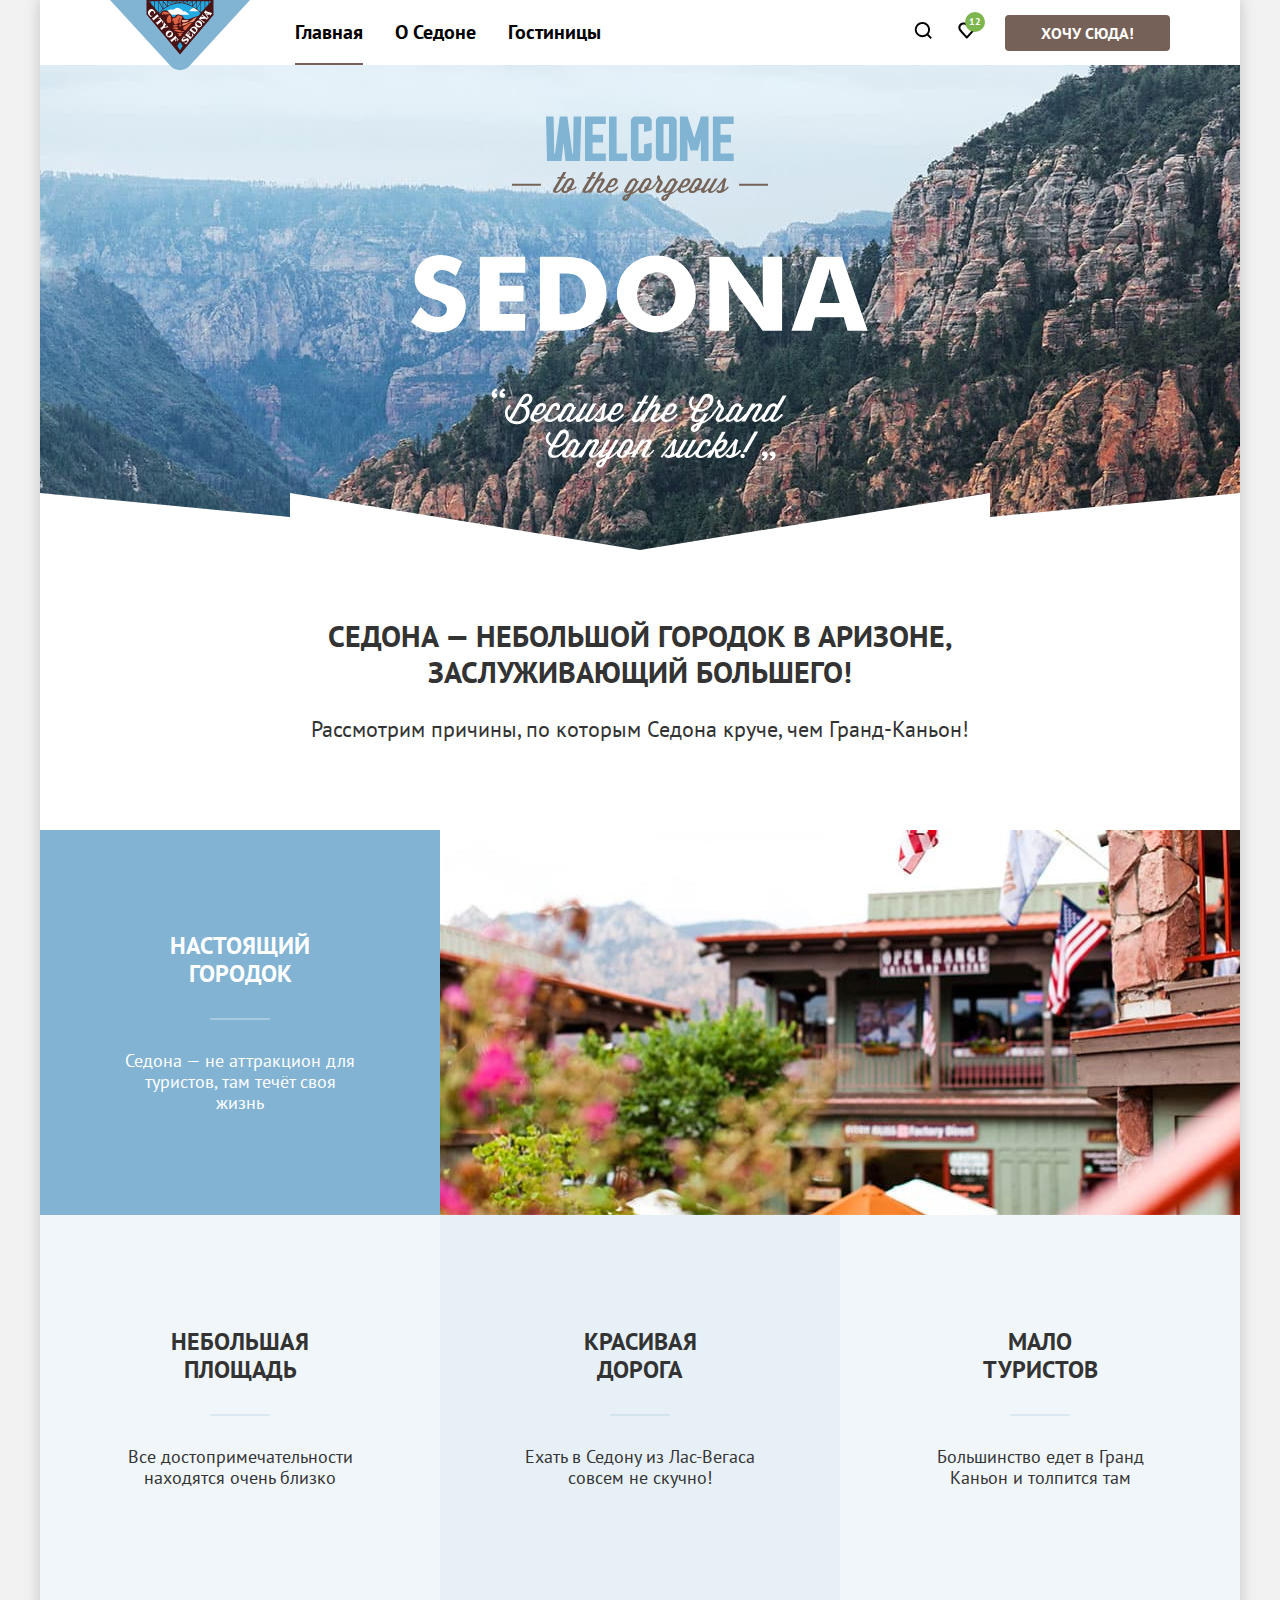
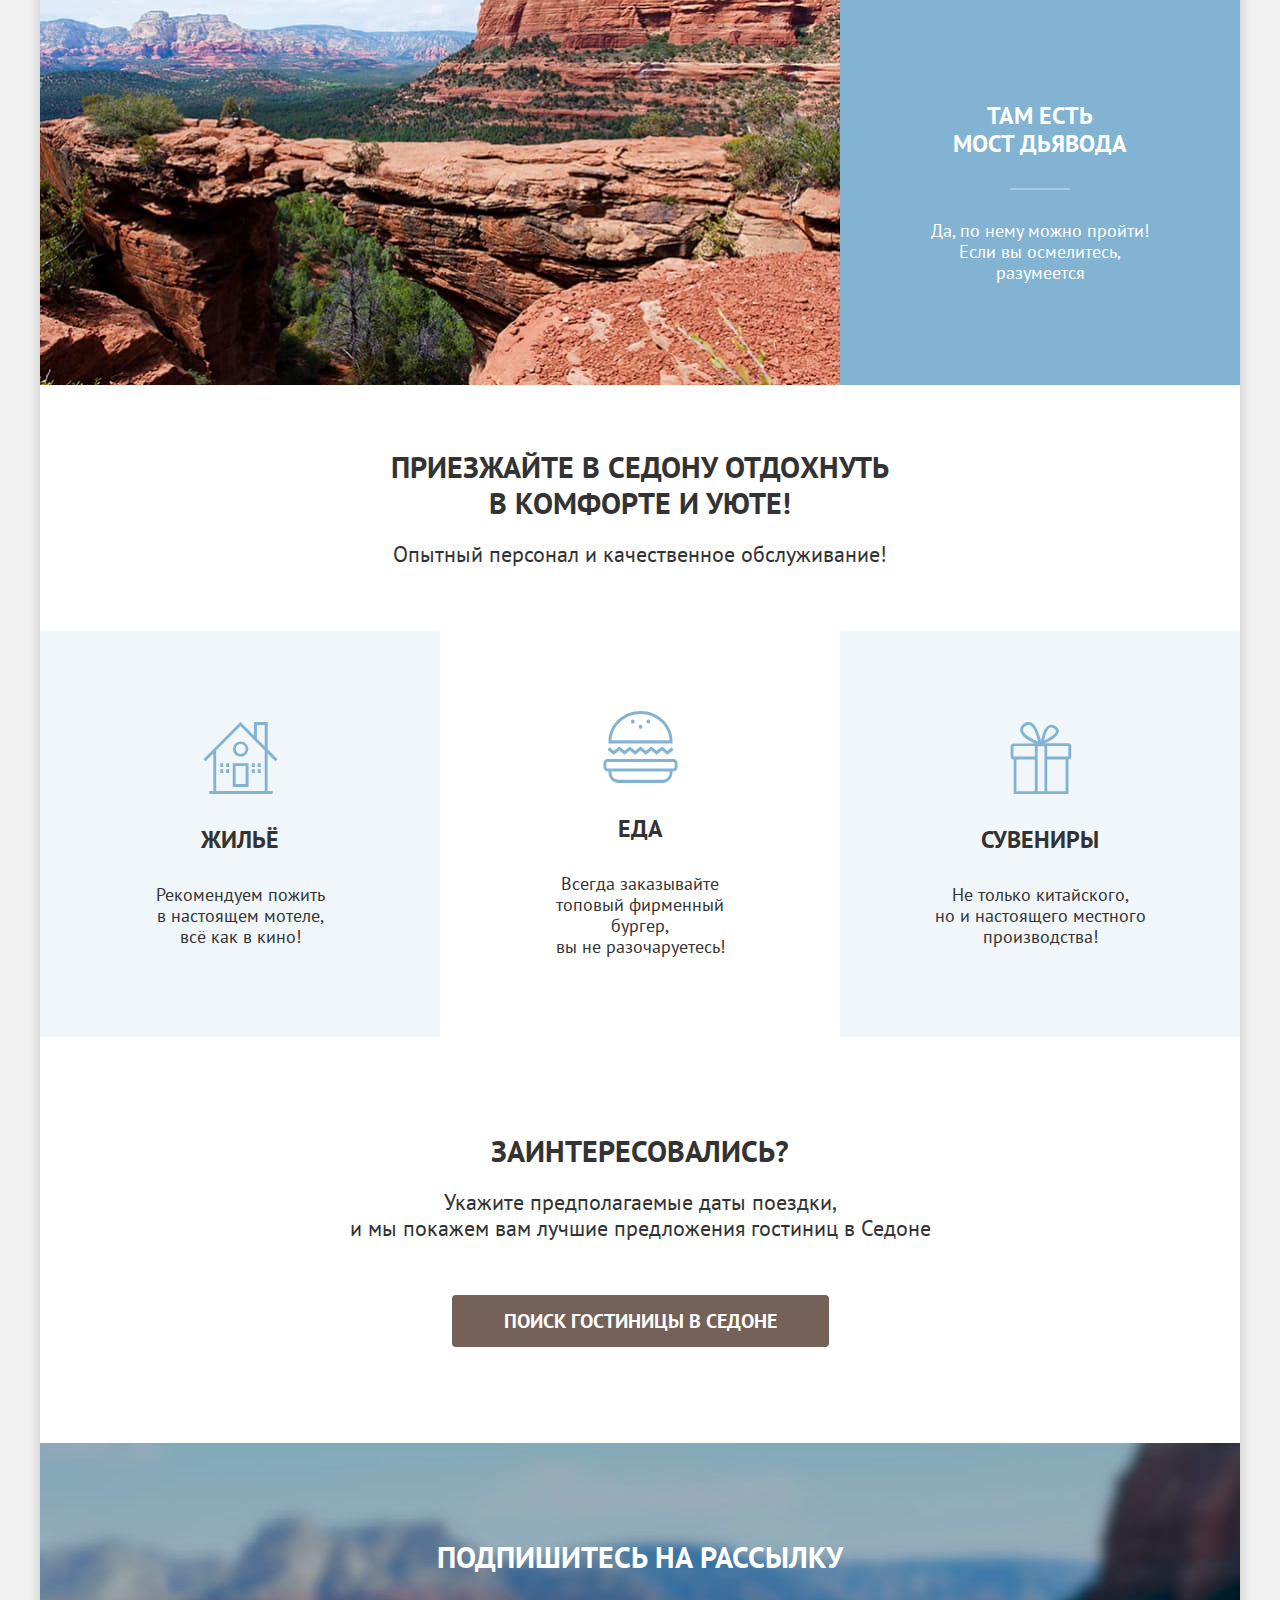
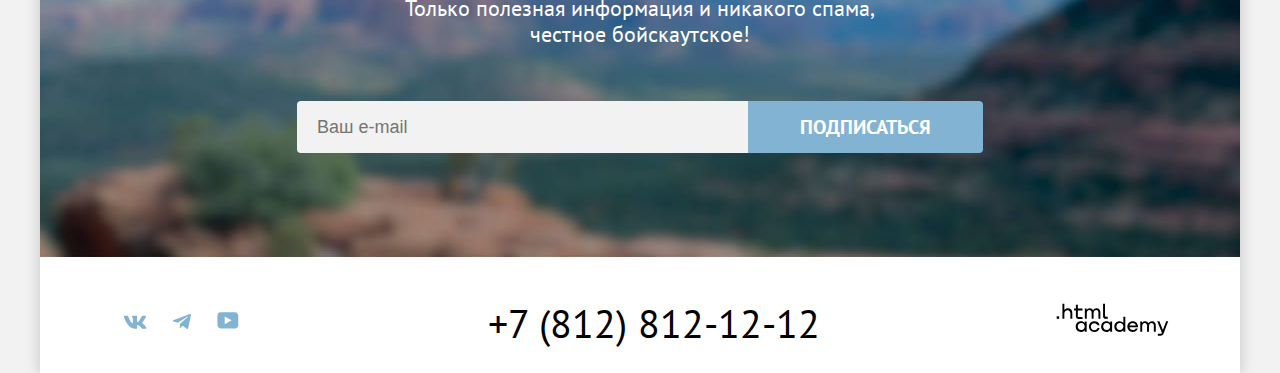
==== index.html @ 81f99f8a "Sedona" ====
<!DOCTYPE html>
<html lang="ru">

<head>
  <meta charset="utf-8">
  <meta name="viewport" content="width=device-width, initial-scale=1.0">
  <title>HTML Academy: Седона главная</title>
  <link rel="stylesheet" href="styles/styles.css">
</head>

<body>
  <header class="header-box">
    <div class="header-layout container">
      <a class="header-logo" href="index.html">
        <img class="logo" src="images/logo-sedona.svg" width="140" height="70" alt="Логотип сайта Седона">
      </a>

      <nav class="header-navigation">
        <ul class="header-navigation-list list-unstyled">
          <li class="header-navigation-item">
            <a class="header-navigation-link is-current">Главная</a>
          </li>
          <li class="header-navigation-item">
            <a class="header-navigation-link" href="#">О Седоне</a>
          </li>
          <li class="header-navigation-item">
            <a class="header-navigation-link" href="catalog.html">Гостиницы</a>
          </li>
        </ul>

        <ul class="header-navigation-list header-navigation-user list-unstyled">
          <li class="header-navigation-item">
            <button type="button" class="header-navigation-link">
              <span class="visually-hidden">
                Поиск
              </span>
              <svg class="hedaer-navigation-icon" width="20" height="20">
                <use xlink:href="images/sprites/sprite-icons.svg#icon-search"></use>
              </svg>
            </button>
          </li>

          <li class="header-navigation-item">
            <a class="header-navigation-link" href="#">
              <span class="visually-hidden">
                Избранное
              </span>
              <svg class="hedaer-navigation-icon" width="20" height="20">
                <use xlink:href="images/sprites/sprite-icons.svg#icon-favourites"></use>
              </svg>
              <span class="header-navigation-badge badge">12</span>
            </a>
          </li>

          <li class="header-navigation-item">
            <!-- По нажатию открывается модальное окно бронирования -->
            <button class="button" type="button">Хочу сюда!</button>
          </li>
        </ul>
      </nav>
    </div>
  </header>

  <main class="main-container main-index">
    <div class="main-index-container">
      <h1 class="visually-hidden">Город Седона</h1>
      <img class="welcome" src="images/welcome.svg" width="458" height="352" alt="Добро пожаловать в Седону.">
    </div>

    <section class="section-advantages">
      <header class="section-header">
        <h2 class="visually-hidden">Преимущества</h2>
        <p class="section-title title-h2">Седона — небольшой городок в Аризоне,
          заслуживающий большего!</p>
        <p class="section-description">Рассмотрим причины, по которым Седона круче, чем Гранд-Каньон!</p>
      </header>

      <ul class="advantages-list list-unstyled">
        <li class="advantages-item card-tile card-tile-stripe bg-primary text-light">
          <h3 class="card-tile-title text-uppercase ">Настоящий <br> городок</h3>
          <p class="card-tile-description">Седона — не аттракцион для туристов, там течёт своя жизнь</p>
        </li>

        <li class="advantages-item column-by-2">
          <picture class="advantages-item-picture">
            <img loading="lazy" class="advantages-item-image" src="images/advantage/town.jpg" width="800" height="385"
              alt="Вид на город">
          </picture>
        </li>

        <li class="advantages-item card-tile card-tile-stripe bg-secondary">
          <h3 class="card-tile-title text-uppercase">Небольшая <br> площадь</h3>
          <p class="card-tile-description">Все достопримечательности находятся очень близко</p>
        </li>

        <li class="advantages-item card-tile card-tile-stripe bg-tertiary">
          <h3 class="card-tile-title text-uppercase">Красивая <br> дорога</h3>
          <p class="card-tile-description">Ехать в Седону из Лас-Вегаса совсем не скучно!</p>
        </li>

        <li class="advantages-item card-tile card-tile-stripe bg-secondary">
          <h3 class="card-tile-title text-uppercase ">Мало <br> туристов</h3>
          <p class="card-tile-description">Большинство едет в Гранд Каньон и толпится там</p>
        </li>

        <li class="advantages-item column-by-2">
          <picture class="advantages-item-picture">
            <img loading="lazy" class="advantages-item-image" src="images/advantage/bridge.jpg" width="800" height="385"
              alt="Вид на мост">
          </picture>
        </li>

        <li class="advantages-item card-tile card-tile-stripe bg-primary text-light">
          <h3 class="card-tile-title text-uppercase">Там есть <br> Мост дьявода</h3>
          <p class="card-tile-description">Да, по нему можно пройти! Если вы осмелитесь, разумеется</p>
        </li>
      </ul>
    </section>

    <section class="section-recommendations">
      <header class="section-header">
        <h2 class="visually-hidden">Рекомендации</h2>
        <p class="section-title title-h2">Приезжайте в&nbsp;Седону отдохнуть в&nbsp;комфорте и уюте!</p>
        <p class="section-description">Опытный персонал и качественное обслуживание!</p>
      </header>

      <ul class="recommendations-list list-unstyled">
        <li class="recommendations-item card-tile">
          <picture class="card-tile-thumbnail">
            <img loading="lazy" src="images/recommendations/icon-house.svg" alt="Жильё" width="75" height="72"
              class="card-tile-media">
          </picture>
          <h3 class="card-tile-title text-uppercase">Жильё</h3>
          <p class="card-tile-description">Рекомендуем пожить в&nbsp;настоящем мотеле, <br>
            всё как в&nbsp;кино!</p>
        </li>

        <li class="recommendations-item card-tile">
          <picture class="card-tile-thumbnail">
            <img loading="lazy" src="images/recommendations/icon-food.svg" alt="Еда" width="75" height="72"
              class="card-tile-media">
          </picture>
          <h3 class="card-tile-title text-uppercase">Еда</h3>
          <p class="card-tile-description">Всегда заказывайте <br>
            топовый фирменный бургер, <br> вы не разочаруетесь!</p>
        </li>

        <li class="recommendations-item card-tile">
          <picture class="card-tile-thumbnail">
            <img loading="lazy" src="images/recommendations/icon-souvenir.svg" alt="Сувенир" width="75" height="72"
              class="card-tile-media">
          </picture>
          <h3 class="card-tile-title text-uppercase">Сувениры</h3>
          <p class="card-tile-description">Не только китайского,
            <br> но и&nbsp;настоящего местного производства!
          </p>
        </li>
      </ul>
    </section>

    <section class="section-hotel-search">
      <header class="section-header">
        <h2 class="visually-hidden">Поиск гостиницы</h2>
        <p class="section-title title-h2">Заинтересовались?</p>
        <p class="section-description">Укажите предполагаемые даты поездки, <br> и мы покажем вам лучшие предложения
          гостиниц в Седоне</p>
      </header>

      <!-- Открытие модального окна поиска гостинец -->
      <button type="button" class="button button-large">Поиск гостиницы в Седоне</button>
    </section>

    <section class="section-mailing section-mailing-with-background bg-primary text-light">
      <header class="section-header">
        <h2 class="visually-hidden">Подписка на рассылку</h2>
        <p class="section-title title-h2">Подпишитесь на рассылку</p>
        <p class="section-description">Только полезная информация и никакого спама, честное бойскаутское!</p>
      </header>

      <form class="form-mailing form-collapse" action="https://echo.htmlacademy.ru/" method="post">
        <label class="visually-hidden" for="mailing-email">Email</label>
        <input class="form-control form-control-large" placeholder="Ваш e-mail" type="email" name="mailing-email"
          id="mailing-email" required>
        <button class="button-submit button button-large button-secondary" type="submit">Подписаться</button>
      </form>
    </section>
  </main>

  <footer class="footer-box">
    <div class="footer-layout container">
      <ul class="footer-social-list list-unstyled">
        <li class="footer-social-item">
          <a class="footer-social-link" href="https://vk.com/htmlacademy" rel="noopener" target="_blank">
            <span class="visually-hidden">
              Вконтакте
            </span>
            <svg class="footer-social-icon icon-secondary" width="24" height="14">
              <use xlink:href="images/sprites/sprite-socials.svg#icon-vk"></use>
            </svg>
          </a>
        </li>

        <li class="footer-social-item">
          <a class="footer-social-link" href="https://t.me/htmlacademy" rel="noopener" target="_blank">
            <span class="visually-hidden">
              Телеграм
            </span>
            <svg class="footer-social-icon icon-secondary" width="18" height="16">
              <use xlink:href="images/sprites/sprite-socials.svg#icon-telegram"></use>
            </svg>
          </a>
        </li>

        <li class="footer-social-item">
          <a class="footer-social-link" href="https://www.youtube.com/user/htmlacademyru" rel="noopener"
            target="_blank">
            <span class="visually-hidden">
              Ютуб
            </span>
            <svg class="footer-social-icon icon-secondary" width="22" height="17">
              <use xlink:href="images/sprites/sprite-socials.svg#icon-youtube"></use>
            </svg>
          </a>
        </li>
      </ul>

      <a class="footer-contact-phone" href="tel:+78128121212">+7 (812) 812-12-12</a>

      <a class="footer-development-link" href="https://htmlacademy.ru" rel="noopener" target="_blank">
        <span class="visually-hidden">HTML Academy</span>
        <svg class="footer-development-logo" width="115" height="33">
          <use xlink:href="images/sprites/sprite-academy.svg#logo-academy"></use>
        </svg>
      </a>
    </div>
  </footer>
</body>

</html>
---- styles/styles.css ----
/* Общие переменные */
:root {
  --c-default: #000;
  --c-secondary: #333;
  --c-light: #fff;
  --c-danger: #ff5757;

  /* Ссылка */
  --c-link-default: #000000;
  --c-link-default-hover: #756157;
  --c-link-light: #fff;

  /* Кнопки */
  --c-btn-primary: #756157;
  --c-btn-secondary: #82b3d3;
  --c-btn-selected: #7db54f;
  --c-btn-light: #e5e5e5;
  --c-btn-outline: #e5e5e5;
  --c-btn-outline-hover: #000;
  --c-btn-outline-focus: #68a2ca;

  /* Иконки */
  --c-icon-default: #000;
  --c-icon-default-hover: #756157;
  --c-icon-secondary: #83b3d3;
  --c-icon-secondary-hover: #68a2ca;
  --c-icon-tertiary: #7db54f;

  /* Фон */
  --c-bg-default: #fff;
  --c-bg-default-opacity-30: rgba(255, 255, 255, 0.3);
  --c-bg-primary: #82b3d3;
  --c-bg-secondary: rgba(131, 179, 211, 0.12);
  --c-bg-tertiary: rgba(131, 179, 211, 0.2);

  /* Формы */
  --c-form-default: #f2f2f2;
  --c-form-primary: #3f5e72;
  --c-form-secondary: #e5e5e5;
  --c-border-default: #e6e6e6;

  --range-height: 4px;
  --range-thumb-size: 20px;
  --range-left-offset: 0;
  --range-right-offset: 23.5%;

  /* Радиус */
  --r-default: 4px;
  --r-badge: 50px;
  --r-tooltip: 10px;
  --r-modal: 30px;
}

@font-face {
  font-family: "PT Sans";
  font-style: normal;
  font-weight: 400;
  src: url("../fonts/ptsans-400.woff2") format("woff2");
  font-display: swap;
}
@font-face {
  font-family: "PT Sans";
  font-style: normal;
  font-weight: 700;
  src: url("../fonts/ptsans-700.woff2") format("woff2");
  font-display: swap;
}

html {
  height: 100%;
  background-color: #f2f2f2;
}

body {
  display: flex;
  flex-direction: column;
  max-width: 1200px;
  min-height: 100%;
  margin: auto;
  background: var(--c-bg-default);
  box-shadow: 0 0 15px 0 rgba(0, 0, 0, 0.2);
  font-family: "PT Sans", Arial, sans-serif;
  font-size: 18px;
  line-height: 21px;
  color: #333333;
}

/* Растяжение основной части/липкий футер */
.main-container {
  flex-grow: 1;
}

/* Ограничение по ширине основного контента */
.container {
  max-width: 1060px;
  margin: auto;
  padding-left: 15px;
  padding-right: 15px;
}

/*
  Типографика
*/

/* Заголовки */
h1,
.title-h1 {
  font-size: 60px;
  font-weight: 700;
  line-height: 78px;
}

h2,
.title-h2 {
  font-size: 30px;
  font-weight: 700;
  line-height: 36px;
  text-transform: uppercase;
}

h3,
.title-h3 {
  font-size: 24px;
  font-weight: 700;
  line-height: 28px;
}

h4,
.title-h4 {
  font-size: 20px;
  font-weight: 700;
  line-height: 24px;
}

h5,
.title-h5 {
  font-size: 18px;
  font-weight: 700;
  line-height: 22px;
}

h6,
.title-h6 {
  font-size: 16px;
  font-weight: 700;
  line-height: 20px;
}

/* Ссылки */
a {
  outline: none;
  color: var(--c-link-default);
}

a:hover,
a:focus {
  color: var(--c-link-default-hover);
}

a:active {
  opacity: 0.3;
}

.link-light,
.link-light:focus {
  color: var(--c-link-light);
}

.link-light:hover {
  opacity: 0.6;
}
.link-light:active {
  opacity: 0.3;
}

/* Текст */
.text-small {
  font-size: 16px;
  line-height: 21px;
}

.text-light {
  color: var(--c-light) !important;
}

.text-error {
  color: var(--c-danger) !important;
}

.text-bold {
  font-weight: bold !important;
}

.text-uppercase {
  text-transform: uppercase !important;
}

/* Списки */
.list-unstyled {
  margin: 0;
  padding: 0;
  list-style: none;
}

/* Секции */
.section-title,
.section-description {
  margin: 0;
}

.section-description {
  font-size: 22px;
  line-height: 26px;
}

/* Фон */
.bg-default {
  background-color: var(--c-bg-default) !important;
}

.bg-primary {
  background-color: var(--c-bg-primary) !important;
}

.bg-secondary {
  background-color: var(--c-bg-secondary) !important;
}

.bg-tertiary {
  background-color: var(--c-bg-tertiary) !important;
}

/* Доступность */
.visually-hidden {
  position: absolute;
  width: 1px;
  height: 1px;
  padding: 0;
  margin: -1px;
  overflow: hidden;
  clip: rect(0, 0, 0, 0);
  border: 0;
}

/* Контроллеры формы */
.form-control {
  box-sizing: border-box;
  height: 48px;
  padding: 0 20px;
  border: none;
  border-radius: var(--r-default);
  background-color: var(--c-form-default);
  font-size: 18px;
  font-weight: 700;
  line-height: 24px;
}

/* Скрываем стандартные кнопки вверх/вниз */
.form-control::-webkit-outer-spin-button,
.form-control::-webkit-inner-spin-button {
  -webkit-appearance: none;
  margin: 0;
}

.form-control[type="number"] {
  -moz-appearance: textfield;
}

.form-control-large {
  font-weight: 400;
}

/* Чекбокс */
.form-checkbox {
  cursor: pointer;
  position: relative;
  display: inline-flex;
  gap: 16px;
}

.form-checkbox-input {
  cursor: pointer;
  position: relative;
  display: block;
  -webkit-appearance: none;
  -moz-appearance: none;
  appearance: none;
  width: 20px;
  height: 20px;
  margin: 0;
  border: none;
  border-radius: var(--r-default);
  background: var(--c-form-default);
}

.form-checkbox-input::after {
  opacity: 0;
  position: absolute;
  top: 0;
  left: 0;
  right: 0;
  bottom: 0;
  background-image: url("../images/icons/icon-check.svg");
  background-repeat: no-repeat;
  background-position: center;
  background-size: contain;
  content: "";
}
.form-checkbox-input:checked::after {
  opacity: 1;
}
.form-checkbox-text {
  align-self: center;
}

/* Радиокнопка */
.form-radio {
  cursor: pointer;
  position: relative;
  display: inline-flex;
  gap: 16px;
}

.form-radio-input {
  cursor: pointer;
  position: relative;
  display: block;
  -webkit-appearance: none;
  -moz-appearance: none;
  appearance: none;
  width: 20px;
  height: 20px;
  margin: 0;
  border: none;
  border-radius: 50%;
  background: var(--c-form-default);
}

.form-radio-input::after {
  opacity: 0;
  position: absolute;
  top: 0;
  left: 0;
  right: 0;
  bottom: 0;
  width: 50%;
  height: 50%;
  margin: auto;
  border-radius: 50%;
  background-color: var(--c-default);
  content: "";
}

.form-radio-input:checked::after {
  opacity: 1;
}

.form-radio-text {
  align-self: center;
}

/* Выпадающий список */
.form-select-input {
  cursor: pointer;
  position: relative;
  -moz-appearance: none;
  -webkit-appearance: none;
  appearance: none;
  width: 100%;
  height: 48px;
  padding: 0 40px 0 20px;
  border: 2px solid var(--c-form-secondary);
  border-radius: var(--r-default);
  background-image: url("../images/icons/icon-arrow-down.svg");
  background-repeat: no-repeat;
  background-position: calc(100% - 14px) center;
  background-size: 20px;
  font-size: 16px;
  line-height: 21px;
}

.form-select-input:disabled {
}

/* Кнопки */
button {
  outline: none;
}

.button {
  box-sizing: border-box;
  cursor: pointer;
  display: inline-block;
  padding: 6px 34px;
  border: 2px solid var(--c-btn-primary);
  border-radius: var(--r-default);
  background-color: var(--c-btn-primary);
  color: var(--c-light);
  font-family: inherit;
  font-weight: 700;
  font-size: 16px;
  line-height: 20px;
  text-align: center;
  text-decoration: none;
  text-transform: uppercase;
}

.button-secondary {
  border-color: var(--c-btn-secondary);
  background-color: var(--c-btn-secondary);
}

.button-selected {
  border-color: var(--c-btn-selected);
  background: var(--c-btn-selected);
}

.button-outline {
  border-color: var(--c-btn-outline);
  background-color: transparent;
  color: var(--c-default);
}

.button-transparent {
  border-color: transparent;
  background: none;
  color: currentColor;
}

.button-outline:hover,
.button-outline:active,
.button-outline.is-active {
  border-color: var(--c-btn-outline-hover);
}

.button-outline:focus {
  border-color: var(--c-btn-outline-focus);
}

.button-small {
}

.button-large {
  padding-left: 50px;
  padding-right: 50px;
  font-size: 20px;
  line-height: 36px;
  text-transform: uppercase;
}

.button-close {
  cursor: pointer;
  display: flex;
  align-items: center;
  justify-content: center;
  width: 52px;
  height: 52px;
  border: none;
  border-radius: 50%;
  background-color: var(--c-btn-light);
}

.button-tooltip {
  cursor: pointer;
  position: relative;
  display: inline-flex;
  align-items: center;
  justify-content: center;
  width: 26px;
  height: 26px;
  padding: 0;
  border: none;
  border-radius: 50%;
}

.button-tooltip::before,
.button-tooltip::after {
  opacity: 0;
  visibility: hidden;
  position: absolute;
  z-index: 9;
  left: 50%;
  background-color: var(--c-secondary);
  content: "";
}

.button-tooltip::after {
  top: calc(100% + 10px);
  width: 16px;
  height: 16px;
  transform: translateX(-50%) rotate(45deg);
}

.button-tooltip::before {
  box-sizing: border-box;
  top: calc(100% + 16px);
  width: 255px;
  transform: translateX(-50%);
  padding: 15px 20px;
  border-radius: var(--r-tooltip);
  box-shadow: 0px 15px 30px 0px rgba(0, 0, 0, 0.3);
  color: var(--c-light);
  font-size: 16px;
  line-height: 20px;
  text-align: left;
  content: attr(data-tooltip);
}

.button-tooltip:hover::before,
.button-tooltip:hover::after,
.button-tooltip:focus::before,
.button-tooltip:focus::after {
  opacity: 1;
  visibility: visible;
}

/* Иконки */
.icon-default {
  color: var(--c-icon-default);
}

.icon-default:hover,
.icon-default:focus {
  color: var(--c-icon-default-hover);
}

.icon-secondary {
  color: var(--c-icon-secondary);
}

.icon-secondary:hover,
.icon-secondary:focus {
  color: var(--c-icon-secondary-hover);
}

.icon-tertiary {
  color: var(--c-icon-tertiary);
}

/* Счетчик */
.counter {
  position: relative;
  width: 110px;
  text-align: center;
}

.counter-control {
  text-align: center;
}

.counter-button {
  cursor: pointer;
  position: absolute;
  top: 0;
  width: 30px;
  height: 100%;
  padding: 0;
  border: none;
  border-radius: var(--r-default);
  background: none;
}

.counter-button:nth-of-type(1) {
  left: 0;
}

.counter-button:nth-of-type(2) {
  right: 0;
}

/*
  Формы
*/
/* Форма без скруглений между элементами */
.form-collapse .form-control {
  height: auto;
  border-top-right-radius: 0;
  border-bottom-right-radius: 0;
}

.form-collapse .button-submit {
  border-top-left-radius: 0;
  border-bottom-left-radius: 0;
}

/*
  Компоненты
*/

/* Хлебные крошки */
.breadcrumbs {
  display: flex;
  flex-wrap: wrap;
  margin: 8px 0 0;
  font-size: 16px;
}

.breadcrumbs-item {
  display: inline-flex;
  align-items: center;
}

.breadcrumbs-item + .breadcrumbs-item::before {
  display: block;
  width: 30px;
  height: 20px;
  background-image: url("../images/icons/icon-arrow-right-light.svg");
  background-repeat: no-repeat;
  background-position: center;
  background-size: contain;
  content: "";
}

.breadcrumbs-link {
  color: currentColor;
}

.breadcrumbs-link:hover,
.breadcrumbs-link:focus,
.breadcrumbs-link:active {
  color: currentColor;
}

.breadcrumbs-link:hover,
.breadcrumbs-link:focus {
  opacity: 0.6;
}

.breadcrumbs-link:active {
  opacity: 0.3;
}

/* Значек */
.badge {
  box-sizing: border-box;
  display: inline-block;
  min-width: 20px;
  height: 20px;
  padding: 0 3px;
  border-radius: var(--r-badge);
  background-color: var(--c-btn-selected);
  color: var(--c-light);
  font-size: 10px;
  line-height: 20px;
  text-align: center;
}

/* Текстовая карточка */
.card-tile {
  box-sizing: border-box;
  position: relative;
  display: flex;
  flex-direction: column;
  justify-content: center;
  gap: 30px;
  padding: 80px 85px;
  text-align: center;
}

/* Обнуление отступов по умолчанию для текста */
.card-tile-thumbnail,
.card-tile-title,
.card-tile-description {
  margin: 0;
}

.card-tile-thumbnail {
  height: 74px;
}

/* Вписываем картинку в блок */
.card-tile-media {
  max-width: 100%;
  max-height: 100%;
}

/* Текстовая карточка с подчеркиванием */
.card-tile-stripe .card-tile-title {
  position: relative;
}

/* Добавляем черточку */
.card-tile-stripe .card-tile-title::after {
  display: block;
  max-width: 60px;
  height: 2px;
  margin: 30px auto 0;
  background-color: var(--c-bg-tertiary);
  content: "";
}

/* Изменяем цвет черточки, если карточка темная */
.card-tile-stripe.bg-primary .card-tile-title::after {
  background-color: var(--c-bg-default-opacity-30);
}

/* Шапка */
.header-box {
  position: relative;
  z-index: 1;
}

/* Разметка шапки */
.header-layout {
  display: flex;
  flex-wrap: wrap;
  gap: 45px;
}

/* Блок логотипа в шапке */
.header-logo {
  display: block;
  margin-bottom: -5px;
}

.header-logo:hover,
.header-logo:focus {
  opacity: 0.8;
}

.header-logo:active {
  opacity: 0.3;
}

/* Изоборажение логотипа в шапке */
.logo {
  display: block;
  width: 140px;
  height: 70px;
}

/* Навигация в шапке */
.header-navigation {
  display: flex;
  flex-wrap: wrap;
  justify-content: space-between;
  flex-grow: 1;
  align-items: center;
  margin: auto;
}

/* Список навигации в шапке */
.header-navigation-list {
  display: flex;
  align-items: center;
  gap: 32px;
}

/* Ссылка навигации */
.header-navigation-link {
  position: relative;
  cursor: pointer;
  display: block;
  padding: 19px 0;
  border: none;
  border-bottom: 2px solid transparent;
  background: none;
  font-weight: 700;
  font-size: 20px;
  line-height: 24px;
  text-align: center;
  text-decoration: none;
  color: var(--c-default);
}

/* Активная ссылка навигации */
.header-navigation-link.is-current {
  border-bottom-color: var(--c-btn-primary);
}

/* Позиционирование значка в навигации */
.header-navigation-badge {
  position: absolute;
  top: 18%;
  left: 45%;
}

/* Ссылка в навигации пользователя */
.header-navigation-user {
  gap: 0;
}

.header-navigation-user .header-navigation-item:last-child {
  margin-left: 16px;
}

.header-navigation-user .header-navigation-link {
  padding-left: 12px;
  padding-right: 12px;
  border: none;
}

/* Первый экран на главной */
.main-index-container {
  background-color: #d6e8f2;
  background-image: url("../images/decor.svg"),
    url("../images/background-1-screen.jpg");
  background-repeat: no-repeat;
  background-size: 100% auto;
  background-position: bottom center, center;
  text-align: center;
  height: 485px;
}
.welcome {
  margin-top: 51px;
}

/*
 * Преимущества
 */

/* Выравнивание текста */
.section-advantages {
  text-align: center;
}

.section-advantages .section-header {
  display: flex;
  flex-direction: column;
  gap: 26px;
  max-width: 680px;
  margin: 68px auto 88px;
}

/* Сетка Преимущества */
.advantages-list {
  display: grid;
  grid-template-columns: repeat(3, 1fr); /* Задаем 3 колонки равной ширины */
}

.advantages-item {
  position: relative;
  min-height: 385px;
}

.advantages-item.column-by-2 {
  grid-column: span 2; /* Ячейка будет занимать 2 колонки */
}

/* Растянутое изображение */
.advantages-item-picture {
  position: relative;
  display: block;
  width: 100%;
  height: 100%;
}

.advantages-item-image {
  position: absolute;
  top: 0;
  left: 0;
  height: 100%;
  width: 100%;
  object-fit: cover;
  object-position: center;
}

/* Рекомендации */
/* Выравнивание текста */
.section-recommendations {
  text-align: center;
}

.section-recommendations .section-header {
  display: flex;
  flex-direction: column;
  gap: 20px;
  max-width: 680px;
  margin: 64px auto;
}

/* Убираем стили по умолчанию */
.recommendations-list {
  display: grid;
  grid-template-columns: repeat(3, 1fr);
  text-align: center;
}

.recommendations-item:nth-child(2n + 1) {
  background-color: var(--c-bg-secondary);
}

/* Поиск отелей */
/* Выравнивание текста */
.section-hotel-search {
  box-sizing: border-box;
  display: flex;
  flex-direction: column;
  align-items: center;
  justify-content: center;
  margin: 96px 0;
  text-align: center;
}

.section-hotel-search .section-header {
  display: flex;
  flex-direction: column;
  gap: 20px;
  max-width: 600px;
  margin: 0 auto 54px;
}

/* Подписка на рассылку */
.section-mailing {
  box-sizing: border-box;
  display: flex;
  flex-direction: column;
  align-items: center;
  justify-content: center;
  min-height: 406px;
  padding: 96px 0 104px;
  background-repeat: no-repeat;
  background-size: cover;
  text-align: center;
}

.section-mailing-with-background {
  background-image: url("../images/background-mailing.jpg");
}

.section-mailing .section-header {
  display: flex;
  flex-direction: column;
  gap: 20px;
  max-width: 500px;
}

.form-mailing {
  display: flex;
  width: 100%;
  max-width: 686px;
  margin-top: 54px;
}

.form-mailing .form-control {
  flex-grow: 1;
}

/* Каталог */
.section-catalog-intro {
  padding: 35px 0 72px;
  background-image: url("../images/catalog-filter.jpg");
  background-repeat: no-repeat;
  background-size: cover;
}

.section-catalog-intro .section-header {
  margin-bottom: 40px;
}

/*
 * Фильтр
 */
.form-filter {
  display: flex;
  flex-wrap: wrap;
  gap: 70px;
}

.filter-group {
  margin: 0;
  padding: 0;
  border: none;
}

.filter-group:nth-child(3) {
  margin-left: auto;
}

.filter-title {
  margin: 0 0 32px;
  padding: 0;
  text-transform: capitalize;
}

.filter-options-list {
  display: flex;
  flex-direction: column;
  gap: 18px;
}

.filter-option-item {
  display: inline-flex;
}

.filter-range-block {
  max-width: 290px;
}

.form-range-block {
  display: grid;
  grid-template-columns: repeat(2, 1fr);
  gap: 44px 2px;
}

.form-range {
  position: relative;
}

.form-range-input {
  position: relative;
  flex-grow: 1;
  width: 100%;
}

.form-range:nth-of-type(1) .form-range-input {
  border-top-right-radius: 0;
  border-bottom-right-radius: 0;
}

.form-range:nth-of-type(2) .form-range-input {
  border-top-left-radius: 0;
  border-bottom-left-radius: 0;
}

.form-range-label {
  opacity: 0.3;
  position: absolute;
  z-index: 1;
  top: 50%;
  right: 20px;
  transform: translateY(-50%);
  color: var(--c-default);
}

.range-slider-block {
  grid-column: span 2;
  position: relative;
  height: var(--range-height);
  background: var(--c-bg-default-opacity-30);
}

.range-slider-block::before {
  pointer-events: none;
  position: absolute;
  height: var(--range-height);
  left: var(--range-left-offset);
  right: var(--range-right-offset);
  width: unset;
  background-color: var(--c-bg-default);
  content: "";
}

.range-slider {
  pointer-events: none;
  -webkit-appearance: none;
  -moz-appearance: none;
  appearance: none;
  position: absolute;
  z-index: 0;
  height: var(--range-height);
  margin: 0;
  background: none;
  /* Убираем наложение ползунков друг на друга в начальной/конечной точке  */
  width: calc(100% - var(--range-thumb-size));
}

/* Первый слайдер выравниваем по левой стороне */
.range-slider:first-child {
  left: 0;
}

/* Второй слайдер выравниваем по правой стороне */
.range-slider:last-child {
  right: 0;
}

/* Стилизация ползунка для webkit и firefox */
.range-slider::-webkit-slider-runnable-track,
.range-slider::-moz-range-track {
  -webkit-appearance: none;
  appearance: none;
  height: var(--range-height);
  background: none;
}

/* Стилизация рычажка для webkit */
.range-slider::-webkit-slider-thumb {
  cursor: pointer;
  pointer-events: all;
  -webkit-appearance: none;
  appearance: none;
  width: var(--range-thumb-size);
  height: var(--range-thumb-size);
  border: none;
  border-radius: var(--r-default);
  background: var(--c-bg-default);
}

/* Стилизация рычажка для firefox  */
.range-slider::-moz-range-thumb {
  cursor: pointer;
  pointer-events: all;
  -webkit-appearance: none;
  appearance: none;
  width: var(--range-thumb-size);
  height: var(--range-thumb-size);
  border: none;
  border-radius: var(--r-default);
  background: var(--c-bg-default);
}

.filter-actions-list {
  display: flex;
  flex-direction: column;
  min-width: 150px;
  gap: 30px;
  margin: 55px 0 0;
}

.filter-action {
  width: 100%;
  padding-left: 48px;
  padding-right: 48px;
}

/*
 Дополнительные настройки фильтра каталога
*/
.catalog-settings {
  display: flex;
  flex-wrap: wrap;
  align-items: center;
  gap: 70px;
  margin-bottom: 42px;
}

.catalog-settings-title {
  margin: 0 auto 0 0;
}

.catalog-sort {
  width: 292px;
}

.catalog-views-list {
  display: flex;
  flex-wrap: wrap;
  gap: 8px;
}

.catalog-view-button {
  display: flex;
  align-items: center;
  justify-content: center;
  width: 48px;
  height: 48px;
  padding: 0;
}

/* Каталог товаров */
.catalog-products {
  padding: 50px 0 60px;
}

.main-inner-container {
  width: 100%;
}
.main-inner-wrapper {
  color: #ffffff;
  text-align: left;
  width: 1060px;
  margin: 0 auto;
}
.catalog-container {
  width: 1060px;
  margin: 0 auto;
}
.inner-header-title {
  display: inline;
  font-weight: 700;
  font-size: 60px;
  line-height: 78px;
  color: #ffffff;
}
.catalog-filter-title {
  font-weight: 700;
  font-size: 20px;
  line-height: 24px;
}
.catalog-filter-result {
  font-weight: 700;
  font-size: 30px;
  line-height: 36px;
  text-transform: uppercase;
  color: #000000;
}
.catalog-filter {
  display: flex;
}
.catalog-filter-group {
  width: 151px;
}
.catalog-filter-group-house {
  margin-left: 70px;
}
.catalog-filter-group-cost {
  width: 288px;
  margin-left: auto;
}
.catalog-filter-list {
  list-style: none;
  margin: 0;
  padding: 0;
}
.catalog-filter-button-container {
  display: flex;
  flex-direction: column;
  justify-content: center;
  margin-top: auto;
  margin-left: 70px;
}
.catalog-sorting-container {
  display: flex;
  align-items: center;
}

/* Сетка товаров */
.product-list {
  display: grid;
  grid-template-columns: repeat(3, 1fr);
  gap: 20px;
}

/* Одинаковая высота ячеек товаров */
.product-list .product-item {
  display: flex;
  flex-direction: column;
}

/* Карточки */
.card-product {
  display: flex;
  flex-direction: column;
  flex-grow: 1;
  gap: 16px;
  padding: 20px;
  border: 1px solid var(--c-border-default);
  border-radius: var(--r-default);
}

.card-product-thumbnail {
  position: relative;
  margin: 0;
  padding: 70.5% 0 0;
}

.card-product-thumbnail .card-product-link {
  position: absolute;
  top: 0;
  left: 0;
  width: 100%;
  height: 100%;
}

.card-product-thumbnail .card-product-link:focus {
  opacity: 0.9;
}

.card-product-media {
  position: absolute;
  top: 0;
  left: 0;
  width: 100%;
  height: 100%;
  object-fit: cover;
  object-position: center;
}

.card-product-title {
  margin: 0;
}

.card-product-link {
  color: currentColor;
  text-decoration: none;
}

.card-product-summary,
.card-product-actions,
.card-product-rating {
  display: grid;
  grid-template-columns: repeat(2, 1fr);
  gap: 16px;
}

/* Каждый второй элемент свойства выровнен по правой стороне */
.card-product-summary > li:nth-child(2n + 2) {
  text-align: right;
}

/* Выравнивания действия по нижнему краю карточки */
.card-product-actions {
  margin-top: auto;
}

/* Кнопка действия */
.card-product-action {
  width: 100%;
  padding-left: 15px;
  padding-right: 15px;
}

/* Звезды */
.card-product-stars {
  display: flex;
  flex-wrap: wrap;
  column-gap: 6px;
  align-self: center;
}

/* Рейтинг */
.card-product-rate {
  padding: 8px 5px;
  border-radius: var(--r-default);
  background-color: var(--c-form-default);
  font-size: 16px;
  text-transform: uppercase;
  text-align: center;
}

/*
 * Пагинация
 */
.pagination {
  display: flex;
  flex-wrap: wrap;
  gap: 8px;
  margin-top: 40px;
  padding-top: 40px;
  border-top: 1px solid var(--c-border-default);
}

.pagination-item,
.pagination-link {
  box-sizing: border-box;
  display: flex;
  align-items: center;
  justify-content: center;
  height: 60px;
  min-width: 60px;
  font-size: 20px;
  line-height: 36px;
}

.pagination-link {
  display: inline-flex;
  align-items: center;
  justify-content: center;
  border-radius: var(--r-default);
  background-color: var(--c-icon-secondary);
  padding: 5px;
  color: var(--c-light);
  text-decoration: none;
}

.pagination-link.pagination-current {
  background-color: var(--c-btn-light);
  color: var(--c-default);
}

/*
 * Футер
 */
.footer-box {
  padding: 46px 0 30px;
}

.footer-layout {
  display: flex;
  justify-content: space-between;
  gap: 70px;
}

.footer-social-list {
  display: flex;
  flex-wrap: wrap;
}

.footer-social-link {
  display: inline-block;
  height: 40px;
  padding: 0 13px;
  line-height: 40px;
}

.footer-contact-phone {
  font-size: 40px;
  line-height: 40px;
  text-transform: uppercase;
  text-decoration: none;
  color: #000000;
}

.footer-development-link {
}

/*
  Модальное окно
*/

.modal {
  box-sizing: border-box;
  position: fixed;
  z-index: 99;
  overflow-y: auto;
  top: 0;
  left: 0;
  display: flex;
  flex-direction: column;
  width: 100%;
  height: 100%;
  padding: 15px;
  background-color: rgba(242, 242, 242, 0.8);
  -webkit-overflow-scrolling: touch; /* плавый скроллинг на ios */
}

.modal-dialog {
  box-sizing: border-box;
  max-width: 580px;
  margin: auto;
  padding: 64px 70px;
  border-radius: var(--r-modal);
  background-color: var(--c-bg-default);
  box-shadow: 0px 25px 50px 0px rgba(0, 0, 0, 0.15);
}

.modal-title {
  margin: 0;
}

.form-reservation {
  display: grid;
  grid-template-columns: repeat(2, 1fr);
  gap: 24px;
}

.form-reservation .form-group {
  display: flex;
}

.form-reservation .form-group-with-hint {
  min-height: 70px;
}

.form-reservation .form-column {
  flex-grow: 1;
}

.form-reservation .form-label-column {
  flex: 0 0 120px;
}

.form-reservation .form-label-column .form-label {
  display: inline-flex;
  align-items: center;
  min-height: 48px;
  vertical-align: super;
}

.form-reservation .form-control {
  flex-grow: 1;
}

/* Дата заезда, выезда, кнопка отправить по ширине в 2 колонки */
.form-reservation .form-group-arrival,
.form-reservation .form-group-departure,
.form-reservation button[type="submit"] {
  grid-column: span 2;
}
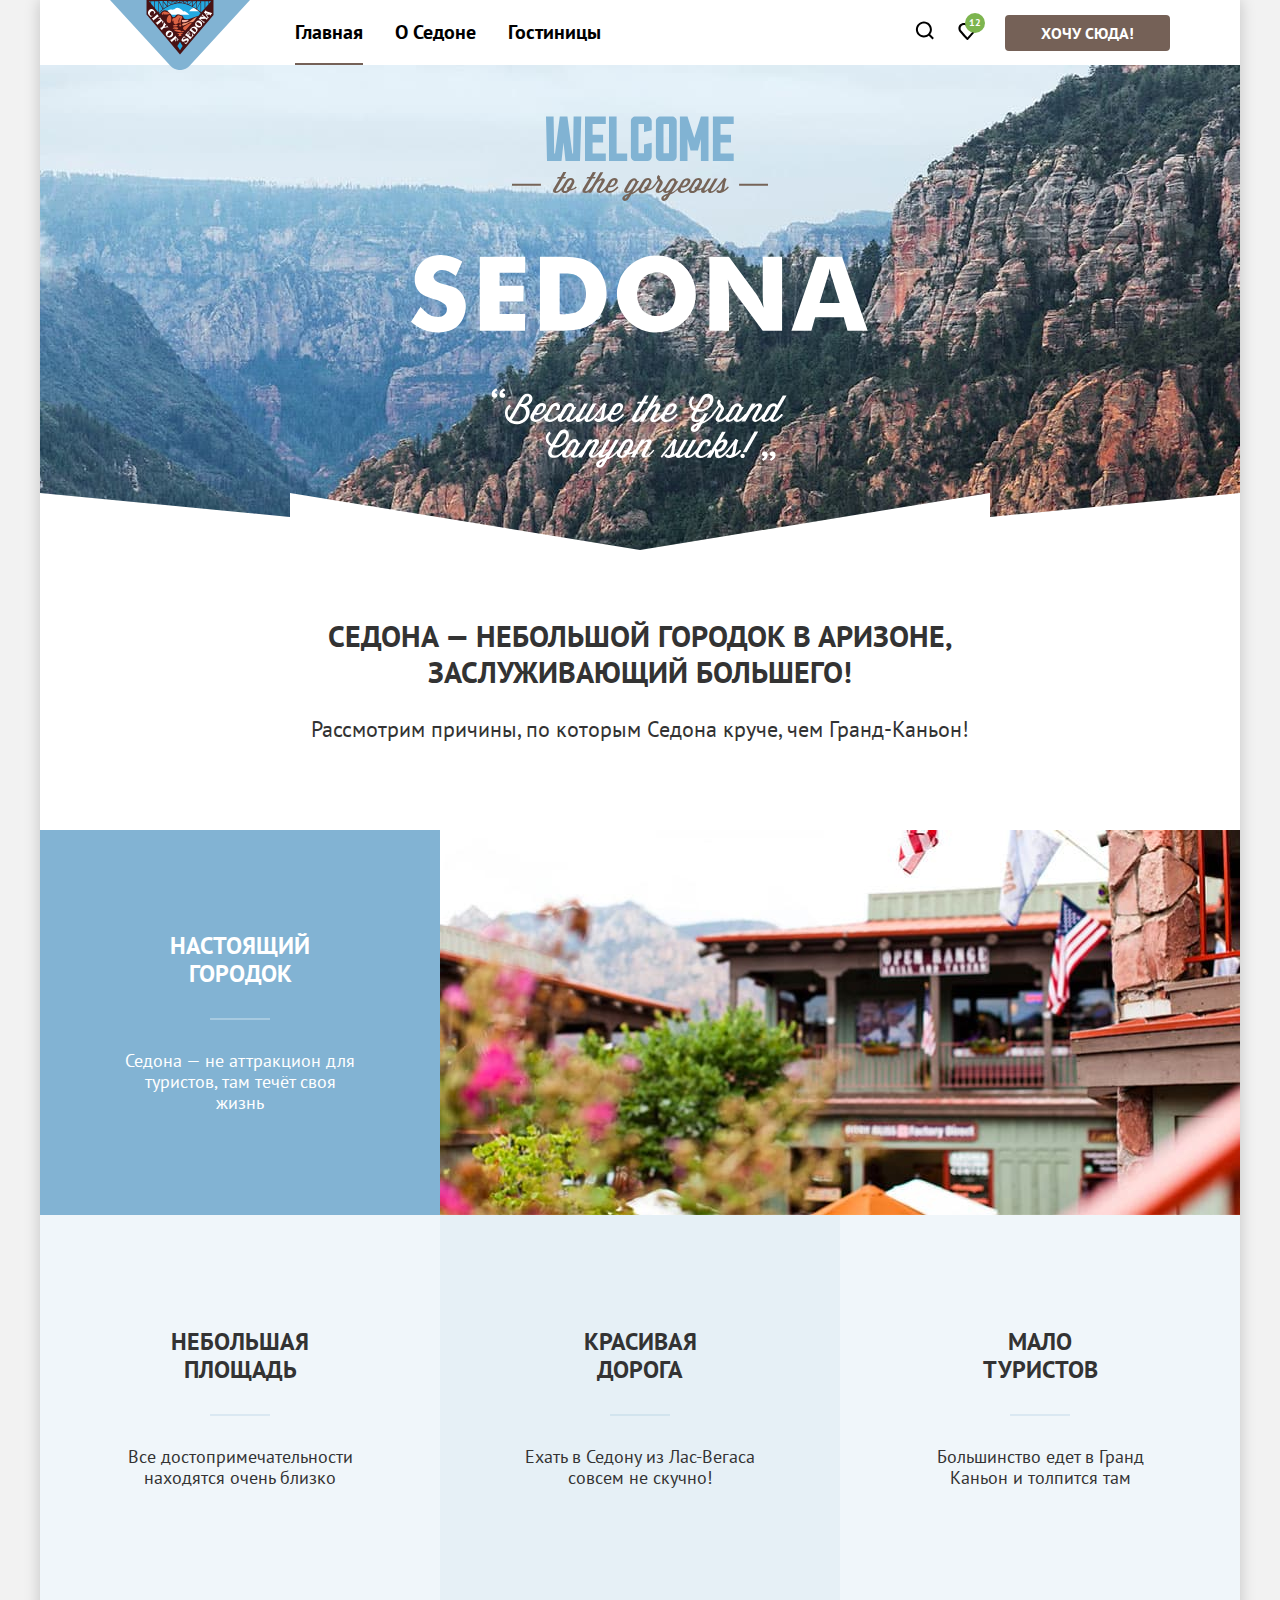
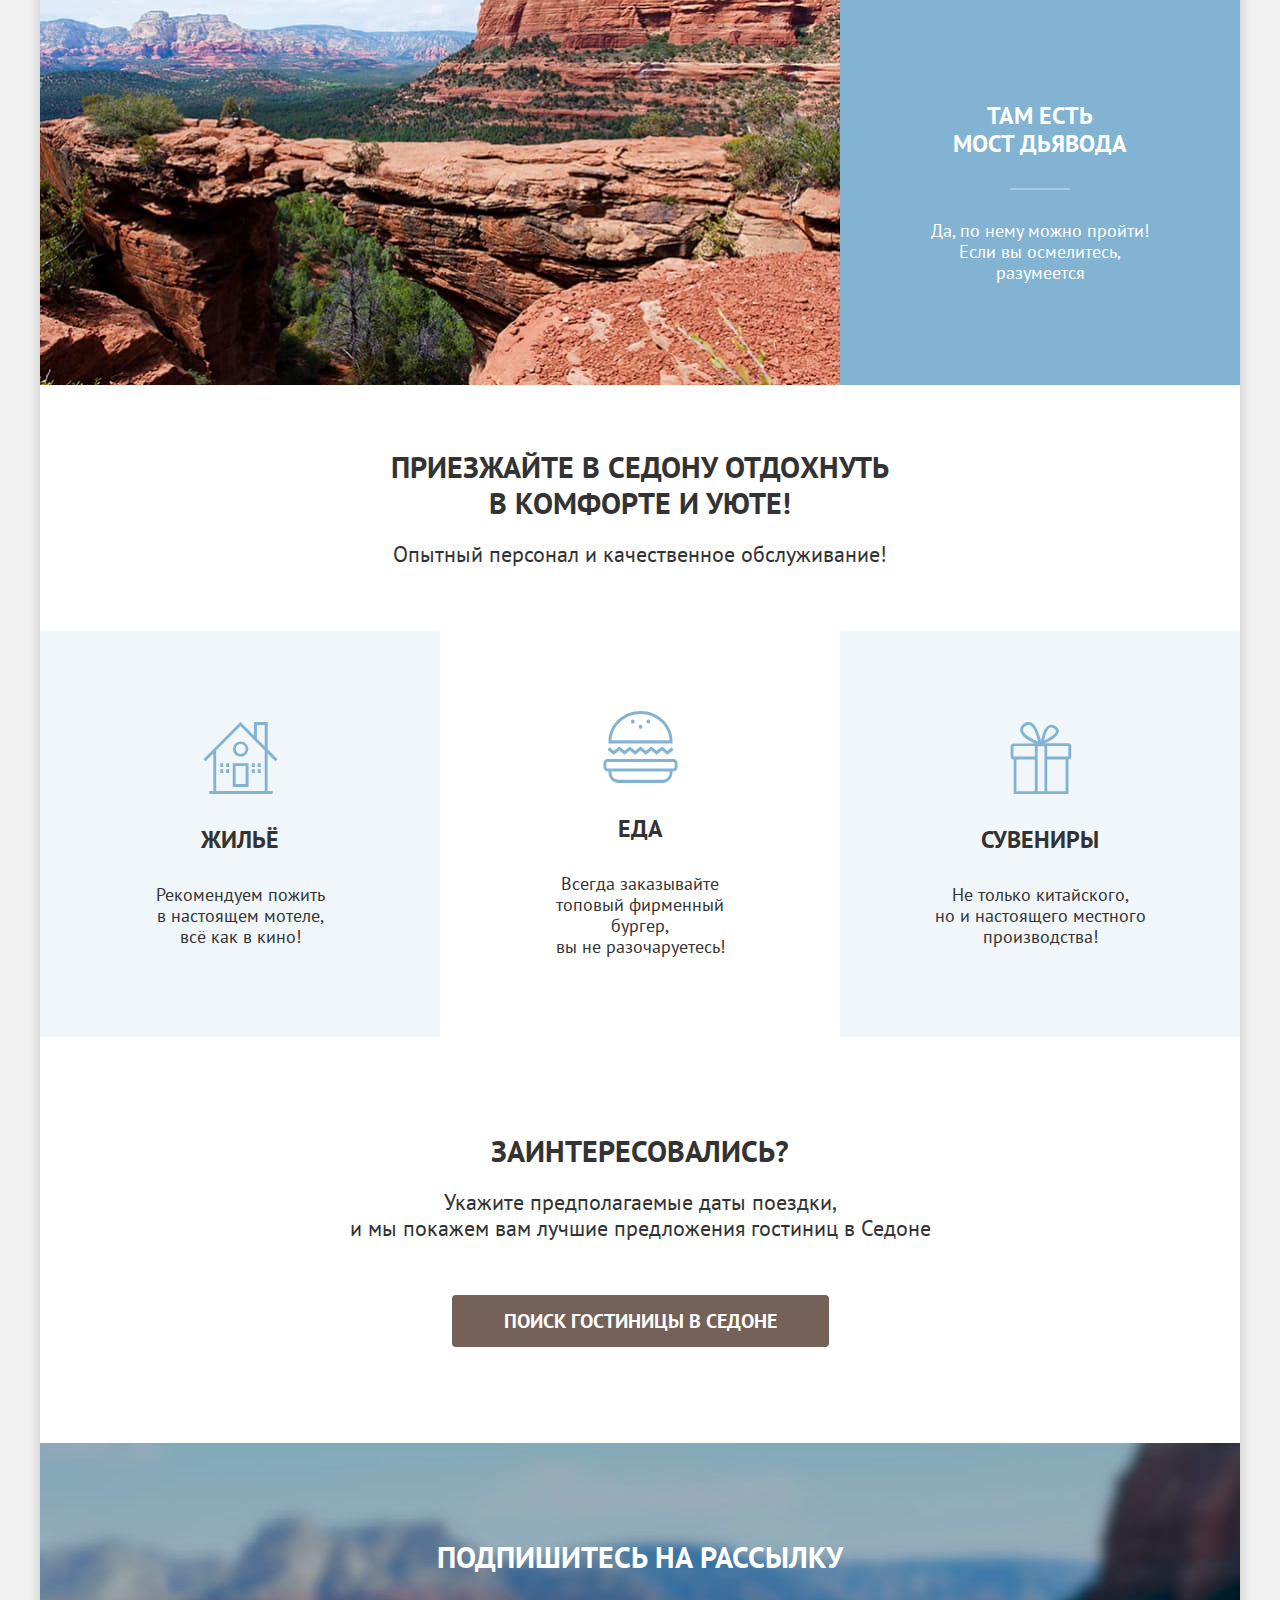
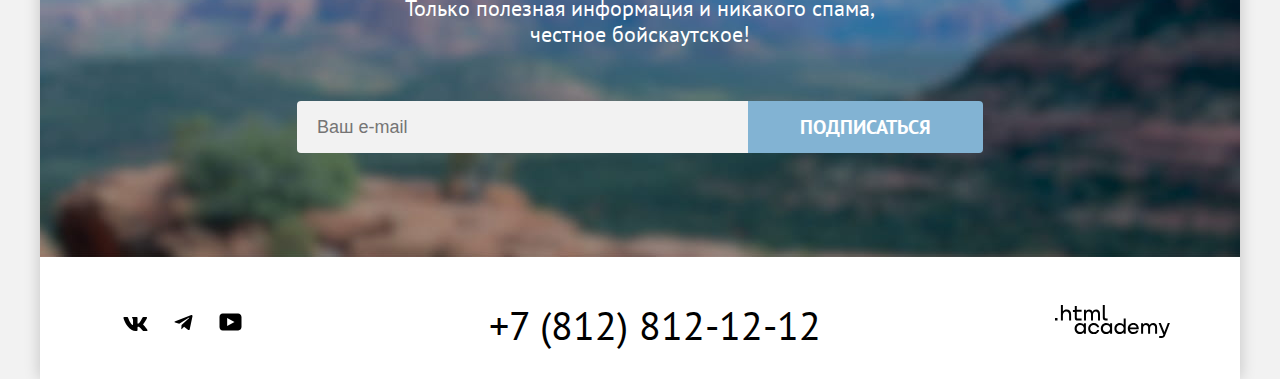
==== commit 5835168d: "Удалил спрайты" ====
--- a/index.html
+++ b/index.html
@@ -34,8 +34,11 @@
               <span class="visually-hidden">
                 Поиск
               </span>
-              <svg class="hedaer-navigation-icon" width="20" height="20">
-                <use xlink:href="images/sprites/sprite-icons.svg#icon-search"></use>
+              <svg xmlns="http://www.w3.org/2000/svg" class="header-navigation-icon" width="19" height="19"
+                viewBox="0 0 19 19" fill="none">
+                <path
+                  d="M18.8929 17.0083L15.1929 13.3288C16.1929 12.0359 16.8929 10.3453 16.8929 8.45583C16.8929 4.08014 13.2929 0.500031 8.89294 0.500031C4.49294 0.500031 0.892944 4.17959 0.892944 8.55528C0.892944 12.931 4.49294 16.5111 8.89294 16.5111C10.6929 16.5111 12.3929 15.9144 13.7929 14.8205L17.4929 18.5L18.8929 17.0083ZM8.89294 14.5221C5.59294 14.5221 2.89294 11.837 2.89294 8.55528C2.89294 5.27351 5.59294 2.58843 8.89294 2.58843C12.1929 2.58843 14.8929 5.27351 14.8929 8.55528C14.8929 11.837 12.1929 14.5221 8.89294 14.5221Z"
+                  fill="currentColor" />
               </svg>
             </button>
           </li>
@@ -45,8 +48,11 @@
               <span class="visually-hidden">
                 Избранное
               </span>
-              <svg class="hedaer-navigation-icon" width="20" height="20">
-                <use xlink:href="images/sprites/sprite-icons.svg#icon-favourites"></use>
+              <svg xmlns="http://www.w3.org/2000/svg" class="header-navigation-icon" width="19" height="17"
+                viewBox="0 0 19 17" fill="none">
+                <path
+                  d="M9.29294 17C8.99294 17 8.69294 16.9 8.49294 16.6C3.09294 10.5 1.79294 9.10003 1.49294 8.70003C0.792944 7.80003 0.392944 6.60003 0.392944 5.40003C0.392944 2.40003 2.79294 3.05176e-05 5.89294 3.05176e-05C7.19294 3.05176e-05 8.39294 0.50003 9.39294 1.30003C10.3929 0.50003 11.6929 3.05176e-05 12.8929 3.05176e-05C15.8929 3.05176e-05 18.3929 2.40003 18.3929 5.40003C18.3929 6.70003 17.8929 7.90003 17.0929 8.80003L10.0929 16.7C9.89294 16.9 9.69294 17 9.29294 17ZM3.29294 7.50003C3.59294 7.90003 6.79294 11.5 9.39294 14.4L15.5929 7.40003C16.0929 6.90003 16.2929 6.20003 16.2929 5.40003C16.2929 3.60003 14.7929 2.10003 12.9929 2.10003C11.9929 2.10003 10.9929 2.60003 10.2929 3.40003C9.99294 3.70003 9.69294 3.80003 9.39294 3.80003C9.09294 3.80003 8.79294 3.60003 8.59294 3.40003C7.89294 2.60003 6.89294 2.10003 5.89294 2.10003C4.09294 2.10003 2.59294 3.60003 2.59294 5.40003C2.49294 6.30003 2.89294 7.00003 3.29294 7.50003C3.19294 7.50003 3.19294 7.50003 3.29294 7.50003Z"
+                  fill="currentColor" />
               </svg>
               <span class="header-navigation-badge badge">12</span>
             </a>
@@ -194,8 +200,11 @@
             <span class="visually-hidden">
               Вконтакте
             </span>
-            <svg class="footer-social-icon icon-secondary" width="24" height="14">
-              <use xlink:href="images/sprites/sprite-socials.svg#icon-vk"></use>
+            <svg xmlns="http://www.w3.org/2000/svg" class="footer-social-icon" width="25" height="14"
+              viewBox="0 0 25 14" fill="none">
+              <path fill-rule="evenodd" clip-rule="evenodd"
+                d="M23.9498 0.948C24.1158 0.402 23.9498 0 23.1548 0H20.5298C19.8618 0 19.5538 0.347 19.3868 0.73C19.3868 0.73 18.0518 3.926 16.1608 6.002C15.5488 6.604 15.2708 6.795 14.9368 6.795C14.7698 6.795 14.5188 6.604 14.5188 6.057V0.948C14.5188 0.292 14.3348 0 13.7788 0H9.65076C9.23376 0 8.98276 0.304 8.98276 0.593C8.98276 1.214 9.92876 1.358 10.0258 3.106V6.904C10.0258 7.737 9.87276 7.888 9.53876 7.888C8.64876 7.888 6.48376 4.677 5.19876 1.003C4.94976 0.288 4.69776 0 4.02676 0H1.39976C0.649756 0 0.499756 0.347 0.499756 0.73C0.499756 1.412 1.38976 4.8 4.64476 9.281C6.81476 12.341 9.86976 14 12.6528 14C14.3218 14 14.5278 13.632 14.5278 12.997V10.684C14.5278 9.947 14.6858 9.8 15.2148 9.8C15.6048 9.8 16.2718 9.992 17.8298 11.467C19.6098 13.216 19.9028 14 20.9048 14H23.5298C24.2798 14 24.6558 13.632 24.4398 12.904C24.2018 12.18 23.3518 11.129 22.2248 9.882C21.6128 9.172 20.6948 8.407 20.4158 8.024C20.0268 7.533 20.1378 7.314 20.4158 6.877C20.4158 6.877 23.6158 2.451 23.9488 0.948H23.9498Z"
+                fill="currentColor" />
             </svg>
           </a>
         </li>
@@ -205,8 +214,11 @@
             <span class="visually-hidden">
               Телеграм
             </span>
-            <svg class="footer-social-icon icon-secondary" width="18" height="16">
-              <use xlink:href="images/sprites/sprite-socials.svg#icon-telegram"></use>
+            <svg xmlns="http://www.w3.org/2000/svg" class="footer-social-icon" width="19" height="16"
+              viewBox="0 0 19 16" fill="none">
+              <path
+                d="M17.2853 0.0992597L1.34073 6.24776C0.252584 6.68481 0.258879 7.29184 1.14109 7.56253L5.23469 8.83953L14.7061 2.8637C15.1539 2.59121 15.5631 2.7378 15.2268 3.03636L7.55308 9.96185H7.55128L7.55308 9.96275L7.2707 14.1823C7.68438 14.1823 7.86693 13.9925 8.09895 13.7686L10.0873 11.8351L14.2232 14.89C14.9858 15.31 15.5334 15.0941 15.7232 14.1841L18.4382 1.38885C18.7161 0.274623 18.0128 -0.229883 17.2853 0.0992597Z"
+                fill="currentColor" />
             </svg>
           </a>
         </li>
@@ -217,8 +229,11 @@
             <span class="visually-hidden">
               Ютуб
             </span>
-            <svg class="footer-social-icon icon-secondary" width="22" height="17">
-              <use xlink:href="images/sprites/sprite-socials.svg#icon-youtube"></use>
+            <svg xmlns="http://www.w3.org/2000/svg" class="footer-social-icon" width="23" height="18"
+              viewBox="0 0 23 18" fill="none">
+              <path
+                d="M19.1072 0.5H3.67437C1.81368 0.5 0.500244 2.09375 0.500244 3.9V13.9937C0.500244 15.9062 1.81368 17.5 3.67437 17.5H19.3261C20.9679 17.5 22.5002 15.9062 22.5002 14.1V3.9C22.2813 2.09375 20.9679 0.5 19.1072 0.5ZM8.16194 13.0375V4.9625L15.4953 9L8.16194 13.0375Z"
+                fill="currentColor" />
             </svg>
           </a>
         </li>
@@ -228,8 +243,11 @@
 
       <a class="footer-development-link" href="https://htmlacademy.ru" rel="noopener" target="_blank">
         <span class="visually-hidden">HTML Academy</span>
-        <svg class="footer-development-logo" width="115" height="33">
-          <use xlink:href="images/sprites/sprite-academy.svg#logo-academy"></use>
+        <svg xmlns="http://www.w3.org/2000/svg" class="footer-development-logo" width="115" height="33"
+          viewBox="0 0 115 33" fill="none">
+          <path fill-rule="evenodd" clip-rule="evenodd"
+            d="M7.9999 6.2C8.7999 5.2 9.9999 4.5 11.5999 4.5C14.2999 4.5 16.1999 6.4 16.0999 9.4V15.5H14.0999V9.8C14.0999 8 12.9999 6.6 11.1999 6.6C9.1999 6.6 7.8999 8.1 7.8999 10.2V15.5H5.8999V0H7.8999V6.2H7.9999ZM0 15.5V12.9H2.5V15.5H0ZM26.5999 4.79998H21.7999V1.09998H19.7999V4.89998H17.8999V6.89998H19.7999V12.9C19.7999 14.6 20.7999 15.6 22.4999 15.6H26.5999V13.6H22.8999C22.1999 13.6 21.7999 13.2 21.7999 12.5V6.79998H26.5999V4.79998ZM37.6 6.69998C38.2 5.39998 39.5 4.59998 41.1 4.59998C43.6 4.59998 45.1 6.39998 45 8.89997V15.4H43V9.09998C43 7.49998 42.1 6.49998 40.6 6.49998C39.4 6.49998 38 7.39998 38 9.79998V15.4H36V9.09998C36 7.49998 35.1 6.49998 33.6 6.49998C32 6.49998 31 7.99998 31 9.99998V15.4H29V4.79998H30.9V6.39998H31C31.6 5.39998 32.7 4.59998 34.1 4.59998C35.7 4.59998 36.9 5.49998 37.5 6.69998H37.6ZM47.8 12.7C47.8 14.4 48.8 15.4 50.6 15.4H52.6V13.4H50.9001C50.2001 13.4 49.8 13 49.8 12.3V0H47.8V12.7ZM25.0001 17.9C26.7001 17.9 28.0001 18.6 28.9001 19.7V18.2H30.9001V28.8H28.9001V27.2H28.8001C28.0001 28.3 26.8001 29.1 25.0001 29.1C21.9001 29.1 19.6001 26.8 19.6001 23.5C19.6001 20.2 21.9001 17.9 25.0001 17.9ZM21.7001 23.5C21.7001 25.5 23.1001 27.1 25.3001 27.1C27.5001 27.1 28.9001 25.4 28.9001 23.5C28.9001 21.5 27.5001 19.9 25.3001 19.9C23.1001 19.9 21.7001 21.5 21.7001 23.5ZM44.2 22C43.7 19.6 41.5999 17.9 38.7999 17.9C35.3999 17.9 33.2 20.4 33.2 23.5C33.2 26.6 35.3999 29.1 38.7999 29.1C41.5999 29.1 43.7 27.3 44.2 24.9H42.0999C41.7 26.2 40.3999 27.2 38.7999 27.2C36.5999 27.2 35.2 25.6 35.2 23.6C35.2 21.6 36.5999 20 38.7999 20C40.3999 20 41.5999 21 42.0999 22.2H44.2V22ZM51.2001 17.9C52.9001 17.9 54.2001 18.6 55.1 19.7V18.2H57.1V28.8H55.1V27.2H55C54.2001 28.3 53 29.1 51.2001 29.1C48.1001 29.1 45.8 26.8 45.8 23.5C45.8 20.2 48.1001 17.9 51.2001 17.9ZM47.9001 23.5C47.9001 25.5 49.3 27.1 51.5 27.1C53.6 27.1 55.1 25.4 55.1 23.5C55.1 21.5 53.7001 19.9 51.5 19.9C49.3 19.9 47.9001 21.5 47.9001 23.5ZM68.6999 19.8C67.7999 18.7 66.4999 17.9 64.7999 17.9C61.6999 17.9 59.3999 20.2 59.3999 23.5C59.3999 26.8 61.5999 29.1 64.7999 29.1C66.4999 29.1 67.7999 28.3 68.5999 27.3H68.6999V28.8H70.6999V13.4H68.6999V19.8ZM65.0999 27.1C62.8999 27.1 61.4999 25.5 61.4999 23.5C61.4999 21.5 62.8999 19.9 65.0999 19.9C67.2999 19.9 68.6999 21.5 68.6999 23.5C68.5999 25.5 67.1999 27.1 65.0999 27.1ZM72.8 23.5C72.8 20.4 75 17.9 78.3 17.9C81.8 17.9 84 20.6 83.8 24.2H75C75.1 25.8 76.5 27.1 78.4 27.1C79.8 27.1 80.9 26.5 81.4 25.5H83.5C82.8 27.8 80.8 29.1 78.3 29.1C74.9 29.1 72.8 26.5 72.8 23.5ZM81.6 22.4C81.3 20.8 80 19.8 78.3 19.8C76.6001 19.8 75.4 20.9 75.1 22.4H81.6ZM98.2001 17.9C96.6001 17.9 95.3001 18.7 94.6001 19.9H94.5001C93.9001 18.7 92.7001 17.9 91.1001 17.9C89.7001 17.9 88.6001 18.6 88.0001 19.7V18.2H86.1001V28.8H88.1001V23.4C88.1001 21.4 89.1001 20 90.7001 19.9C92.2001 19.9 93.1001 20.9 93.1001 22.5V28.8H95.1001V23.2C95.1001 20.8 96.5001 19.9 97.7001 19.9C99.2001 19.9 100.1 20.9 100.1 22.5V28.8H102.1V22.3C102.2 19.7 100.7 17.9 98.2001 17.9ZM105.8 18.1L109.4 27L112.8 18.1H114.9L110.2 30.3C109.5 32.1 108.5 32.9 106.7 32.9H104.2V30.9H106.7C107.7 30.9 108.1 30.6 108.4 29.7L103.6 18.1H105.8Z"
+            fill="currentColor" />
         </svg>
       </a>
     </div>
--- a/styles/styles.css
+++ b/styles/styles.css
@@ -46,6 +46,7 @@
 
   /* Радиус */
   --r-default: 4px;
+  --r-large: 10px;
   --r-badge: 50px;
   --r-tooltip: 10px;
   --r-modal: 30px;
@@ -243,6 +244,15 @@
 }
 
 /* Контроллеры формы */
+.form-label {
+  text-transform: capitalize;
+}
+
+.form-hint {
+  display: inline-block;
+  margin: 4px 0 0 20px;
+}
+
 .form-control {
   box-sizing: border-box;
   height: 48px;
@@ -408,11 +418,16 @@
 .button-secondary {
   border-color: var(--c-btn-secondary);
   background-color: var(--c-btn-secondary);
+  color: var(--c-light);
 }
 
 .button-selected {
   border-color: var(--c-btn-selected);
-  background: var(--c-btn-selected);
+  background-color: var(--c-btn-selected);
+}
+
+.button-light {
+  background-color: var(--c-btn-light);
 }
 
 .button-outline {
@@ -421,20 +436,20 @@
   color: var(--c-default);
 }
 
+.button-outline:hover,
+.button-outline:active,
+.button-outline.is-active {
+  border-color: var(--c-btn-outline-hover);
+}
+
+.button-outline:focus {
+  border-color: var(--c-btn-outline-focus);
+}
+
 .button-transparent {
   border-color: transparent;
   background: none;
   color: currentColor;
-}
-
-.button-outline:hover,
-.button-outline:active,
-.button-outline.is-active {
-  border-color: var(--c-btn-outline-hover);
-}
-
-.button-outline:focus {
-  border-color: var(--c-btn-outline-focus);
 }
 
 .button-small {
@@ -448,6 +463,14 @@
   text-transform: uppercase;
 }
 
+.button-extra-large {
+  padding: 10px 50px;
+  border-radius: var(--r-large);
+  font-size: 20px;
+  line-height: 36px;
+  text-transform: uppercase;
+}
+
 .button-close {
   cursor: pointer;
   display: flex;
@@ -457,7 +480,6 @@
   height: 52px;
   border: none;
   border-radius: 50%;
-  background-color: var(--c-btn-light);
 }
 
 .button-tooltip {
@@ -484,26 +506,26 @@
   content: "";
 }
 
+.button-tooltip::before {
+  box-sizing: border-box;
+  top: calc(100% + 16px);
+  width: 255px;
+  transform: translateX(-50%);
+  padding: 22px 20px;
+  border-radius: var(--r-tooltip);
+  box-shadow: 0px 15px 30px 0px rgba(0, 0, 0, 0.3);
+  color: var(--c-light);
+  font-size: 15px;
+  line-height: 20px;
+  text-align: left;
+  content: attr(data-tooltip);
+}
+
 .button-tooltip::after {
   top: calc(100% + 10px);
   width: 16px;
   height: 16px;
   transform: translateX(-50%) rotate(45deg);
-}
-
-.button-tooltip::before {
-  box-sizing: border-box;
-  top: calc(100% + 16px);
-  width: 255px;
-  transform: translateX(-50%);
-  padding: 15px 20px;
-  border-radius: var(--r-tooltip);
-  box-shadow: 0px 15px 30px 0px rgba(0, 0, 0, 0.3);
-  color: var(--c-light);
-  font-size: 16px;
-  line-height: 20px;
-  text-align: left;
-  content: attr(data-tooltip);
 }
 
 .button-tooltip:hover::before,
@@ -763,6 +785,16 @@
   color: var(--c-default);
 }
 
+.header-navigation-link:hover,
+.header-navigation-link:focus {
+  color: var(--c-link-default-hover);
+}
+
+.header-navigation-link:active {
+  opacity: 0.3;
+  color: var(--c-link-default-hover);
+}
+
 /* Активная ссылка навигации */
 .header-navigation-link.is-current {
   border-bottom-color: var(--c-btn-primary);
@@ -1363,7 +1395,7 @@
  * Футер
  */
 .footer-box {
-  padding: 46px 0 30px;
+  padding: 48px 0 34px;
 }
 
 .footer-layout {
@@ -1417,7 +1449,8 @@
 
 .modal-dialog {
   box-sizing: border-box;
-  max-width: 580px;
+  width: 100%;
+  max-width: 718px;
   margin: auto;
   padding: 64px 70px;
   border-radius: var(--r-modal);
@@ -1425,6 +1458,18 @@
   box-shadow: 0px 25px 50px 0px rgba(0, 0, 0, 0.15);
 }
 
+.modal-header {
+  position: relative;
+  margin: 0 0 64px;
+  padding: 0 60px 0 0;
+}
+
+.modal-header .button-close {
+  position: absolute;
+  top: 0;
+  right: -18px;
+}
+
 .modal-title {
   margin: 0;
 }
@@ -1435,12 +1480,20 @@
   gap: 24px;
 }
 
+.form-reservation button[type="submit"] {
+  margin-top: 22px;
+}
+
 .form-reservation .form-group {
   display: flex;
 }
 
+.form-reservation .form-group-children {
+  justify-content: flex-end;
+}
+
 .form-reservation .form-group-with-hint {
-  min-height: 70px;
+  min-height: 73px;
 }
 
 .form-reservation .form-column {
@@ -1448,18 +1501,19 @@
 }
 
 .form-reservation .form-label-column {
-  flex: 0 0 120px;
+  flex: 0 0 136px;
 }
 
 .form-reservation .form-label-column .form-label {
   display: inline-flex;
   align-items: center;
   min-height: 48px;
-  vertical-align: super;
+  margin-right: 8px;
 }
 
 .form-reservation .form-control {
   flex-grow: 1;
+  width: 100%;
 }
 
 /* Дата заезда, выезда, кнопка отправить по ширине в 2 колонки */
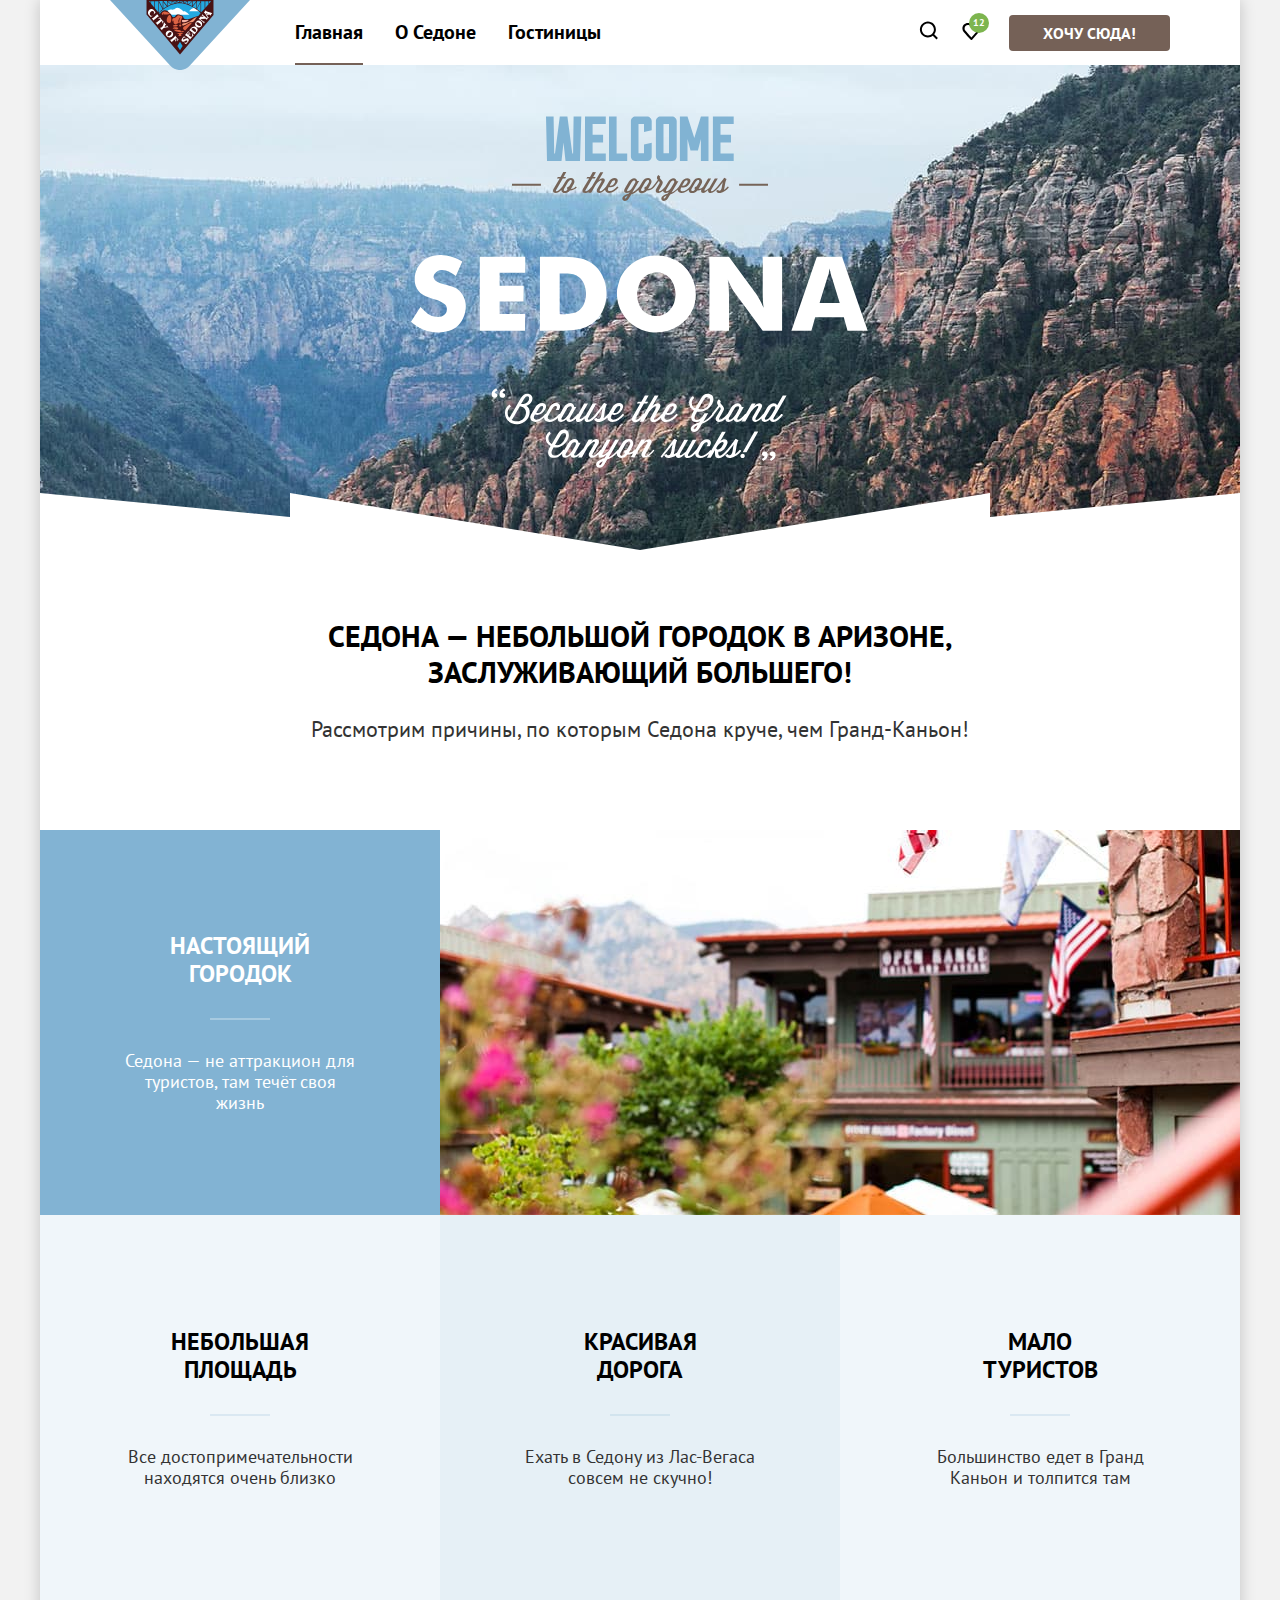
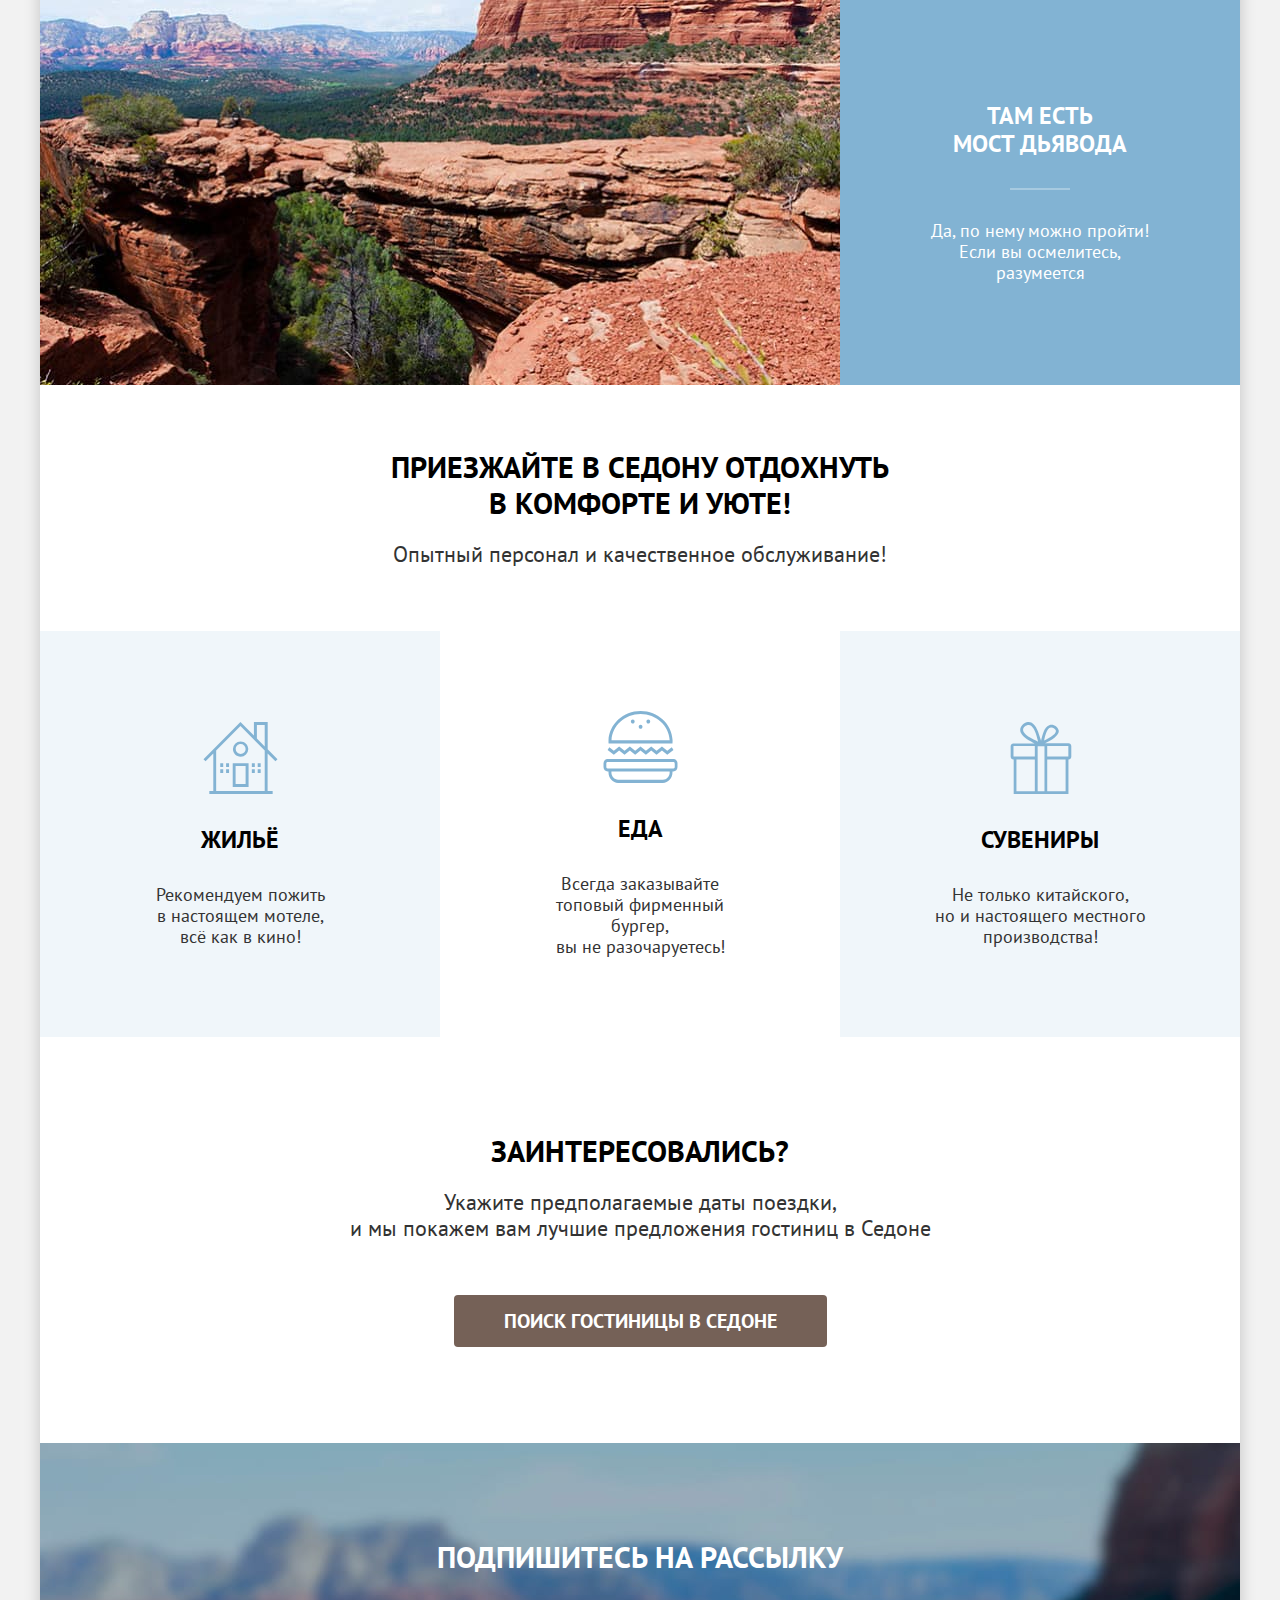
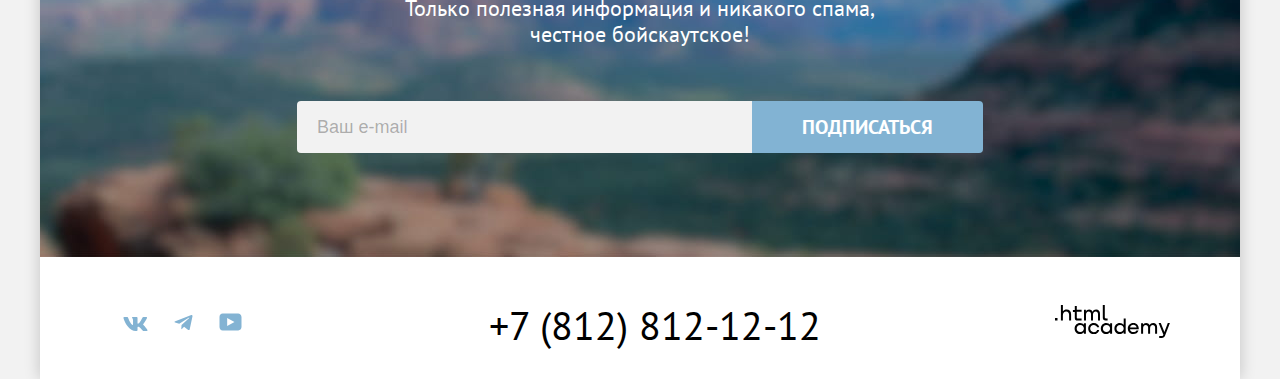
==== commit d7b97e67: "Правки фокуса, модального окна" ====
--- a/index.html
+++ b/index.html
@@ -176,7 +176,7 @@
       <button type="button" class="button button-large">Поиск гостиницы в Седоне</button>
     </section>
 
-    <section class="section-mailing section-mailing-with-background bg-primary text-light">
+    <section class="section-mailing section-mailing-with-background section-dark bg-primary">
       <header class="section-header">
         <h2 class="visually-hidden">Подписка на рассылку</h2>
         <p class="section-title title-h2">Подпишитесь на рассылку</p>
@@ -252,6 +252,108 @@
       </a>
     </div>
   </footer>
+
+  <div class="modal">
+    <div class="modal-dialog">
+      <div class="modal-header">
+        <h2 class="modal-title">Поиск гостиницы в Седоне</h2>
+        <button type="button" class="button-close" title="Закрыть">
+          <span class="visually-hidden">Закрыть</span>
+          <svg xmlns="http://www.w3.org/2000/svg" class="button-icon" width="15" height="14" viewBox="0 0 15 14"
+            fill="none">
+            <path
+              d="M14.3929 1.29234L13.1006 3.05176e-05L7.39294 5.70772L1.68525 3.05176e-05L0.392944 1.29234L6.10064 7.00003L0.392944 12.7077L1.68525 14L7.39294 8.29234L13.1006 14L14.3929 12.7077L8.68525 7.00003L14.3929 1.29234Z"
+              fill="currentColor" />
+          </svg>
+        </button>
+      </div>
+
+      <div class="modal-body">
+        <form action="https://echo.htmlacademy.ru/" class="form-reservation" method="post">
+          <div class="form-group form-group-with-hint form-group-arrival">
+            <div class="form-label-column">
+              <label for="date-arrival" class="form-label title-h4">Дата заезда:</label>
+            </div>
+
+            <div class="form-column">
+              <input type="text" name="date-arrival" id="date-arrival" class="form-control form-control-date"
+                value="27 апреля 2020" placeholder="Укажите дату" required>
+              <span class="form-hint text-small text-error">Мы не можем отправить вас в прошлое.</span>
+            </div>
+          </div>
+
+          <div class="form-group form-group-with-hint form-group-departure">
+            <div class="form-label-column">
+              <label for="date-departure" class="form-label title-h4">Дата заезда:</label>
+            </div>
+
+            <div class="form-column">
+              <input type="text" name="date-departure" id="date-departure" class="form-control form-control-date"
+                value="1 сентября 2023" placeholder="Укажите дату" required>
+              <span class="form-hint text-small">На эти даты есть свободные номера. Пока есть.</span>
+            </div>
+          </div>
+
+          <div class="form-group form-group-adults">
+            <div class="form-label-column">
+              <label for="number-of-adults" class="form-label title-h4">Взрослые:</label>
+            </div>
+
+            <div class="counter">
+              <button type="button" class="counter-button counter-button-decrease" title="Уменьшить">
+                <span class="visually-hidden">Уменьшить</span>
+                <svg xmlns="http://www.w3.org/2000/svg" class="button-icon" width="14" height="14" viewBox="0 0 14 2"
+                  fill="none">
+                  <path d="M0 0L0 2L14 2V0L0 0Z" fill="currentColor" />
+                </svg>
+              </button>
+              <input type="number" id="number-of-adults" name="number-of-adults" class="counter-control form-control"
+                value="2">
+              <button type="button" class="counter-button counter-button-increase" title="Увеличить">
+                <span class="visually-hidden">Увеличить</span>
+                <svg xmlns="http://www.w3.org/2000/svg" class="button-icon" width="14" height="14" viewBox="0 0 14 14"
+                  fill="none">
+                  <path d="M14 6H8V0H6V6H0V8H6V14H8V8H14V6Z" fill="currentColor" />
+                </svg>
+              </button>
+            </div>
+          </div>
+
+          <div class="form-group form-group-children">
+            <div class="form-label-column">
+              <label for="number-of-children" class="form-label title-h4">Дети:</label>
+              <button type="button" class="button-tooltip button-secondary"
+                data-tooltip="Укажите количество детей, которые будут с вами, возраст которых от 6 до 18 лет. Дети до 6 лет размещаются бесплатно.">
+                <span class="visually-hidden">Укажите количество детей, которые будут с вами, возраст которых от 6 до 18
+                  лет. Дети до 6 лет размещаются бесплатно.</span>
+              </button>
+            </div>
+
+            <div class="counter">
+              <button type="button" class="counter-button counter-button-decrease" title="Уменьшить">
+                <span class="visually-hidden">Уменьшить</span>
+                <svg xmlns="http://www.w3.org/2000/svg" class="button-icon" width="14" height="14" viewBox="0 0 14 2"
+                  fill="none">
+                  <path d="M0 0L0 2L14 2V0L0 0Z" fill="currentColor" />
+                </svg>
+              </button>
+              <input type="number" id="number-of-children" name="number-of-children"
+                class="counter-control form-control" value="2">
+              <button type="button" class="counter-button counter-button-increase" title="Увеличить">
+                <span class="visually-hidden">Увеличить</span>
+                <svg xmlns="http://www.w3.org/2000/svg" class="button-icon" width="14" height="14" viewBox="0 0 14 14"
+                  fill="none">
+                  <path d="M14 6H8V0H6V6H0V8H6V14H8V8H14V6Z" fill="currentColor" />
+                </svg>
+              </button>
+            </div>
+          </div>
+
+          <button type="submit" class="button button-secondary button-extra-large">Найти</button>
+        </form>
+      </div>
+    </div>
+  </div>
 </body>
 
 </html>
--- a/styles/styles.css
+++ b/styles/styles.css
@@ -1,23 +1,44 @@
 /* Общие переменные */
 :root {
   --c-default: #000;
+  --c-default-opacity-60: rgba(0, 0, 0, 0.3);
+  --c-default-opacity-30: rgba(0, 0, 0, 0.3);
   --c-secondary: #333;
+  --c-dark: #000;
   --c-light: #fff;
+  --c-light-opacity-30: rgba(255, 255, 255, 0.3);
   --c-danger: #ff5757;
+  --c-outline-default: #83b3d3;
+  --outline-shadow: 0 0 0 3px var(--c-outline-default);
 
   /* Ссылка */
   --c-link-default: #000000;
   --c-link-default-hover: #756157;
-  --c-link-light: #fff;
 
   /* Кнопки */
   --c-btn-primary: #756157;
+  --c-btn-primary-hover: #615048;
+  --c-btn-primary-press: #756157;
+
   --c-btn-secondary: #82b3d3;
+  --c-btn-secondary-hover: #68a2ca;
+  --c-btn-secondary-press: #82b3d3;
+
   --c-btn-selected: #7db54f;
-  --c-btn-light: #e5e5e5;
+  --c-btn-selected-hover: #6c9e42;
+  --c-btn-selected-press: #7db54f;
+
   --c-btn-outline: #e5e5e5;
   --c-btn-outline-hover: #000;
   --c-btn-outline-focus: #68a2ca;
+
+  --c-btn-light: #f2f2f2;
+  --c-btn-dark: #000;
+
+  --c-btn-close: #f2f2f2;
+  --c-btn-close-hover: #e6e6e6;
+
+  --c-btn-disabled: #e5e5e5;
 
   /* Иконки */
   --c-icon-default: #000;
@@ -35,16 +56,18 @@
 
   /* Формы */
   --c-form-default: #f2f2f2;
+  --c-form-default-hover: #e6e6e6;
   --c-form-primary: #3f5e72;
   --c-form-secondary: #e5e5e5;
   --c-border-default: #e6e6e6;
 
+  /* Рендж слайдер */
   --range-height: 4px;
   --range-thumb-size: 20px;
   --range-left-offset: 0;
   --range-right-offset: 23.5%;
 
-  /* Радиус */
+  /* Радиус элементов */
   --r-default: 4px;
   --r-large: 10px;
   --r-badge: 50px;
@@ -83,7 +106,7 @@
   font-family: "PT Sans", Arial, sans-serif;
   font-size: 18px;
   line-height: 21px;
-  color: #333333;
+  color: var(--c-secondary);
 }
 
 /* Растяжение основной части/липкий футер */
@@ -108,6 +131,7 @@
 .title-h1 {
   font-size: 60px;
   font-weight: 700;
+  color: var(--c-default);
   line-height: 78px;
 }
 
@@ -115,6 +139,7 @@
 .title-h2 {
   font-size: 30px;
   font-weight: 700;
+  color: var(--c-default);
   line-height: 36px;
   text-transform: uppercase;
 }
@@ -123,6 +148,7 @@
 .title-h3 {
   font-size: 24px;
   font-weight: 700;
+  color: var(--c-default);
   line-height: 28px;
 }
 
@@ -130,6 +156,7 @@
 .title-h4 {
   font-size: 20px;
   font-weight: 700;
+  color: var(--c-default);
   line-height: 24px;
 }
 
@@ -137,6 +164,7 @@
 .title-h5 {
   font-size: 18px;
   font-weight: 700;
+  color: var(--c-default);
   line-height: 22px;
 }
 
@@ -144,6 +172,7 @@
 .title-h6 {
   font-size: 16px;
   font-weight: 700;
+  color: var(--c-default);
   line-height: 20px;
 }
 
@@ -159,18 +188,6 @@
 }
 
 a:active {
-  opacity: 0.3;
-}
-
-.link-light,
-.link-light:focus {
-  color: var(--c-link-light);
-}
-
-.link-light:hover {
-  opacity: 0.6;
-}
-.link-light:active {
   opacity: 0.3;
 }
 
@@ -212,6 +229,16 @@
 .section-description {
   font-size: 22px;
   line-height: 26px;
+}
+
+/* Темная секция */
+.section-dark {
+  color: var(--c-light);
+}
+
+.section-dark .section-title,
+.section-dark .section-description {
+  color: currentColor;
 }
 
 /* Фон */
@@ -254,6 +281,7 @@
 }
 
 .form-control {
+  outline: none;
   box-sizing: border-box;
   height: 48px;
   padding: 0 20px;
@@ -265,6 +293,28 @@
   line-height: 24px;
 }
 
+.form-control:hover,
+.form-control:focus {
+  background-color: var(--c-form-default-hover);
+}
+
+.form-control:focus {
+  box-shadow: var(--outline-shadow);
+}
+
+.form-control::placeholder {
+  color: var(--c-default-opacity-60);
+}
+
+/* Поле с календарем */
+.form-control-date {
+  padding-right: 60px;
+  background-image: url("../images/icons/icon-calendar-dark-30.svg");
+  background-repeat: no-repeat;
+  background-position: calc(100% - 20px) center;
+  background-size: 20px;
+}
+
 /* Скрываем стандартные кнопки вверх/вниз */
 .form-control::-webkit-outer-spin-button,
 .form-control::-webkit-inner-spin-button {
@@ -286,6 +336,10 @@
   position: relative;
   display: inline-flex;
   gap: 16px;
+}
+
+.form-checkbox:hover {
+  opacity: 0.6;
 }
 
 .form-checkbox-input {
@@ -303,6 +357,19 @@
   background: var(--c-form-default);
 }
 
+.form-checkbox-input:focus {
+  outline: none;
+  box-shadow: var(--outline-shadow);
+}
+
+.form-checkbox-input:active,
+.form-checkbox-input:disabled,
+.form-checkbox-input:active + .form-checkbox-text,
+.form-checkbox-input:disabled + .form-checkbox-text {
+  opacity: 0.3;
+  box-shadow: none;
+}
+
 .form-checkbox-input::after {
   opacity: 0;
   position: absolute;
@@ -310,15 +377,17 @@
   left: 0;
   right: 0;
   bottom: 0;
-  background-image: url("../images/icons/icon-check.svg");
+  background-image: url("../images/icons/icon-check-primary.svg");
   background-repeat: no-repeat;
   background-position: center;
   background-size: contain;
   content: "";
 }
+
 .form-checkbox-input:checked::after {
   opacity: 1;
 }
+
 .form-checkbox-text {
   align-self: center;
 }
@@ -326,9 +395,14 @@
 /* Радиокнопка */
 .form-radio {
   cursor: pointer;
+  outline: none;
   position: relative;
   display: inline-flex;
   gap: 16px;
+}
+
+.form-radio:hover {
+  opacity: 0.6;
 }
 
 .form-radio-input {
@@ -344,6 +418,20 @@
   border: none;
   border-radius: 50%;
   background: var(--c-form-default);
+  color: var(--c-form-primary);
+}
+
+.form-radio-input:focus {
+  outline: none;
+  box-shadow: var(--outline-shadow);
+}
+
+.form-radio-input:active,
+.form-radio-input:disabled,
+.form-radio-input:active + .form-radio-text,
+.form-radio-input:disabled + .form-radio-text {
+  opacity: 0.3;
+  box-shadow: none;
 }
 
 .form-radio-input::after {
@@ -357,7 +445,7 @@
   height: 50%;
   margin: auto;
   border-radius: 50%;
-  background-color: var(--c-default);
+  background-color: currentColor;
   content: "";
 }
 
@@ -381,6 +469,7 @@
   padding: 0 40px 0 20px;
   border: 2px solid var(--c-form-secondary);
   border-radius: var(--r-default);
+  background-color: transparent;
   background-image: url("../images/icons/icon-arrow-down.svg");
   background-repeat: no-repeat;
   background-position: calc(100% - 14px) center;
@@ -389,7 +478,16 @@
   line-height: 21px;
 }
 
+.form-select-input:hover,
+.form-select-input:focus {
+  outline: none;
+  border-color: var(--c-outline-default);
+}
+
 .form-select-input:disabled {
+  opacity: 0.3;
+  border: 2px solid var(--c-dark);
+  color: var(--c-dark);
 }
 
 /* Кнопки */
@@ -399,10 +497,11 @@
 
 .button {
   box-sizing: border-box;
+  outline: none;
   cursor: pointer;
   display: inline-block;
-  padding: 6px 34px;
-  border: 2px solid var(--c-btn-primary);
+  padding: 8px 34px;
+  border: none;
   border-radius: var(--r-default);
   background-color: var(--c-btn-primary);
   color: var(--c-light);
@@ -415,46 +514,82 @@
   text-transform: uppercase;
 }
 
+.button:hover,
+.button:focus {
+  background-color: var(--c-btn-primary-hover);
+  color: var(--c-light);
+}
+
+.button:active {
+  opacity: 1;
+  background-color: var(--c-btn-primary-press);
+  color: var(--c-light-opacity-30);
+}
+
+.button:disabled,
+.button:hover:disabled,
+.button:focus:disabled,
+.button:active:disabled {
+  background-color: var(--c-btn-disabled);
+  color: var(--c-light);
+}
+
+/* Второстипенный вид кнопки */
 .button-secondary {
-  border-color: var(--c-btn-secondary);
   background-color: var(--c-btn-secondary);
   color: var(--c-light);
 }
 
+.button-secondary:hover,
+.button-secondary:focus {
+  background-color: var(--c-btn-secondary-hover);
+}
+
+.button-secondary:active {
+  background-color: var(--c-btn-secondary-press);
+}
+
 .button-selected {
-  border-color: var(--c-btn-selected);
   background-color: var(--c-btn-selected);
 }
 
-.button-light {
-  background-color: var(--c-btn-light);
-}
-
-.button-outline {
-  border-color: var(--c-btn-outline);
+.button-selected:hover,
+.button-selected:focus {
+  background-color: var(--c-btn-selected-hover);
+}
+
+.button-selected:active {
+  background-color: var(--c-btn-selected-press);
+}
+
+/* Прозрачная кнопка */
+.button-transparent,
+.button-transparent:hover,
+.button-transparent:focus,
+.button-transparent:active,
+.button-transparent:disabled {
   background-color: transparent;
-  color: var(--c-default);
-}
-
-.button-outline:hover,
-.button-outline:active,
-.button-outline.is-active {
-  border-color: var(--c-btn-outline-hover);
-}
-
-.button-outline:focus {
-  border-color: var(--c-btn-outline-focus);
-}
-
-.button-transparent {
-  border-color: transparent;
-  background: none;
   color: currentColor;
 }
 
-.button-small {
-}
-
+.button-transparent:hover {
+  opacity: 0.6;
+}
+
+.button-transparent:focus {
+  box-shadow: inset var(--outline-shadow);
+}
+
+.button-transparent:active {
+  opacity: 0.3;
+  box-shadow: none;
+}
+
+.button-transparent:disabled {
+  opacity: 0.1;
+}
+
+/* Большая кнопка */
 .button-large {
   padding-left: 50px;
   padding-right: 50px;
@@ -463,14 +598,16 @@
   text-transform: uppercase;
 }
 
+/* Экстра большая кнопка */
 .button-extra-large {
-  padding: 10px 50px;
+  padding: 12px 50px;
   border-radius: var(--r-large);
   font-size: 20px;
   line-height: 36px;
   text-transform: uppercase;
 }
 
+/* Кнопка закрытия */
 .button-close {
   cursor: pointer;
   display: flex;
@@ -480,8 +617,24 @@
   height: 52px;
   border: none;
   border-radius: 50%;
-}
-
+  background-color: var(--c-btn-close);
+}
+
+.button-close:hover,
+.button-close:focus {
+  background-color: var(--c-btn-close-hover);
+}
+
+.button-close:focus {
+  box-shadow: var(--outline-shadow);
+}
+
+.button-close:active {
+  box-shadow: none;
+  color: var(--c-default-opacity-30);
+}
+
+/* Подсказка */
 .button-tooltip {
   cursor: pointer;
   position: relative;
@@ -493,6 +646,10 @@
   padding: 0;
   border: none;
   border-radius: 50%;
+  background-image: url("../images/icons/icon-info-light.svg");
+  background-repeat: no-repeat;
+  background-position: center;
+  background-size: 20px;
 }
 
 .button-tooltip::before,
@@ -536,29 +693,6 @@
   visibility: visible;
 }
 
-/* Иконки */
-.icon-default {
-  color: var(--c-icon-default);
-}
-
-.icon-default:hover,
-.icon-default:focus {
-  color: var(--c-icon-default-hover);
-}
-
-.icon-secondary {
-  color: var(--c-icon-secondary);
-}
-
-.icon-secondary:hover,
-.icon-secondary:focus {
-  color: var(--c-icon-secondary-hover);
-}
-
-.icon-tertiary {
-  color: var(--c-icon-tertiary);
-}
-
 /* Счетчик */
 .counter {
   position: relative;
@@ -567,26 +701,65 @@
 }
 
 .counter-control {
+  padding-left: 40px;
+  padding-right: 40px;
   text-align: center;
 }
 
 .counter-button {
+  opacity: 0.3;
   cursor: pointer;
   position: absolute;
   top: 0;
-  width: 30px;
+  width: 40px;
   height: 100%;
   padding: 0;
   border: none;
   border-radius: var(--r-default);
-  background: none;
-}
-
-.counter-button:nth-of-type(1) {
+  background-color: transparent;
+  background-repeat: no-repeat;
+  background-position: center;
+  background-size: 20px;
+  color: var(--c-btn-primary);
+}
+
+.counter-button:hover,
+.counter-button:focus {
+  opacity: 1;
+  color: var(--c-btn-dark);
+}
+
+.counter-button:focus:active {
+  opacity: 0.3;
+  color: var(--c-btn-primary);
+}
+
+.counter-button::before {
+  position: absolute;
+  top: 0;
   left: 0;
-}
-
-.counter-button:nth-of-type(2) {
+  right: 0;
+  bottom: 0;
+  width: 20px;
+  height: 20px;
+  margin: auto;
+  border-radius: var(--r-default);
+  content: "";
+}
+
+.counter-button:focus::before {
+  box-shadow: var(--outline-shadow);
+}
+
+.counter-button:focus:active::before {
+  box-shadow: none;
+}
+
+.counter-button-decrease {
+  left: 0;
+}
+
+.counter-button-increase {
   right: 0;
 }
 
@@ -633,22 +806,22 @@
   content: "";
 }
 
-.breadcrumbs-link {
+.breadcrumbs .breadcrumbs-link {
   color: currentColor;
 }
 
-.breadcrumbs-link:hover,
-.breadcrumbs-link:focus,
-.breadcrumbs-link:active {
+.breadcrumbs .breadcrumbs-link:hover,
+.breadcrumbs .breadcrumbs-link:focus,
+.breadcrumbs .breadcrumbs-link:active {
   color: currentColor;
 }
 
-.breadcrumbs-link:hover,
-.breadcrumbs-link:focus {
+.breadcrumbs .breadcrumbs-link:hover,
+.breadcrumbs .breadcrumbs-link:focus {
   opacity: 0.6;
 }
 
-.breadcrumbs-link:active {
+.breadcrumbs .breadcrumbs-link:active {
   opacity: 0.3;
 }
 
@@ -711,9 +884,13 @@
   content: "";
 }
 
-/* Изменяем цвет черточки, если карточка темная */
+/* Изменяем цвет текста карточки, если карточка темная */
+.card-tile-stripe.bg-primary .card-tile-title {
+  color: var(--c-light);
+}
+
 .card-tile-stripe.bg-primary .card-tile-title::after {
-  background-color: var(--c-bg-default-opacity-30);
+  background-color: var(--c-light-opacity-30);
 }
 
 /* Шапка */
@@ -966,6 +1143,7 @@
 
 .form-mailing .form-control {
   flex-grow: 1;
+  width: 100%;
 }
 
 /* Каталог */
@@ -1002,6 +1180,7 @@
 .filter-title {
   margin: 0 0 32px;
   padding: 0;
+  color: currentColor;
   text-transform: capitalize;
 }
 
@@ -1087,6 +1266,10 @@
   width: calc(100% - var(--range-thumb-size));
 }
 
+.range-slider:focus {
+  outline: none;
+}
+
 /* Первый слайдер выравниваем по левой стороне */
 .range-slider:first-child {
   left: 0;
@@ -1119,6 +1302,10 @@
   background: var(--c-bg-default);
 }
 
+.range-slider:focus::-webkit-slider-thumb {
+  box-shadow: var(--outline-shadow);
+}
+
 /* Стилизация рычажка для firefox  */
 .range-slider::-moz-range-thumb {
   cursor: pointer;
@@ -1132,6 +1319,10 @@
   background: var(--c-bg-default);
 }
 
+.range-slider:focus::-moz-range-thumb {
+  box-shadow: var(--outline-shadow);
+}
+
 .filter-actions-list {
   display: flex;
   flex-direction: column;
@@ -1172,12 +1363,28 @@
 }
 
 .catalog-view-button {
+  cursor: pointer;
   display: flex;
   align-items: center;
   justify-content: center;
   width: 48px;
   height: 48px;
   padding: 0;
+  border: 2px solid var(--c-btn-outline);
+  border-radius: var(--r-default);
+  background-color: transparent;
+  color: var(--c-default);
+}
+
+.catalog-view-button:hover,
+.catalog-view-button:active,
+.catalog-view-button:focus:active,
+.catalog-view-button.is-active {
+  border-color: var(--c-btn-outline-hover);
+}
+
+.catalog-view-button:focus {
+  border-color: var(--c-btn-outline-focus);
 }
 
 /* Каталог товаров */
@@ -1380,10 +1587,7 @@
   align-items: center;
   justify-content: center;
   border-radius: var(--r-default);
-  background-color: var(--c-icon-secondary);
   padding: 5px;
-  color: var(--c-light);
-  text-decoration: none;
 }
 
 .pagination-link.pagination-current {
@@ -1398,12 +1602,14 @@
   padding: 48px 0 34px;
 }
 
+/* Разметка футера */
 .footer-layout {
   display: flex;
   justify-content: space-between;
   gap: 70px;
 }
 
+/* Соц сети */
 .footer-social-list {
   display: flex;
   flex-wrap: wrap;
@@ -1413,18 +1619,27 @@
   display: inline-block;
   height: 40px;
   padding: 0 13px;
+  color: var(--c-icon-secondary);
   line-height: 40px;
 }
 
+.footer-social-link:hover,
+.footer-social-link:focus {
+  color: var(--c-icon-secondary-hover);
+}
+
+.footer-social-link:active {
+  opacity: 0.3;
+  color: var(--c-icon-secondary-hover);
+}
+
+/* Номер телефона */
 .footer-contact-phone {
   font-size: 40px;
   line-height: 40px;
   text-transform: uppercase;
   text-decoration: none;
   color: #000000;
-}
-
-.footer-development-link {
 }
 
 /*
@@ -1438,13 +1653,17 @@
   overflow-y: auto;
   top: 0;
   left: 0;
-  display: flex;
+  display: none;
   flex-direction: column;
   width: 100%;
   height: 100%;
   padding: 15px;
   background-color: rgba(242, 242, 242, 0.8);
   -webkit-overflow-scrolling: touch; /* плавый скроллинг на ios */
+}
+
+.modal.is-open {
+  display: flex;
 }
 
 .modal-dialog {
@@ -1509,6 +1728,7 @@
   align-items: center;
   min-height: 48px;
   margin-right: 8px;
+  vertical-align: super;
 }
 
 .form-reservation .form-control {
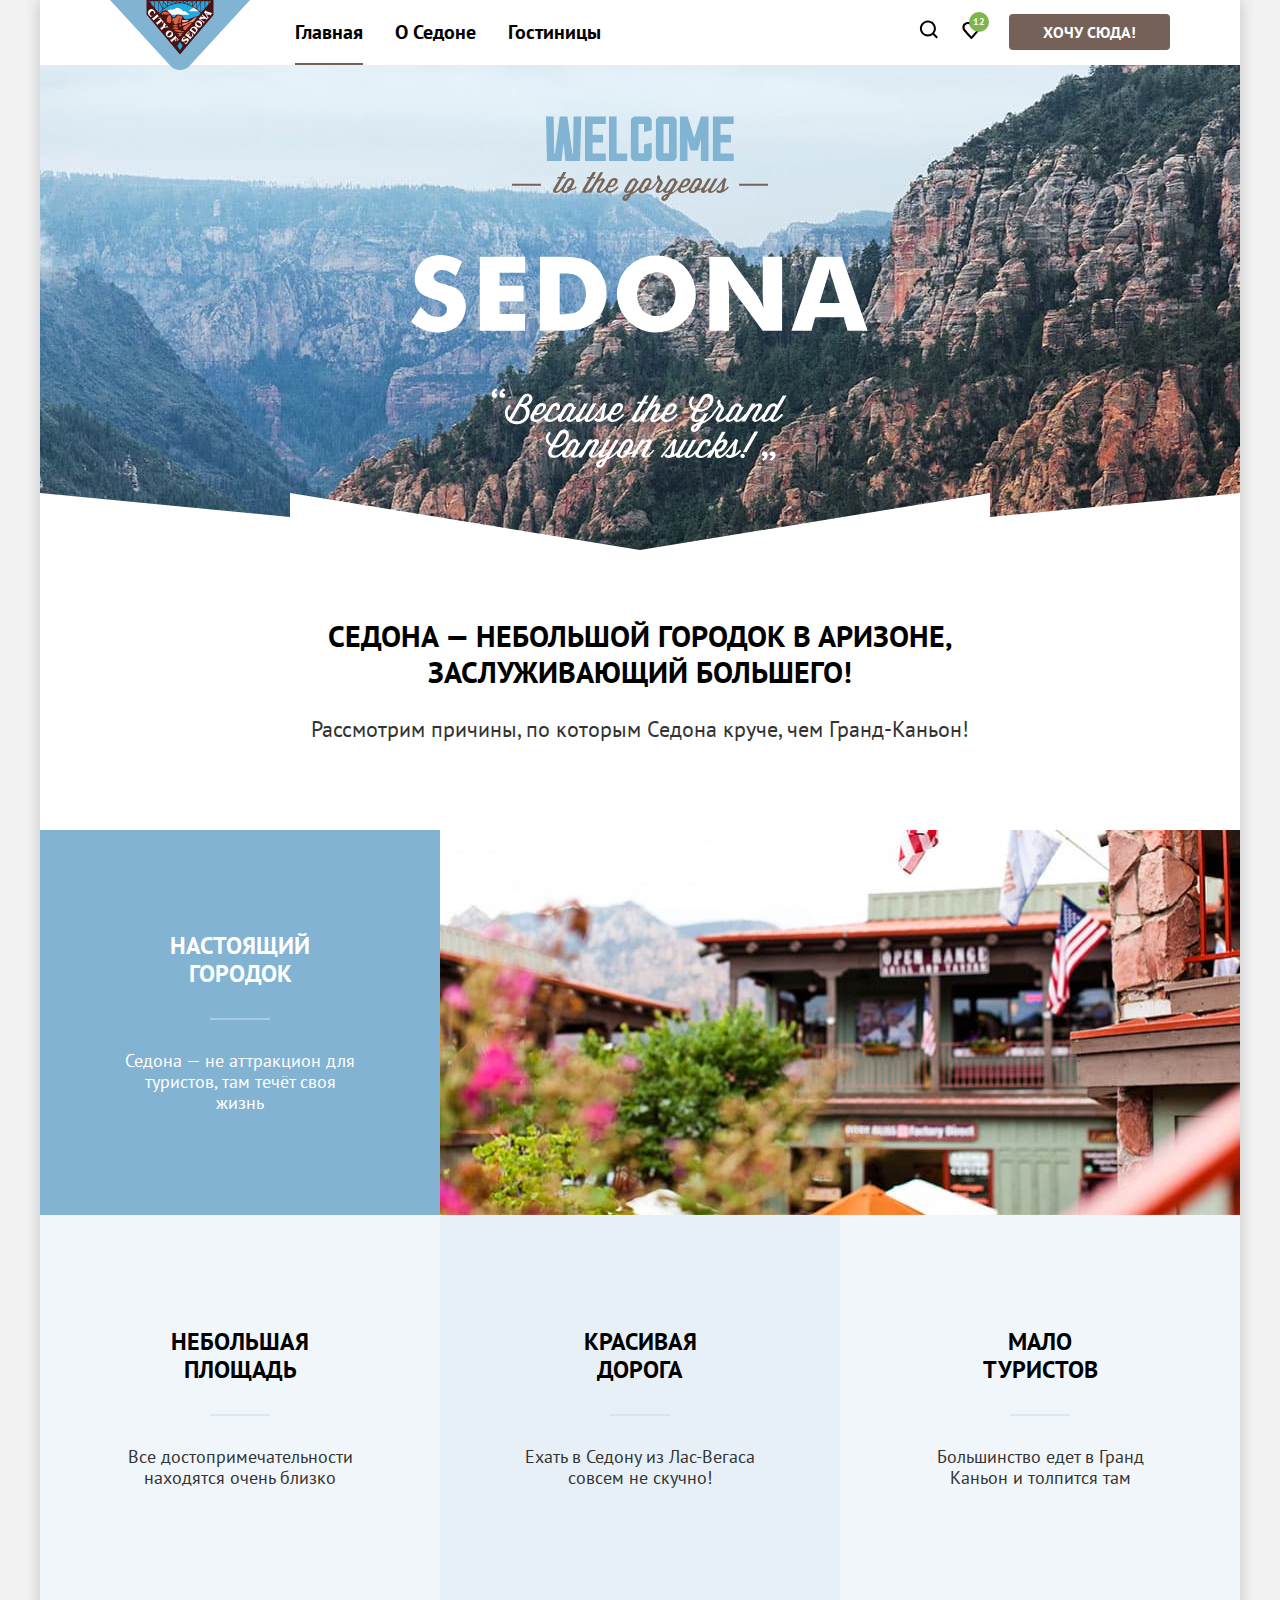
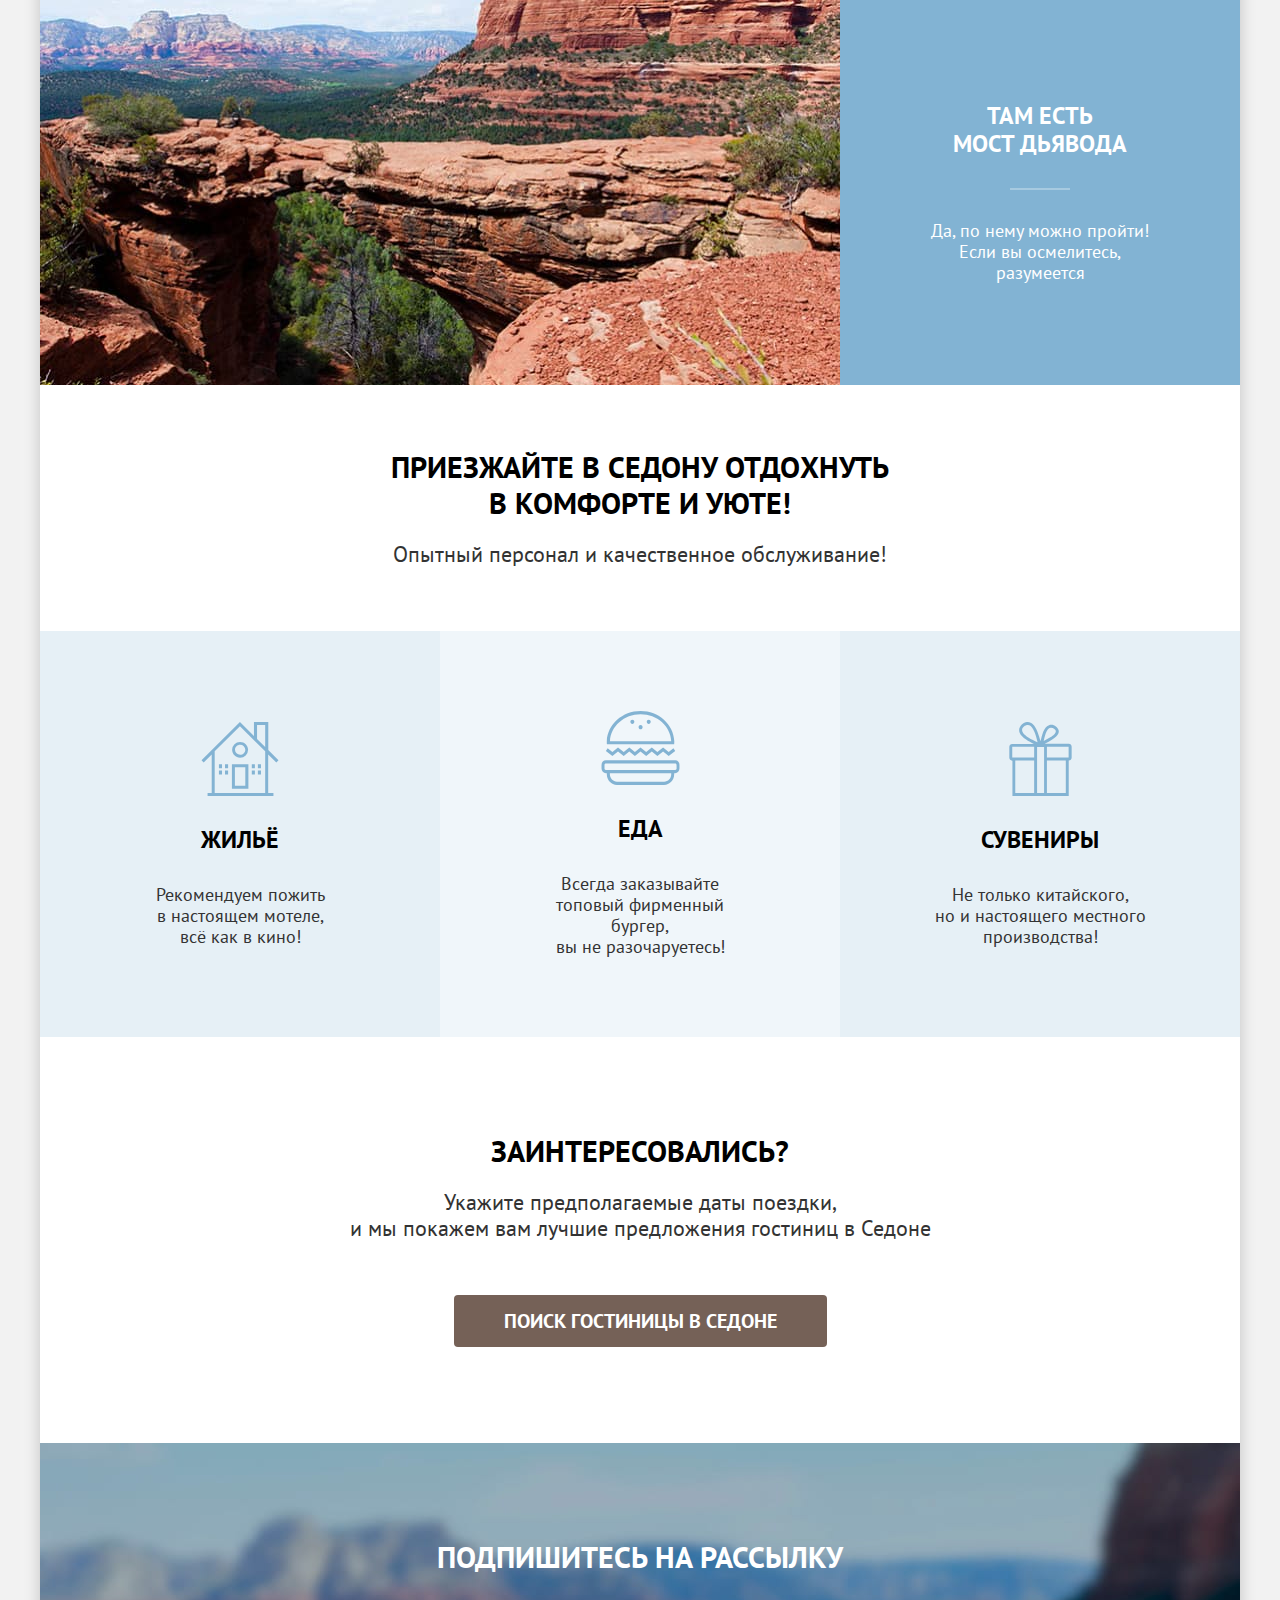
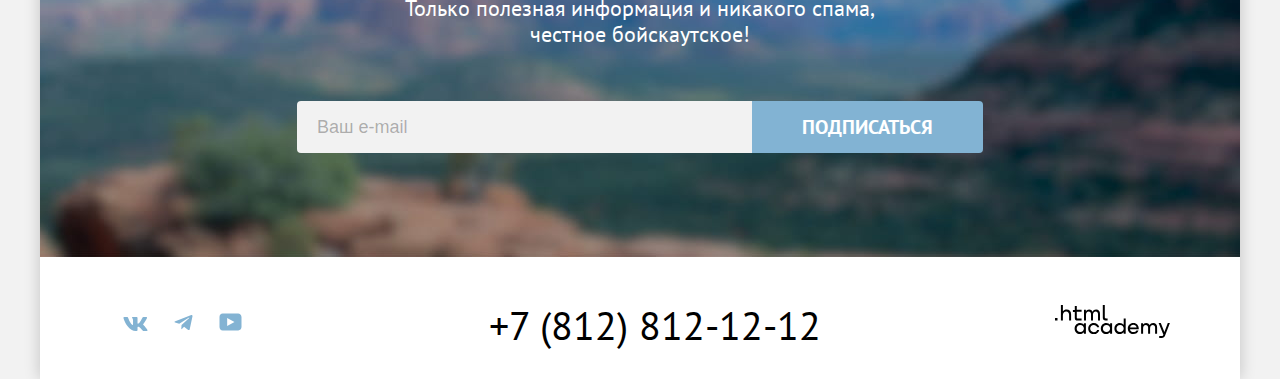
==== commit 46ed1c31: "Правки под критерии" ====
--- a/index.html
+++ b/index.html
@@ -11,31 +11,31 @@
 <body>
   <header class="header-box">
     <div class="header-layout container">
-      <a class="header-logo" href="index.html">
+      <a class="header-logo link" href="index.html">
         <img class="logo" src="images/logo-sedona.svg" width="140" height="70" alt="Логотип сайта Седона">
       </a>
 
       <nav class="header-navigation">
-        <ul class="header-navigation-list list-unstyled">
-          <li class="header-navigation-item">
-            <a class="header-navigation-link is-current">Главная</a>
-          </li>
-          <li class="header-navigation-item">
-            <a class="header-navigation-link" href="#">О Седоне</a>
-          </li>
-          <li class="header-navigation-item">
-            <a class="header-navigation-link" href="catalog.html">Гостиницы</a>
+        <ul class="header-navigation-list">
+          <li class="header-navigation-item">
+            <a class="header-navigation-link header-navigation-link-current link">Главная</a>
+          </li>
+          <li class="header-navigation-item">
+            <a class="header-navigation-link link" href="#">О Седоне</a>
+          </li>
+          <li class="header-navigation-item">
+            <a class="header-navigation-link link" href="catalog.html">Гостиницы</a>
           </li>
         </ul>
 
-        <ul class="header-navigation-list header-navigation-user list-unstyled">
-          <li class="header-navigation-item">
-            <button type="button" class="header-navigation-link">
+        <ul class="header-navigation-list header-navigation-user">
+          <li class="header-navigation-item">
+            <button type="button" class="header-navigation-link link">
               <span class="visually-hidden">
                 Поиск
               </span>
               <svg xmlns="http://www.w3.org/2000/svg" class="header-navigation-icon" width="19" height="19"
-                viewBox="0 0 19 19" fill="none">
+                viewBox="0 0 19 19" fill="none" area-hidden="true" focusable="false">
                 <path
                   d="M18.8929 17.0083L15.1929 13.3288C16.1929 12.0359 16.8929 10.3453 16.8929 8.45583C16.8929 4.08014 13.2929 0.500031 8.89294 0.500031C4.49294 0.500031 0.892944 4.17959 0.892944 8.55528C0.892944 12.931 4.49294 16.5111 8.89294 16.5111C10.6929 16.5111 12.3929 15.9144 13.7929 14.8205L17.4929 18.5L18.8929 17.0083ZM8.89294 14.5221C5.59294 14.5221 2.89294 11.837 2.89294 8.55528C2.89294 5.27351 5.59294 2.58843 8.89294 2.58843C12.1929 2.58843 14.8929 5.27351 14.8929 8.55528C14.8929 11.837 12.1929 14.5221 8.89294 14.5221Z"
                   fill="currentColor" />
@@ -44,12 +44,12 @@
           </li>
 
           <li class="header-navigation-item">
-            <a class="header-navigation-link" href="#">
+            <a class="header-navigation-link link" href="#">
               <span class="visually-hidden">
                 Избранное
               </span>
               <svg xmlns="http://www.w3.org/2000/svg" class="header-navigation-icon" width="19" height="17"
-                viewBox="0 0 19 17" fill="none">
+                viewBox="0 0 19 17" fill="none" area-hidden="true" focusable="false">
                 <path
                   d="M9.29294 17C8.99294 17 8.69294 16.9 8.49294 16.6C3.09294 10.5 1.79294 9.10003 1.49294 8.70003C0.792944 7.80003 0.392944 6.60003 0.392944 5.40003C0.392944 2.40003 2.79294 3.05176e-05 5.89294 3.05176e-05C7.19294 3.05176e-05 8.39294 0.50003 9.39294 1.30003C10.3929 0.50003 11.6929 3.05176e-05 12.8929 3.05176e-05C15.8929 3.05176e-05 18.3929 2.40003 18.3929 5.40003C18.3929 6.70003 17.8929 7.90003 17.0929 8.80003L10.0929 16.7C9.89294 16.9 9.69294 17 9.29294 17ZM3.29294 7.50003C3.59294 7.90003 6.79294 11.5 9.39294 14.4L15.5929 7.40003C16.0929 6.90003 16.2929 6.20003 16.2929 5.40003C16.2929 3.60003 14.7929 2.10003 12.9929 2.10003C11.9929 2.10003 10.9929 2.60003 10.2929 3.40003C9.99294 3.70003 9.69294 3.80003 9.39294 3.80003C9.09294 3.80003 8.79294 3.60003 8.59294 3.40003C7.89294 2.60003 6.89294 2.10003 5.89294 2.10003C4.09294 2.10003 2.59294 3.60003 2.59294 5.40003C2.49294 6.30003 2.89294 7.00003 3.29294 7.50003C3.19294 7.50003 3.19294 7.50003 3.29294 7.50003Z"
                   fill="currentColor" />
@@ -67,97 +67,90 @@
     </div>
   </header>
 
-  <main class="main-container main-index">
-    <div class="main-index-container">
+  <main class="main-container">
+    <section class="section-intro">
       <h1 class="visually-hidden">Город Седона</h1>
       <img class="welcome" src="images/welcome.svg" width="458" height="352" alt="Добро пожаловать в Седону.">
-    </div>
+    </section>
 
     <section class="section-advantages">
-      <header class="section-header">
+      <header class="section-advantages-header">
         <h2 class="visually-hidden">Преимущества</h2>
-        <p class="section-title title-h2">Седона — небольшой городок в Аризоне,
+        <p class="section-advantages-title title-h2">Седона — небольшой городок в Аризоне,
           заслуживающий большего!</p>
-        <p class="section-description">Рассмотрим причины, по которым Седона круче, чем Гранд-Каньон!</p>
+        <p class="section-advantages-description">Рассмотрим причины, по которым Седона круче, чем Гранд-Каньон!</p>
       </header>
 
-      <ul class="advantages-list list-unstyled">
-        <li class="advantages-item card-tile card-tile-stripe bg-primary text-light">
-          <h3 class="card-tile-title text-uppercase ">Настоящий <br> городок</h3>
-          <p class="card-tile-description">Седона — не аттракцион для туристов, там течёт своя жизнь</p>
-        </li>
-
-        <li class="advantages-item column-by-2">
-          <picture class="advantages-item-picture">
-            <img loading="lazy" class="advantages-item-image" src="images/advantage/town.jpg" width="800" height="385"
-              alt="Вид на город">
-          </picture>
-        </li>
-
-        <li class="advantages-item card-tile card-tile-stripe bg-secondary">
-          <h3 class="card-tile-title text-uppercase">Небольшая <br> площадь</h3>
-          <p class="card-tile-description">Все достопримечательности находятся очень близко</p>
-        </li>
-
-        <li class="advantages-item card-tile card-tile-stripe bg-tertiary">
-          <h3 class="card-tile-title text-uppercase">Красивая <br> дорога</h3>
-          <p class="card-tile-description">Ехать в Седону из Лас-Вегаса совсем не скучно!</p>
-        </li>
-
-        <li class="advantages-item card-tile card-tile-stripe bg-secondary">
-          <h3 class="card-tile-title text-uppercase ">Мало <br> туристов</h3>
-          <p class="card-tile-description">Большинство едет в Гранд Каньон и толпится там</p>
-        </li>
-
-        <li class="advantages-item column-by-2">
-          <picture class="advantages-item-picture">
-            <img loading="lazy" class="advantages-item-image" src="images/advantage/bridge.jpg" width="800" height="385"
-              alt="Вид на мост">
-          </picture>
-        </li>
-
-        <li class="advantages-item card-tile card-tile-stripe bg-primary text-light">
-          <h3 class="card-tile-title text-uppercase">Там есть <br> Мост дьявода</h3>
-          <p class="card-tile-description">Да, по нему можно пройти! Если вы осмелитесь, разумеется</p>
+      <ul class="advantages-list">
+        <li class="advantages-item advantages-item-primary">
+          <h3 class="advantages-item-title title-h3 ">Настоящий <br> городок</h3>
+          <p class="advantages-item-description">Седона — не аттракцион для туристов, там течёт своя жизнь</p>
+        </li>
+
+        <li class="advantages-item advantages-item-frame column-by-2">
+          <img loading="lazy" class="advantages-item-image" src="images/advantage/town.jpg" width="800" height="385"
+            alt="Вид на город">
+        </li>
+
+        <li class="advantages-item advantages-item-secondary">
+          <h3 class="advantages-item-title title-h3">Небольшая <br> площадь</h3>
+          <p class="advantages-item-description">Все достопримечательности находятся очень близко</p>
+        </li>
+
+        <li class="advantages-item advantages-item-tertiary">
+          <h3 class="advantages-item-title title-h3">Красивая <br> дорога</h3>
+          <p class="advantages-item-description">Ехать в Седону из Лас-Вегаса совсем не скучно!</p>
+        </li>
+
+        <li class="advantages-item advantages-item-secondary">
+          <h3 class="advantages-item-title title-h3">Мало <br> туристов</h3>
+          <p class="advantages-item-description">Большинство едет в Гранд Каньон и толпится там</p>
+        </li>
+
+        <li class="advantages-item advantages-item-frame column-by-2">
+          <img loading="lazy" class="advantages-item-image" src="images/advantage/bridge.jpg" width="800" height="385"
+            alt="Вид на мост">
+        </li>
+
+        <li class="advantages-item advantages-item-primary">
+          <h3 class="advantages-item-title title-h3">Там есть <br> Мост дьявода</h3>
+          <p class="advantages-item-description">Да, по нему можно пройти! Если вы осмелитесь, разумеется</p>
         </li>
       </ul>
     </section>
 
     <section class="section-recommendations">
-      <header class="section-header">
+      <header class="section-recommendations-header">
         <h2 class="visually-hidden">Рекомендации</h2>
-        <p class="section-title title-h2">Приезжайте в&nbsp;Седону отдохнуть в&nbsp;комфорте и уюте!</p>
-        <p class="section-description">Опытный персонал и качественное обслуживание!</p>
+        <p class="section-recommendations-title title-h2">Приезжайте в&nbsp;Седону отдохнуть в&nbsp;комфорте и уюте!</p>
+        <p class="section-recommendations-description">Опытный персонал и качественное обслуживание!</p>
       </header>
 
-      <ul class="recommendations-list list-unstyled">
-        <li class="recommendations-item card-tile">
-          <picture class="card-tile-thumbnail">
-            <img loading="lazy" src="images/recommendations/icon-house.svg" alt="Жильё" width="75" height="72"
-              class="card-tile-media">
-          </picture>
-          <h3 class="card-tile-title text-uppercase">Жильё</h3>
-          <p class="card-tile-description">Рекомендуем пожить в&nbsp;настоящем мотеле, <br>
+      <ul class="recommendations-list">
+        <li class="recommendations-item">
+          <span class="recommendations-item-image recommendations-item-image-house">
+            <span class="visually-hidden">Жильё</span>
+          </span>
+          <h3 class="recommendations-item-title title-h3">Жильё</h3>
+          <p class="recommendations-item-description">Рекомендуем пожить в&nbsp;настоящем мотеле, <br>
             всё как в&nbsp;кино!</p>
         </li>
 
-        <li class="recommendations-item card-tile">
-          <picture class="card-tile-thumbnail">
-            <img loading="lazy" src="images/recommendations/icon-food.svg" alt="Еда" width="75" height="72"
-              class="card-tile-media">
-          </picture>
-          <h3 class="card-tile-title text-uppercase">Еда</h3>
-          <p class="card-tile-description">Всегда заказывайте <br>
+        <li class="recommendations-item">
+          <span class="recommendations-item-image recommendations-item-image-food">
+            <span class="visually-hidden">Еда</span>
+          </span>
+          <h3 class="recommendations-item-title title-h3">Еда</h3>
+          <p class="recommendations-item-description">Всегда заказывайте <br>
             топовый фирменный бургер, <br> вы не разочаруетесь!</p>
         </li>
 
-        <li class="recommendations-item card-tile">
-          <picture class="card-tile-thumbnail">
-            <img loading="lazy" src="images/recommendations/icon-souvenir.svg" alt="Сувенир" width="75" height="72"
-              class="card-tile-media">
-          </picture>
-          <h3 class="card-tile-title text-uppercase">Сувениры</h3>
-          <p class="card-tile-description">Не только китайского,
+        <li class="recommendations-item">
+          <span class="recommendations-item-image recommendations-item-image-souvenir">
+            <span class="visually-hidden">Сувенир</span>
+          </span>
+          <h3 class="recommendations-item-title title-h3">Сувениры</h3>
+          <p class="recommendations-item-description">Не только китайского,
             <br> но и&nbsp;настоящего местного производства!
           </p>
         </li>
@@ -165,22 +158,23 @@
     </section>
 
     <section class="section-hotel-search">
-      <header class="section-header">
+      <header class="section-hotel-search-header">
         <h2 class="visually-hidden">Поиск гостиницы</h2>
-        <p class="section-title title-h2">Заинтересовались?</p>
-        <p class="section-description">Укажите предполагаемые даты поездки, <br> и мы покажем вам лучшие предложения
+        <p class="section-hotel-search-title title-h2">Заинтересовались?</p>
+        <p class="section-hotel-search-description">Укажите предполагаемые даты поездки, <br> и мы покажем вам лучшие
+          предложения
           гостиниц в Седоне</p>
       </header>
 
-      <!-- Открытие модального окна поиска гостинец -->
+      <!-- Открытие модального окна поиска гостиниц -->
       <button type="button" class="button button-large">Поиск гостиницы в Седоне</button>
     </section>
 
-    <section class="section-mailing section-mailing-with-background section-dark bg-primary">
-      <header class="section-header">
+    <section class="section-mailing section-mailing-with-background">
+      <header class="section-mailing-header">
         <h2 class="visually-hidden">Подписка на рассылку</h2>
-        <p class="section-title title-h2">Подпишитесь на рассылку</p>
-        <p class="section-description">Только полезная информация и никакого спама, честное бойскаутское!</p>
+        <p class="section-mailing-title title-h2">Подпишитесь на рассылку</p>
+        <p class="section-mailing-description">Только полезная информация и никакого спама, честное бойскаутское!</p>
       </header>
 
       <form class="form-mailing form-collapse" action="https://echo.htmlacademy.ru/" method="post">
@@ -194,14 +188,14 @@
 
   <footer class="footer-box">
     <div class="footer-layout container">
-      <ul class="footer-social-list list-unstyled">
+      <ul class="footer-social-list">
         <li class="footer-social-item">
-          <a class="footer-social-link" href="https://vk.com/htmlacademy" rel="noopener" target="_blank">
+          <a class="footer-social-link link" href="https://vk.com/htmlacademy" rel="noopener" target="_blank">
             <span class="visually-hidden">
               Вконтакте
             </span>
-            <svg xmlns="http://www.w3.org/2000/svg" class="footer-social-icon" width="25" height="14"
-              viewBox="0 0 25 14" fill="none">
+            <svg xmlns="http://www.w3.org/2000/svg" class="footer-social-icon" area-hidden="true" focusable="false"
+              width="25" height="14" viewBox="0 0 25 14" fill="none">
               <path fill-rule="evenodd" clip-rule="evenodd"
                 d="M23.9498 0.948C24.1158 0.402 23.9498 0 23.1548 0H20.5298C19.8618 0 19.5538 0.347 19.3868 0.73C19.3868 0.73 18.0518 3.926 16.1608 6.002C15.5488 6.604 15.2708 6.795 14.9368 6.795C14.7698 6.795 14.5188 6.604 14.5188 6.057V0.948C14.5188 0.292 14.3348 0 13.7788 0H9.65076C9.23376 0 8.98276 0.304 8.98276 0.593C8.98276 1.214 9.92876 1.358 10.0258 3.106V6.904C10.0258 7.737 9.87276 7.888 9.53876 7.888C8.64876 7.888 6.48376 4.677 5.19876 1.003C4.94976 0.288 4.69776 0 4.02676 0H1.39976C0.649756 0 0.499756 0.347 0.499756 0.73C0.499756 1.412 1.38976 4.8 4.64476 9.281C6.81476 12.341 9.86976 14 12.6528 14C14.3218 14 14.5278 13.632 14.5278 12.997V10.684C14.5278 9.947 14.6858 9.8 15.2148 9.8C15.6048 9.8 16.2718 9.992 17.8298 11.467C19.6098 13.216 19.9028 14 20.9048 14H23.5298C24.2798 14 24.6558 13.632 24.4398 12.904C24.2018 12.18 23.3518 11.129 22.2248 9.882C21.6128 9.172 20.6948 8.407 20.4158 8.024C20.0268 7.533 20.1378 7.314 20.4158 6.877C20.4158 6.877 23.6158 2.451 23.9488 0.948H23.9498Z"
                 fill="currentColor" />
@@ -210,12 +204,12 @@
         </li>
 
         <li class="footer-social-item">
-          <a class="footer-social-link" href="https://t.me/htmlacademy" rel="noopener" target="_blank">
+          <a class="footer-social-link link" href="https://t.me/htmlacademy" rel="noopener" target="_blank">
             <span class="visually-hidden">
               Телеграм
             </span>
-            <svg xmlns="http://www.w3.org/2000/svg" class="footer-social-icon" width="19" height="16"
-              viewBox="0 0 19 16" fill="none">
+            <svg xmlns="http://www.w3.org/2000/svg" class="footer-social-icon" area-hidden="true" focusable="false"
+              width="19" height="16" viewBox="0 0 19 16" fill="none">
               <path
                 d="M17.2853 0.0992597L1.34073 6.24776C0.252584 6.68481 0.258879 7.29184 1.14109 7.56253L5.23469 8.83953L14.7061 2.8637C15.1539 2.59121 15.5631 2.7378 15.2268 3.03636L7.55308 9.96185H7.55128L7.55308 9.96275L7.2707 14.1823C7.68438 14.1823 7.86693 13.9925 8.09895 13.7686L10.0873 11.8351L14.2232 14.89C14.9858 15.31 15.5334 15.0941 15.7232 14.1841L18.4382 1.38885C18.7161 0.274623 18.0128 -0.229883 17.2853 0.0992597Z"
                 fill="currentColor" />
@@ -224,13 +218,13 @@
         </li>
 
         <li class="footer-social-item">
-          <a class="footer-social-link" href="https://www.youtube.com/user/htmlacademyru" rel="noopener"
+          <a class="footer-social-link link" href="https://www.youtube.com/user/htmlacademyru" rel="noopener"
             target="_blank">
             <span class="visually-hidden">
               Ютуб
             </span>
-            <svg xmlns="http://www.w3.org/2000/svg" class="footer-social-icon" width="23" height="18"
-              viewBox="0 0 23 18" fill="none">
+            <svg xmlns="http://www.w3.org/2000/svg" class="footer-social-icon" area-hidden="true" focusable="false"
+              width="23" height="18" viewBox="0 0 23 18" fill="none">
               <path
                 d="M19.1072 0.5H3.67437C1.81368 0.5 0.500244 2.09375 0.500244 3.9V13.9937C0.500244 15.9062 1.81368 17.5 3.67437 17.5H19.3261C20.9679 17.5 22.5002 15.9062 22.5002 14.1V3.9C22.2813 2.09375 20.9679 0.5 19.1072 0.5ZM8.16194 13.0375V4.9625L15.4953 9L8.16194 13.0375Z"
                 fill="currentColor" />
@@ -239,12 +233,12 @@
         </li>
       </ul>
 
-      <a class="footer-contact-phone" href="tel:+78128121212">+7 (812) 812-12-12</a>
-
-      <a class="footer-development-link" href="https://htmlacademy.ru" rel="noopener" target="_blank">
+      <a class="footer-contact-phone link" href="tel:+78128121212">+7 (812) 812-12-12</a>
+
+      <a class="footer-development-link link" href="https://htmlacademy.ru" rel="noopener" target="_blank">
         <span class="visually-hidden">HTML Academy</span>
         <svg xmlns="http://www.w3.org/2000/svg" class="footer-development-logo" width="115" height="33"
-          viewBox="0 0 115 33" fill="none">
+          area-hidden="true" focusable="false" viewBox="0 0 115 33" fill="none">
           <path fill-rule="evenodd" clip-rule="evenodd"
             d="M7.9999 6.2C8.7999 5.2 9.9999 4.5 11.5999 4.5C14.2999 4.5 16.1999 6.4 16.0999 9.4V15.5H14.0999V9.8C14.0999 8 12.9999 6.6 11.1999 6.6C9.1999 6.6 7.8999 8.1 7.8999 10.2V15.5H5.8999V0H7.8999V6.2H7.9999ZM0 15.5V12.9H2.5V15.5H0ZM26.5999 4.79998H21.7999V1.09998H19.7999V4.89998H17.8999V6.89998H19.7999V12.9C19.7999 14.6 20.7999 15.6 22.4999 15.6H26.5999V13.6H22.8999C22.1999 13.6 21.7999 13.2 21.7999 12.5V6.79998H26.5999V4.79998ZM37.6 6.69998C38.2 5.39998 39.5 4.59998 41.1 4.59998C43.6 4.59998 45.1 6.39998 45 8.89997V15.4H43V9.09998C43 7.49998 42.1 6.49998 40.6 6.49998C39.4 6.49998 38 7.39998 38 9.79998V15.4H36V9.09998C36 7.49998 35.1 6.49998 33.6 6.49998C32 6.49998 31 7.99998 31 9.99998V15.4H29V4.79998H30.9V6.39998H31C31.6 5.39998 32.7 4.59998 34.1 4.59998C35.7 4.59998 36.9 5.49998 37.5 6.69998H37.6ZM47.8 12.7C47.8 14.4 48.8 15.4 50.6 15.4H52.6V13.4H50.9001C50.2001 13.4 49.8 13 49.8 12.3V0H47.8V12.7ZM25.0001 17.9C26.7001 17.9 28.0001 18.6 28.9001 19.7V18.2H30.9001V28.8H28.9001V27.2H28.8001C28.0001 28.3 26.8001 29.1 25.0001 29.1C21.9001 29.1 19.6001 26.8 19.6001 23.5C19.6001 20.2 21.9001 17.9 25.0001 17.9ZM21.7001 23.5C21.7001 25.5 23.1001 27.1 25.3001 27.1C27.5001 27.1 28.9001 25.4 28.9001 23.5C28.9001 21.5 27.5001 19.9 25.3001 19.9C23.1001 19.9 21.7001 21.5 21.7001 23.5ZM44.2 22C43.7 19.6 41.5999 17.9 38.7999 17.9C35.3999 17.9 33.2 20.4 33.2 23.5C33.2 26.6 35.3999 29.1 38.7999 29.1C41.5999 29.1 43.7 27.3 44.2 24.9H42.0999C41.7 26.2 40.3999 27.2 38.7999 27.2C36.5999 27.2 35.2 25.6 35.2 23.6C35.2 21.6 36.5999 20 38.7999 20C40.3999 20 41.5999 21 42.0999 22.2H44.2V22ZM51.2001 17.9C52.9001 17.9 54.2001 18.6 55.1 19.7V18.2H57.1V28.8H55.1V27.2H55C54.2001 28.3 53 29.1 51.2001 29.1C48.1001 29.1 45.8 26.8 45.8 23.5C45.8 20.2 48.1001 17.9 51.2001 17.9ZM47.9001 23.5C47.9001 25.5 49.3 27.1 51.5 27.1C53.6 27.1 55.1 25.4 55.1 23.5C55.1 21.5 53.7001 19.9 51.5 19.9C49.3 19.9 47.9001 21.5 47.9001 23.5ZM68.6999 19.8C67.7999 18.7 66.4999 17.9 64.7999 17.9C61.6999 17.9 59.3999 20.2 59.3999 23.5C59.3999 26.8 61.5999 29.1 64.7999 29.1C66.4999 29.1 67.7999 28.3 68.5999 27.3H68.6999V28.8H70.6999V13.4H68.6999V19.8ZM65.0999 27.1C62.8999 27.1 61.4999 25.5 61.4999 23.5C61.4999 21.5 62.8999 19.9 65.0999 19.9C67.2999 19.9 68.6999 21.5 68.6999 23.5C68.5999 25.5 67.1999 27.1 65.0999 27.1ZM72.8 23.5C72.8 20.4 75 17.9 78.3 17.9C81.8 17.9 84 20.6 83.8 24.2H75C75.1 25.8 76.5 27.1 78.4 27.1C79.8 27.1 80.9 26.5 81.4 25.5H83.5C82.8 27.8 80.8 29.1 78.3 29.1C74.9 29.1 72.8 26.5 72.8 23.5ZM81.6 22.4C81.3 20.8 80 19.8 78.3 19.8C76.6001 19.8 75.4 20.9 75.1 22.4H81.6ZM98.2001 17.9C96.6001 17.9 95.3001 18.7 94.6001 19.9H94.5001C93.9001 18.7 92.7001 17.9 91.1001 17.9C89.7001 17.9 88.6001 18.6 88.0001 19.7V18.2H86.1001V28.8H88.1001V23.4C88.1001 21.4 89.1001 20 90.7001 19.9C92.2001 19.9 93.1001 20.9 93.1001 22.5V28.8H95.1001V23.2C95.1001 20.8 96.5001 19.9 97.7001 19.9C99.2001 19.9 100.1 20.9 100.1 22.5V28.8H102.1V22.3C102.2 19.7 100.7 17.9 98.2001 17.9ZM105.8 18.1L109.4 27L112.8 18.1H114.9L110.2 30.3C109.5 32.1 108.5 32.9 106.7 32.9H104.2V30.9H106.7C107.7 30.9 108.1 30.6 108.4 29.7L103.6 18.1H105.8Z"
             fill="currentColor" />
@@ -253,6 +247,7 @@
     </div>
   </footer>
 
+  <!-- Добавить класс modal-open для отображения модального окна  -->
   <div class="modal">
     <div class="modal-dialog">
       <div class="modal-header">
@@ -260,7 +255,7 @@
         <button type="button" class="button-close" title="Закрыть">
           <span class="visually-hidden">Закрыть</span>
           <svg xmlns="http://www.w3.org/2000/svg" class="button-icon" width="15" height="14" viewBox="0 0 15 14"
-            fill="none">
+            fill="none" area-hidden="true" focusable="false">
             <path
               d="M14.3929 1.29234L13.1006 3.05176e-05L7.39294 5.70772L1.68525 3.05176e-05L0.392944 1.29234L6.10064 7.00003L0.392944 12.7077L1.68525 14L7.39294 8.29234L13.1006 14L14.3929 12.7077L8.68525 7.00003L14.3929 1.29234Z"
               fill="currentColor" />
@@ -278,7 +273,7 @@
             <div class="form-column">
               <input type="text" name="date-arrival" id="date-arrival" class="form-control form-control-date"
                 value="27 апреля 2020" placeholder="Укажите дату" required>
-              <span class="form-hint text-small text-error">Мы не можем отправить вас в прошлое.</span>
+              <span class="form-hint form-hint-error">Мы не можем отправить вас в прошлое.</span>
             </div>
           </div>
 
@@ -290,7 +285,7 @@
             <div class="form-column">
               <input type="text" name="date-departure" id="date-departure" class="form-control form-control-date"
                 value="1 сентября 2023" placeholder="Укажите дату" required>
-              <span class="form-hint text-small">На эти даты есть свободные номера. Пока есть.</span>
+              <span class="form-hint">На эти даты есть свободные номера. Пока есть.</span>
             </div>
           </div>
 
@@ -303,7 +298,7 @@
               <button type="button" class="counter-button counter-button-decrease" title="Уменьшить">
                 <span class="visually-hidden">Уменьшить</span>
                 <svg xmlns="http://www.w3.org/2000/svg" class="button-icon" width="14" height="14" viewBox="0 0 14 2"
-                  fill="none">
+                  fill="none" area-hidden="true" focusable="false">
                   <path d="M0 0L0 2L14 2V0L0 0Z" fill="currentColor" />
                 </svg>
               </button>
@@ -312,7 +307,7 @@
               <button type="button" class="counter-button counter-button-increase" title="Увеличить">
                 <span class="visually-hidden">Увеличить</span>
                 <svg xmlns="http://www.w3.org/2000/svg" class="button-icon" width="14" height="14" viewBox="0 0 14 14"
-                  fill="none">
+                  fill="none" area-hidden="true" focusable="false">
                   <path d="M14 6H8V0H6V6H0V8H6V14H8V8H14V6Z" fill="currentColor" />
                 </svg>
               </button>
@@ -333,7 +328,7 @@
               <button type="button" class="counter-button counter-button-decrease" title="Уменьшить">
                 <span class="visually-hidden">Уменьшить</span>
                 <svg xmlns="http://www.w3.org/2000/svg" class="button-icon" width="14" height="14" viewBox="0 0 14 2"
-                  fill="none">
+                  fill="none" area-hidden="true" focusable="false">
                   <path d="M0 0L0 2L14 2V0L0 0Z" fill="currentColor" />
                 </svg>
               </button>
@@ -342,7 +337,7 @@
               <button type="button" class="counter-button counter-button-increase" title="Увеличить">
                 <span class="visually-hidden">Увеличить</span>
                 <svg xmlns="http://www.w3.org/2000/svg" class="button-icon" width="14" height="14" viewBox="0 0 14 14"
-                  fill="none">
+                  fill="none" area-hidden="true" focusable="false">
                   <path d="M14 6H8V0H6V6H0V8H6V14H8V8H14V6Z" fill="currentColor" />
                 </svg>
               </button>
--- a/styles/styles.css
+++ b/styles/styles.css
@@ -1,7 +1,5 @@
 /* Общие переменные */
 :root {
-  --c-default: #000;
-  --c-default-opacity-60: rgba(0, 0, 0, 0.3);
   --c-default-opacity-30: rgba(0, 0, 0, 0.3);
   --c-secondary: #333;
   --c-dark: #000;
@@ -123,139 +121,188 @@
 }
 
 /*
+  Шапка
+*/
+.header-box {
+  position: relative;
+  z-index: 1;
+}
+
+/* Разметка шапки */
+.header-layout {
+  display: flex;
+  gap: 45px;
+}
+
+/* Блок логотипа в шапке */
+.header-logo {
+  display: block;
+  margin-bottom: -5px;
+}
+
+.header-logo:hover,
+.header-logo:focus {
+  opacity: 0.8;
+}
+
+.header-logo:active {
+  opacity: 0.3;
+}
+
+/* Изоборажение логотипа в шапке */
+.logo {
+  display: block;
+  width: 140px;
+  height: 70px;
+}
+
+/* Навигация в шапке */
+.header-navigation {
+  display: flex;
+  justify-content: space-between;
+  flex-grow: 1;
+  align-items: flex-start;
+  margin: auto;
+}
+
+/* Список навигации в шапке */
+.header-navigation-list {
+  display: flex;
+  flex-wrap: wrap;
+  gap: 32px;
+  margin: 0;
+  padding: 0;
+  list-style: none;
+}
+
+/* Ссылка навигации */
+.header-navigation-link {
+  position: relative;
+  cursor: pointer;
+  display: block;
+  padding: 19px 0;
+  border: none;
+  border-bottom: 2px solid transparent;
+  background: none;
+  font-weight: 700;
+  font-size: 20px;
+  line-height: 24px;
+  text-align: center;
+  text-decoration: none;
+  color: #000;
+}
+
+.header-navigation-link:hover,
+.header-navigation-link:focus {
+  color: var(--c-link-default-hover);
+}
+
+.header-navigation-link:active {
+  opacity: 0.3;
+  color: var(--c-link-default-hover);
+}
+
+/* Активная ссылка навигации */
+.header-navigation-link-current {
+  border-bottom-color: var(--c-btn-primary);
+}
+
+/* Позиционирование значка в навигации */
+.header-navigation-badge {
+  position: absolute;
+  top: 18%;
+  left: 45%;
+}
+
+/* Ссылка в навигации пользователя */
+.header-navigation-user {
+  flex-shrink: 0;
+  gap: 0;
+  align-items: center;
+}
+
+.header-navigation-user .header-navigation-item:last-child {
+  margin-left: 16px;
+}
+
+.header-navigation-user .header-navigation-link {
+  padding-left: 12px;
+  padding-right: 12px;
+  border: none;
+}
+
+/*
   Типографика
 */
 
 /* Заголовки */
-h1,
 .title-h1 {
   font-size: 60px;
   font-weight: 700;
-  color: var(--c-default);
+  color: #000;
   line-height: 78px;
 }
 
-h2,
 .title-h2 {
   font-size: 30px;
   font-weight: 700;
-  color: var(--c-default);
+  color: #000;
   line-height: 36px;
   text-transform: uppercase;
 }
 
-h3,
 .title-h3 {
   font-size: 24px;
   font-weight: 700;
-  color: var(--c-default);
+  color: #000;
   line-height: 28px;
 }
 
-h4,
 .title-h4 {
   font-size: 20px;
   font-weight: 700;
-  color: var(--c-default);
+  color: #000;
   line-height: 24px;
 }
 
-h5,
 .title-h5 {
   font-size: 18px;
   font-weight: 700;
-  color: var(--c-default);
+  color: #000;
   line-height: 22px;
 }
 
-h6,
 .title-h6 {
   font-size: 16px;
   font-weight: 700;
-  color: var(--c-default);
+  color: #000;
   line-height: 20px;
 }
 
 /* Ссылки */
-a {
+.link {
   outline: none;
   color: var(--c-link-default);
 }
 
-a:hover,
-a:focus {
+.link:hover,
+.link:focus {
   color: var(--c-link-default-hover);
 }
 
-a:active {
+.link:active {
   opacity: 0.3;
 }
 
-/* Текст */
-.text-small {
-  font-size: 16px;
-  line-height: 21px;
-}
-
-.text-light {
-  color: var(--c-light) !important;
-}
-
-.text-error {
-  color: var(--c-danger) !important;
-}
-
-.text-bold {
-  font-weight: bold !important;
-}
-
-.text-uppercase {
-  text-transform: uppercase !important;
-}
-
-/* Списки */
-.list-unstyled {
-  margin: 0;
-  padding: 0;
-  list-style: none;
-}
-
-/* Секции */
-.section-title,
-.section-description {
-  margin: 0;
-}
-
-.section-description {
-  font-size: 22px;
-  line-height: 26px;
-}
-
-/* Темная секция */
-.section-dark {
-  color: var(--c-light);
-}
-
-.section-dark .section-title,
-.section-dark .section-description {
-  color: currentColor;
-}
-
-/* Фон */
-.bg-default {
-  background-color: var(--c-bg-default) !important;
-}
-
-.bg-primary {
-  background-color: var(--c-bg-primary) !important;
-}
-
-.bg-secondary {
-  background-color: var(--c-bg-secondary) !important;
-}
-
-.bg-tertiary {
-  background-color: var(--c-bg-tertiary) !important;
+/* Звезда */
+.star {
+  display: inline-block;
+  width: 18px;
+  height: 18px;
+  background-image: url("../images/icons/icon-star-secondary.svg");
+  background-repeat: no-repeat;
+  background-position: center;
+  background-size: contain;
 }
 
 /* Доступность */
@@ -270,7 +317,9 @@
   border: 0;
 }
 
-/* Контроллеры формы */
+/*
+  Контроллеры формы
+*/
 .form-label {
   text-transform: capitalize;
 }
@@ -278,6 +327,12 @@
 .form-hint {
   display: inline-block;
   margin: 4px 0 0 20px;
+  font-size: 16px;
+  line-height: 21px;
+}
+
+.form-hint-error {
+  color: var(--c-danger);
 }
 
 .form-control {
@@ -303,7 +358,24 @@
 }
 
 .form-control::placeholder {
-  color: var(--c-default-opacity-60);
+  color: rgba(0, 0, 0, 0.3);
+}
+
+/* Скрываем стандартные кнопки вверх/вниз в вебкит */
+.form-control::-webkit-outer-spin-button,
+.form-control::-webkit-inner-spin-button {
+  -webkit-appearance: none;
+  margin: 0;
+}
+
+/* Скрываем стандартные кнопки вверх/вниз в firefox */
+.form-control[type="number"] {
+  -moz-appearance: textfield;
+}
+
+/* Начертание текста 400 у большого поля */
+.form-control-large {
+  font-weight: 400;
 }
 
 /* Поле с календарем */
@@ -315,22 +387,9 @@
   background-size: 20px;
 }
 
-/* Скрываем стандартные кнопки вверх/вниз */
-.form-control::-webkit-outer-spin-button,
-.form-control::-webkit-inner-spin-button {
-  -webkit-appearance: none;
-  margin: 0;
-}
-
-.form-control[type="number"] {
-  -moz-appearance: textfield;
-}
-
-.form-control-large {
-  font-weight: 400;
-}
-
-/* Чекбокс */
+/*
+  Чекбокс
+*/
 .form-checkbox {
   cursor: pointer;
   position: relative;
@@ -392,7 +451,9 @@
   align-self: center;
 }
 
-/* Радиокнопка */
+/*
+  Радиокнопка
+*/
 .form-radio {
   cursor: pointer;
   outline: none;
@@ -457,7 +518,9 @@
   align-self: center;
 }
 
-/* Выпадающий список */
+/*
+  Выпадающий список
+*/
 .form-select-input {
   cursor: pointer;
   position: relative;
@@ -490,12 +553,94 @@
   color: var(--c-dark);
 }
 
-/* Кнопки */
-button {
+/*
+  Слайдер диапазона
+*/
+.form-range-block {
+  display: grid;
+  grid-template-columns: repeat(2, 1fr);
+  gap: 44px 2px;
+}
+
+.form-range {
+  position: relative;
+}
+
+.form-range-input {
+  position: relative;
+  flex-grow: 1;
+  width: 100%;
+}
+
+.form-range:nth-of-type(1) .form-range-input {
+  border-top-right-radius: 0;
+  border-bottom-right-radius: 0;
+}
+
+.form-range:nth-of-type(2) .form-range-input {
+  border-top-left-radius: 0;
+  border-bottom-left-radius: 0;
+}
+
+.form-range-label {
+  opacity: 0.3;
+  position: absolute;
+  z-index: 1;
+  top: 50%;
+  right: 20px;
+  transform: translateY(-50%);
+  color: #000;
+}
+
+/* Оберстка для слайдера диапазона */
+.range-slider-block {
+  grid-column: span 2;
+  position: relative;
+  height: var(--range-height);
+  background: var(--c-bg-default-opacity-30);
+}
+
+/* Выбранный диапазон слайдера диапазона */
+.range-slider-progress {
+  pointer-events: none;
+  position: absolute;
+  height: var(--range-height);
+  left: var(--range-left-offset);
+  right: var(--range-right-offset);
+  width: unset;
+  background-color: var(--c-bg-default);
+  content: "";
+}
+
+/* Рычажок слайдера диапазона */
+.range-slider-handle {
   outline: none;
-}
-
+  cursor: pointer;
+  position: absolute;
+  z-index: 9;
+  top: 50%;
+  transform: translateY(-50%);
+  width: var(--range-thumb-size);
+  height: var(--range-thumb-size);
+  border: none;
+  border-radius: var(--r-default);
+  background: var(--c-bg-default);
+}
+
+.range-slider-handle:focus {
+  box-shadow: var(--outline-shadow);
+}
+
+/* Рычажок увелечения слайдера диапазона */
+.range-slider-handle-decrease {
+  left: 72%;
+}
+
+/*
+  Кнопки
+*/
 .button {
+  outline: none;
   box-sizing: border-box;
   outline: none;
   cursor: pointer;
@@ -766,6 +911,7 @@
 /*
   Формы
 */
+
 /* Форма без скруглений между элементами */
 .form-collapse .form-control {
   height: auto;
@@ -787,6 +933,8 @@
   display: flex;
   flex-wrap: wrap;
   margin: 8px 0 0;
+  padding: 0;
+  list-style: none;
   font-size: 16px;
 }
 
@@ -840,167 +988,9 @@
   text-align: center;
 }
 
-/* Текстовая карточка */
-.card-tile {
-  box-sizing: border-box;
-  position: relative;
-  display: flex;
-  flex-direction: column;
-  justify-content: center;
-  gap: 30px;
-  padding: 80px 85px;
-  text-align: center;
-}
-
-/* Обнуление отступов по умолчанию для текста */
-.card-tile-thumbnail,
-.card-tile-title,
-.card-tile-description {
-  margin: 0;
-}
-
-.card-tile-thumbnail {
-  height: 74px;
-}
-
-/* Вписываем картинку в блок */
-.card-tile-media {
-  max-width: 100%;
-  max-height: 100%;
-}
-
-/* Текстовая карточка с подчеркиванием */
-.card-tile-stripe .card-tile-title {
-  position: relative;
-}
-
-/* Добавляем черточку */
-.card-tile-stripe .card-tile-title::after {
-  display: block;
-  max-width: 60px;
-  height: 2px;
-  margin: 30px auto 0;
-  background-color: var(--c-bg-tertiary);
-  content: "";
-}
-
-/* Изменяем цвет текста карточки, если карточка темная */
-.card-tile-stripe.bg-primary .card-tile-title {
-  color: var(--c-light);
-}
-
-.card-tile-stripe.bg-primary .card-tile-title::after {
-  background-color: var(--c-light-opacity-30);
-}
-
-/* Шапка */
-.header-box {
-  position: relative;
-  z-index: 1;
-}
-
-/* Разметка шапки */
-.header-layout {
-  display: flex;
-  flex-wrap: wrap;
-  gap: 45px;
-}
-
-/* Блок логотипа в шапке */
-.header-logo {
-  display: block;
-  margin-bottom: -5px;
-}
-
-.header-logo:hover,
-.header-logo:focus {
-  opacity: 0.8;
-}
-
-.header-logo:active {
-  opacity: 0.3;
-}
-
-/* Изоборажение логотипа в шапке */
-.logo {
-  display: block;
-  width: 140px;
-  height: 70px;
-}
-
-/* Навигация в шапке */
-.header-navigation {
-  display: flex;
-  flex-wrap: wrap;
-  justify-content: space-between;
-  flex-grow: 1;
-  align-items: center;
-  margin: auto;
-}
-
-/* Список навигации в шапке */
-.header-navigation-list {
-  display: flex;
-  align-items: center;
-  gap: 32px;
-}
-
-/* Ссылка навигации */
-.header-navigation-link {
-  position: relative;
-  cursor: pointer;
-  display: block;
-  padding: 19px 0;
-  border: none;
-  border-bottom: 2px solid transparent;
-  background: none;
-  font-weight: 700;
-  font-size: 20px;
-  line-height: 24px;
-  text-align: center;
-  text-decoration: none;
-  color: var(--c-default);
-}
-
-.header-navigation-link:hover,
-.header-navigation-link:focus {
-  color: var(--c-link-default-hover);
-}
-
-.header-navigation-link:active {
-  opacity: 0.3;
-  color: var(--c-link-default-hover);
-}
-
-/* Активная ссылка навигации */
-.header-navigation-link.is-current {
-  border-bottom-color: var(--c-btn-primary);
-}
-
-/* Позиционирование значка в навигации */
-.header-navigation-badge {
-  position: absolute;
-  top: 18%;
-  left: 45%;
-}
-
-/* Ссылка в навигации пользователя */
-.header-navigation-user {
-  gap: 0;
-}
-
-.header-navigation-user .header-navigation-item:last-child {
-  margin-left: 16px;
-}
-
-.header-navigation-user .header-navigation-link {
-  padding-left: 12px;
-  padding-right: 12px;
-  border: none;
-}
-
 /* Первый экран на главной */
-.main-index-container {
+.section-intro {
+  height: 485px;
   background-color: #d6e8f2;
   background-image: url("../images/decor.svg"),
     url("../images/background-1-screen.jpg");
@@ -1008,22 +998,21 @@
   background-size: 100% auto;
   background-position: bottom center, center;
   text-align: center;
-  height: 485px;
-}
+}
+
 .welcome {
   margin-top: 51px;
 }
 
 /*
- * Преимущества
- */
-
-/* Выравнивание текста */
+  Преимущества
+*/
 .section-advantages {
   text-align: center;
 }
 
-.section-advantages .section-header {
+/* Шапка преимуществ */
+.section-advantages-header {
   display: flex;
   flex-direction: column;
   gap: 26px;
@@ -1031,29 +1020,53 @@
   margin: 68px auto 88px;
 }
 
-/* Сетка Преимущества */
+/* Обнуление отступов у заголовка и описания преимуществ */
+.section-advantages-title,
+.section-advantages-description {
+  margin: 0;
+}
+
+/* Типографика для описания преимуществ */
+.section-advantages-description {
+  font-size: 22px;
+  line-height: 26px;
+}
+
+/* Сетка преимущества */
 .advantages-list {
   display: grid;
-  grid-template-columns: repeat(3, 1fr); /* Задаем 3 колонки равной ширины */
-}
-
+  /* Задаем 3 колонки равной ширины */
+  grid-template-columns: repeat(3, 1fr);
+  margin: 0;
+  padding: 0;
+  list-style: none;
+}
+
+/* Элемент сетки преимуществ */
 .advantages-item {
   position: relative;
+  box-sizing: border-box;
+  position: relative;
+  display: flex;
+  flex-direction: column;
+  justify-content: center;
+  gap: 30px;
   min-height: 385px;
+  padding: 80px 85px;
+  text-align: center;
 }
 
 .advantages-item.column-by-2 {
-  grid-column: span 2; /* Ячейка будет занимать 2 колонки */
-}
-
-/* Растянутое изображение */
-.advantages-item-picture {
-  position: relative;
-  display: block;
-  width: 100%;
-  height: 100%;
-}
-
+  /* Ячейка будет занимать 2 колонки */
+  grid-column: span 2;
+}
+
+/* Элемент преимуществ с изображением */
+.advantages-item-frame {
+  padding: 0;
+}
+
+/* Вписываем изображение в выделенное место */
 .advantages-item-image {
   position: absolute;
   top: 0;
@@ -1064,13 +1077,61 @@
   object-position: center;
 }
 
-/* Рекомендации */
-/* Выравнивание текста */
+/* Заголовок элемента преимуществ */
+.advantages-item-title {
+  position: relative;
+  margin: 0;
+  text-transform: uppercase;
+}
+
+/* Добавляем черточку после заголовка элемента преимуществ */
+.advantages-item-title::after {
+  display: block;
+  max-width: 60px;
+  height: 2px;
+  margin: 30px auto 0;
+  background-color: var(--c-bg-tertiary);
+  content: "";
+}
+
+/* Обнуляем отступы у описания элемента преимуществ */
+.advantages-item-description {
+  margin: 0;
+}
+
+/* Синий элемент преимуществ */
+.advantages-item-primary {
+  background-color: var(--c-bg-primary);
+  color: var(--c-light);
+}
+
+.advantages-item-primary .advantages-item-title {
+  color: currentColor;
+}
+
+.advantages-item-primary .advantages-item-title::after {
+  background-color: var(--c-light-opacity-30);
+}
+
+/* Голубой элемент преимуществ */
+.advantages-item-secondary {
+  background-color: var(--c-bg-secondary);
+}
+
+/* Светло голубой элемент преимуществ */
+.advantages-item-tertiary {
+  background-color: var(--c-bg-tertiary);
+}
+
+/*
+  Рекомендации
+*/
 .section-recommendations {
   text-align: center;
 }
 
-.section-recommendations .section-header {
+/* Шапка рекомендаций */
+.section-recommendations-header {
   display: flex;
   flex-direction: column;
   gap: 20px;
@@ -1078,19 +1139,88 @@
   margin: 64px auto;
 }
 
-/* Убираем стили по умолчанию */
+/* Обнуление отступов у заголовка и описания рекомендаций */
+.section-recommendations-title,
+.section-recommendations-description {
+  margin: 0;
+}
+
+/* Типографика для описания рекомендаций */
+.section-recommendations-description {
+  font-size: 22px;
+  line-height: 26px;
+}
+
+/* Сетка рекомендаций */
 .recommendations-list {
   display: grid;
   grid-template-columns: repeat(3, 1fr);
+  margin: 0;
+  padding: 0;
+  list-style: none;
+}
+
+/* Голубой элемент рекомендаций */
+.recommendations-list .recommendations-item:nth-child(2n + 1) {
+  background-color: var(--c-bg-tertiary);
+}
+
+/* Светло голубой элемент рекомендаций */
+.recommendations-list .recommendations-item:nth-child(2n + 2) {
+  background-color: var(--c-bg-secondary);
+}
+
+/* Элемент рекомендаций */
+.recommendations-item {
+  box-sizing: border-box;
+  position: relative;
+  display: flex;
+  flex-direction: column;
+  justify-content: center;
+  gap: 30px;
+  padding: 80px 85px;
   text-align: center;
 }
 
-.recommendations-item:nth-child(2n + 1) {
-  background-color: var(--c-bg-secondary);
-}
-
-/* Поиск отелей */
-/* Выравнивание текста */
+/* Резервируем место под изображение в элементе рекомендаций */
+.recommendations-item-image {
+  height: 74px;
+  background-repeat: no-repeat;
+  background-position: center;
+  background-size: contain;
+}
+
+/* Изображение дома в элементе рекомендаций */
+.recommendations-item-image-house {
+  background-image: url("../images/recommendations/icon-house.svg");
+}
+
+/* Изображение еды в элементе рекомендаций */
+.recommendations-item-image-food {
+  background-image: url("../images/recommendations/icon-food.svg");
+}
+
+/* Изображение сувенира в элементе рекомендаций */
+.recommendations-item-image-souvenir {
+  background-image: url("../images/recommendations/icon-souvenir.svg");
+}
+
+/* Заголовок в элементе рекомендаций */
+.recommendations-item-title {
+  margin: 0;
+  text-transform: uppercase;
+}
+
+/* Описание в элементе рекомендаций */
+.recommendations-item-description {
+  margin: 0;
+}
+
+/*
+  Поиск отелей
+*/
+
+/* Обертка поиск отелей */
 .section-hotel-search {
   box-sizing: border-box;
   display: flex;
@@ -1101,7 +1231,8 @@
   text-align: center;
 }
 
-.section-hotel-search .section-header {
+/* Шапка поиска отелей */
+.section-hotel-search-header {
   display: flex;
   flex-direction: column;
   gap: 20px;
@@ -1109,7 +1240,21 @@
   margin: 0 auto 54px;
 }
 
-/* Подписка на рассылку */
+/* Обнуление отступов у заголовка и описания поиска отелей */
+.section-hotel-search-title,
+.section-hotel-search-description {
+  margin: 0;
+}
+
+/* Типографика для описания поиска отелей */
+.section-hotel-search-description {
+  font-size: 22px;
+  line-height: 26px;
+}
+
+/*
+  Подписка на рассылку
+*/
 .section-mailing {
   box-sizing: border-box;
   display: flex;
@@ -1123,17 +1268,38 @@
   text-align: center;
 }
 
-.section-mailing-with-background {
-  background-image: url("../images/background-mailing.jpg");
-}
-
-.section-mailing .section-header {
+/* Шапка поиска отелей */
+.section-mailing-header {
   display: flex;
   flex-direction: column;
   gap: 20px;
   max-width: 500px;
 }
 
+/* Обнуление отступов у заголовка и описания в секции подписки на рассылку */
+.section-mailing-title,
+.section-mailing-description {
+  margin: 0;
+}
+
+/* Типографика для описания преимуществ */
+.section-mailing-description {
+  font-size: 22px;
+  line-height: 26px;
+}
+
+/* Альтернативный вид секции подписка на рассылку с фоновой картинкой */
+.section-mailing-with-background {
+  background-color: var(--c-bg-primary);
+  background-image: url("../images/background-mailing.jpg");
+  color: var(--c-light);
+}
+
+.section-mailing-with-background .section-mailing-title {
+  color: currentColor;
+}
+
+/* Форма поиска отелей */
 .form-mailing {
   display: flex;
   width: 100%;
@@ -1141,42 +1307,55 @@
   margin-top: 54px;
 }
 
+/* Текстовое поле в форме поиска отелей */
 .form-mailing .form-control {
   flex-grow: 1;
   width: 100%;
 }
 
-/* Каталог */
+/*
+  Каталог
+*/
 .section-catalog-intro {
   padding: 35px 0 72px;
+  background-color: var(--c-bg-primary);
   background-image: url("../images/catalog-filter.jpg");
   background-repeat: no-repeat;
   background-size: cover;
-}
-
-.section-catalog-intro .section-header {
+  color: var(--c-light);
+}
+
+.section-catalog-intro-header {
   margin-bottom: 40px;
 }
 
-/*
- * Фильтр
- */
+.section-catalog-intro-title {
+  margin: 0;
+  color: currentColor;
+}
+
+/*
+  Фильтр
+*/
 .form-filter {
   display: flex;
   flex-wrap: wrap;
   gap: 70px;
 }
 
+/* Группа фильтра */
 .filter-group {
   margin: 0;
   padding: 0;
   border: none;
 }
 
+/* Третью колонку фильтра выравниваем по правой стороне */
 .filter-group:nth-child(3) {
   margin-left: auto;
 }
 
+/* Заголовок фильтра */
 .filter-title {
   margin: 0 0 32px;
   padding: 0;
@@ -1184,153 +1363,38 @@
   text-transform: capitalize;
 }
 
+/* Список опций в фильтре */
 .filter-options-list {
   display: flex;
   flex-direction: column;
   gap: 18px;
-}
-
+  margin: 0;
+  padding: 0;
+  list-style: none;
+}
+
+/* Элемент в списке опций фильтра */
 .filter-option-item {
   display: inline-flex;
 }
 
+/* Ограничение ширины диапазона цены в фильтре */
 .filter-range-block {
   max-width: 290px;
 }
 
-.form-range-block {
-  display: grid;
-  grid-template-columns: repeat(2, 1fr);
-  gap: 44px 2px;
-}
-
-.form-range {
-  position: relative;
-}
-
-.form-range-input {
-  position: relative;
-  flex-grow: 1;
-  width: 100%;
-}
-
-.form-range:nth-of-type(1) .form-range-input {
-  border-top-right-radius: 0;
-  border-bottom-right-radius: 0;
-}
-
-.form-range:nth-of-type(2) .form-range-input {
-  border-top-left-radius: 0;
-  border-bottom-left-radius: 0;
-}
-
-.form-range-label {
-  opacity: 0.3;
-  position: absolute;
-  z-index: 1;
-  top: 50%;
-  right: 20px;
-  transform: translateY(-50%);
-  color: var(--c-default);
-}
-
-.range-slider-block {
-  grid-column: span 2;
-  position: relative;
-  height: var(--range-height);
-  background: var(--c-bg-default-opacity-30);
-}
-
-.range-slider-block::before {
-  pointer-events: none;
-  position: absolute;
-  height: var(--range-height);
-  left: var(--range-left-offset);
-  right: var(--range-right-offset);
-  width: unset;
-  background-color: var(--c-bg-default);
-  content: "";
-}
-
-.range-slider {
-  pointer-events: none;
-  -webkit-appearance: none;
-  -moz-appearance: none;
-  appearance: none;
-  position: absolute;
-  z-index: 0;
-  height: var(--range-height);
-  margin: 0;
-  background: none;
-  /* Убираем наложение ползунков друг на друга в начальной/конечной точке  */
-  width: calc(100% - var(--range-thumb-size));
-}
-
-.range-slider:focus {
-  outline: none;
-}
-
-/* Первый слайдер выравниваем по левой стороне */
-.range-slider:first-child {
-  left: 0;
-}
-
-/* Второй слайдер выравниваем по правой стороне */
-.range-slider:last-child {
-  right: 0;
-}
-
-/* Стилизация ползунка для webkit и firefox */
-.range-slider::-webkit-slider-runnable-track,
-.range-slider::-moz-range-track {
-  -webkit-appearance: none;
-  appearance: none;
-  height: var(--range-height);
-  background: none;
-}
-
-/* Стилизация рычажка для webkit */
-.range-slider::-webkit-slider-thumb {
-  cursor: pointer;
-  pointer-events: all;
-  -webkit-appearance: none;
-  appearance: none;
-  width: var(--range-thumb-size);
-  height: var(--range-thumb-size);
-  border: none;
-  border-radius: var(--r-default);
-  background: var(--c-bg-default);
-}
-
-.range-slider:focus::-webkit-slider-thumb {
-  box-shadow: var(--outline-shadow);
-}
-
-/* Стилизация рычажка для firefox  */
-.range-slider::-moz-range-thumb {
-  cursor: pointer;
-  pointer-events: all;
-  -webkit-appearance: none;
-  appearance: none;
-  width: var(--range-thumb-size);
-  height: var(--range-thumb-size);
-  border: none;
-  border-radius: var(--r-default);
-  background: var(--c-bg-default);
-}
-
-.range-slider:focus::-moz-range-thumb {
-  box-shadow: var(--outline-shadow);
-}
-
+/* Действия в фильтре */
 .filter-actions-list {
   display: flex;
   flex-direction: column;
   min-width: 150px;
   gap: 30px;
   margin: 55px 0 0;
-}
-
+  padding: 0;
+  list-style: none;
+}
+
+/* Кнопка действия в фильтре */
 .filter-action {
   width: 100%;
   padding-left: 48px;
@@ -1352,17 +1416,23 @@
   margin: 0 auto 0 0;
 }
 
+/* Сортировка */
 .catalog-sort {
   width: 292px;
 }
 
+/* Вид отображения */
 .catalog-views-list {
   display: flex;
   flex-wrap: wrap;
   gap: 8px;
+  margin: 0;
+  padding: 0;
+  list-style: none;
 }
 
 .catalog-view-button {
+  outline: none;
   cursor: pointer;
   display: flex;
   align-items: center;
@@ -1373,7 +1443,7 @@
   border: 2px solid var(--c-btn-outline);
   border-radius: var(--r-default);
   background-color: transparent;
-  color: var(--c-default);
+  color: #000;
 }
 
 .catalog-view-button:hover,
@@ -1387,71 +1457,11 @@
   border-color: var(--c-btn-outline-focus);
 }
 
-/* Каталог товаров */
+/*
+  Каталог товаров
+*/
 .catalog-products {
   padding: 50px 0 60px;
-}
-
-.main-inner-container {
-  width: 100%;
-}
-.main-inner-wrapper {
-  color: #ffffff;
-  text-align: left;
-  width: 1060px;
-  margin: 0 auto;
-}
-.catalog-container {
-  width: 1060px;
-  margin: 0 auto;
-}
-.inner-header-title {
-  display: inline;
-  font-weight: 700;
-  font-size: 60px;
-  line-height: 78px;
-  color: #ffffff;
-}
-.catalog-filter-title {
-  font-weight: 700;
-  font-size: 20px;
-  line-height: 24px;
-}
-.catalog-filter-result {
-  font-weight: 700;
-  font-size: 30px;
-  line-height: 36px;
-  text-transform: uppercase;
-  color: #000000;
-}
-.catalog-filter {
-  display: flex;
-}
-.catalog-filter-group {
-  width: 151px;
-}
-.catalog-filter-group-house {
-  margin-left: 70px;
-}
-.catalog-filter-group-cost {
-  width: 288px;
-  margin-left: auto;
-}
-.catalog-filter-list {
-  list-style: none;
-  margin: 0;
-  padding: 0;
-}
-.catalog-filter-button-container {
-  display: flex;
-  flex-direction: column;
-  justify-content: center;
-  margin-top: auto;
-  margin-left: 70px;
-}
-.catalog-sorting-container {
-  display: flex;
-  align-items: center;
 }
 
 /* Сетка товаров */
@@ -1459,6 +1469,9 @@
   display: grid;
   grid-template-columns: repeat(3, 1fr);
   gap: 20px;
+  margin: 0;
+  padding: 0;
+  list-style: none;
 }
 
 /* Одинаковая высота ячеек товаров */
@@ -1467,7 +1480,9 @@
   flex-direction: column;
 }
 
-/* Карточки */
+/*
+  Карточки отелей
+*/
 .card-product {
   display: flex;
   flex-direction: column;
@@ -1478,12 +1493,14 @@
   border-radius: var(--r-default);
 }
 
+/* Резервируем место для изображения отеля */
 .card-product-thumbnail {
   position: relative;
   margin: 0;
   padding: 70.5% 0 0;
 }
 
+/* Растягиваем ссылку изображения отеля на всю ширину/высоту */
 .card-product-thumbnail .card-product-link {
   position: absolute;
   top: 0;
@@ -1496,6 +1513,7 @@
   opacity: 0.9;
 }
 
+/* Вписываем изображение отеля в выделенную область */
 .card-product-media {
   position: absolute;
   top: 0;
@@ -1506,15 +1524,18 @@
   object-position: center;
 }
 
+/* Заголовок в карточке отеля */
 .card-product-title {
   margin: 0;
 }
 
+/* Ссылка в карточке отеля */
 .card-product-link {
   color: currentColor;
   text-decoration: none;
 }
 
+/* Общие стили для инфо, действий и рейтинга в карточке отеля */
 .card-product-summary,
 .card-product-actions,
 .card-product-rating {
@@ -1523,32 +1544,46 @@
   gap: 16px;
 }
 
-/* Каждый второй элемент свойства выровнен по правой стороне */
+/* Обнуление списков для инфо и действий */
+.card-product-summary,
+.card-product-actions {
+  margin: 0;
+  padding: 0;
+  list-style: none;
+}
+
+/*
+  Каждый второй элемент инфо в карточке отеля
+  выровнен по правой стороне
+*/
 .card-product-summary > li:nth-child(2n + 2) {
   text-align: right;
 }
 
-/* Выравнивания действия по нижнему краю карточки */
+/* Выравнивание действий по нижнему краю карточке отеля */
 .card-product-actions {
   margin-top: auto;
 }
 
-/* Кнопка действия */
+/* Кнопка действия в карточке отеля */
 .card-product-action {
   width: 100%;
   padding-left: 15px;
   padding-right: 15px;
 }
 
-/* Звезды */
+/* Звезды в карточке отеля */
 .card-product-stars {
   display: flex;
   flex-wrap: wrap;
   column-gap: 6px;
   align-self: center;
-}
-
-/* Рейтинг */
+  margin: 0;
+  padding: 0;
+  list-style: none;
+}
+
+/* Рейтинг в карточке отеля */
 .card-product-rate {
   padding: 8px 5px;
   border-radius: var(--r-default);
@@ -1565,11 +1600,13 @@
   display: flex;
   flex-wrap: wrap;
   gap: 8px;
-  margin-top: 40px;
-  padding-top: 40px;
+  margin: 40px 0 0;
+  padding: 40px 0 0;
   border-top: 1px solid var(--c-border-default);
-}
-
+  list-style: none;
+}
+
+/* Общие стили для элемента и ссылки пагинации */
 .pagination-item,
 .pagination-link {
   box-sizing: border-box;
@@ -1582,6 +1619,7 @@
   line-height: 36px;
 }
 
+/* Ссылка пагинации */
 .pagination-link {
   display: inline-flex;
   align-items: center;
@@ -1590,14 +1628,15 @@
   padding: 5px;
 }
 
-.pagination-link.pagination-current {
+/* Выбранная ссылка пагинации */
+.pagination-link.pagination-link-current {
   background-color: var(--c-btn-light);
-  color: var(--c-default);
-}
-
-/*
- * Футер
- */
+  color: #000;
+}
+
+/*
+  Футер
+*/
 .footer-box {
   padding: 48px 0 34px;
 }
@@ -1613,8 +1652,13 @@
 .footer-social-list {
   display: flex;
   flex-wrap: wrap;
-}
-
+  max-width: 150px;
+  margin: 0;
+  padding: 0;
+  list-style: none;
+}
+
+/* Ссылка соц сетей*/
 .footer-social-link {
   display: inline-block;
   height: 40px;
@@ -1645,7 +1689,6 @@
 /*
   Модальное окно
 */
-
 .modal {
   box-sizing: border-box;
   position: fixed;
@@ -1662,10 +1705,12 @@
   -webkit-overflow-scrolling: touch; /* плавый скроллинг на ios */
 }
 
-.modal.is-open {
-  display: flex;
-}
-
+/* Открытое модальное окно */
+.modal.modal-open {
+  display: flex;
+}
+
+/* Обертка для контента в модальном окне */
 .modal-dialog {
   box-sizing: border-box;
   width: 100%;
@@ -1677,52 +1722,65 @@
   box-shadow: 0px 25px 50px 0px rgba(0, 0, 0, 0.15);
 }
 
+/* Шапка модального окна */
 .modal-header {
   position: relative;
   margin: 0 0 64px;
   padding: 0 60px 0 0;
 }
 
+/* Кнопка закрытия в модальном окне */
 .modal-header .button-close {
   position: absolute;
   top: 0;
   right: -18px;
 }
 
+/* Заголовок модального окна */
 .modal-title {
   margin: 0;
 }
 
+/* Форма резервирования */
 .form-reservation {
   display: grid;
   grid-template-columns: repeat(2, 1fr);
   gap: 24px;
 }
 
+/* Кнопка отправить в форме резервирования */
 .form-reservation button[type="submit"] {
   margin-top: 22px;
 }
 
+/* Группа в форме резервирования */
 .form-reservation .form-group {
   display: flex;
 }
 
+/* Дата заезда, выезда, кнопка отправить по ширине в 2 колонки */
+.form-reservation .form-group-arrival,
+.form-reservation .form-group-departure,
+.form-reservation button[type="submit"] {
+  grid-column: span 2;
+}
+
+/* Выравнивание группы "дети" по правой стороне в форме резервировния */
 .form-reservation .form-group-children {
   justify-content: flex-end;
 }
 
+/* Группа с ошибкой/подсказкой в форме резервирования */
 .form-reservation .form-group-with-hint {
   min-height: 73px;
 }
 
-.form-reservation .form-column {
-  flex-grow: 1;
-}
-
+/* Колонка с лейблом в форме резервирования */
 .form-reservation .form-label-column {
   flex: 0 0 136px;
 }
 
+/* Лейбл в форме резервирования */
 .form-reservation .form-label-column .form-label {
   display: inline-flex;
   align-items: center;
@@ -1731,14 +1789,13 @@
   vertical-align: super;
 }
 
+/* Колонка с текстовым полем на всю ширину в форме резервирования */
+.form-reservation .form-column {
+  flex-grow: 1;
+}
+
+/* Текстовое поле на всю ширину в форме резервирования */
 .form-reservation .form-control {
   flex-grow: 1;
   width: 100%;
 }
-
-/* Дата заезда, выезда, кнопка отправить по ширине в 2 колонки */
-.form-reservation .form-group-arrival,
-.form-reservation .form-group-departure,
-.form-reservation button[type="submit"] {
-  grid-column: span 2;
-}
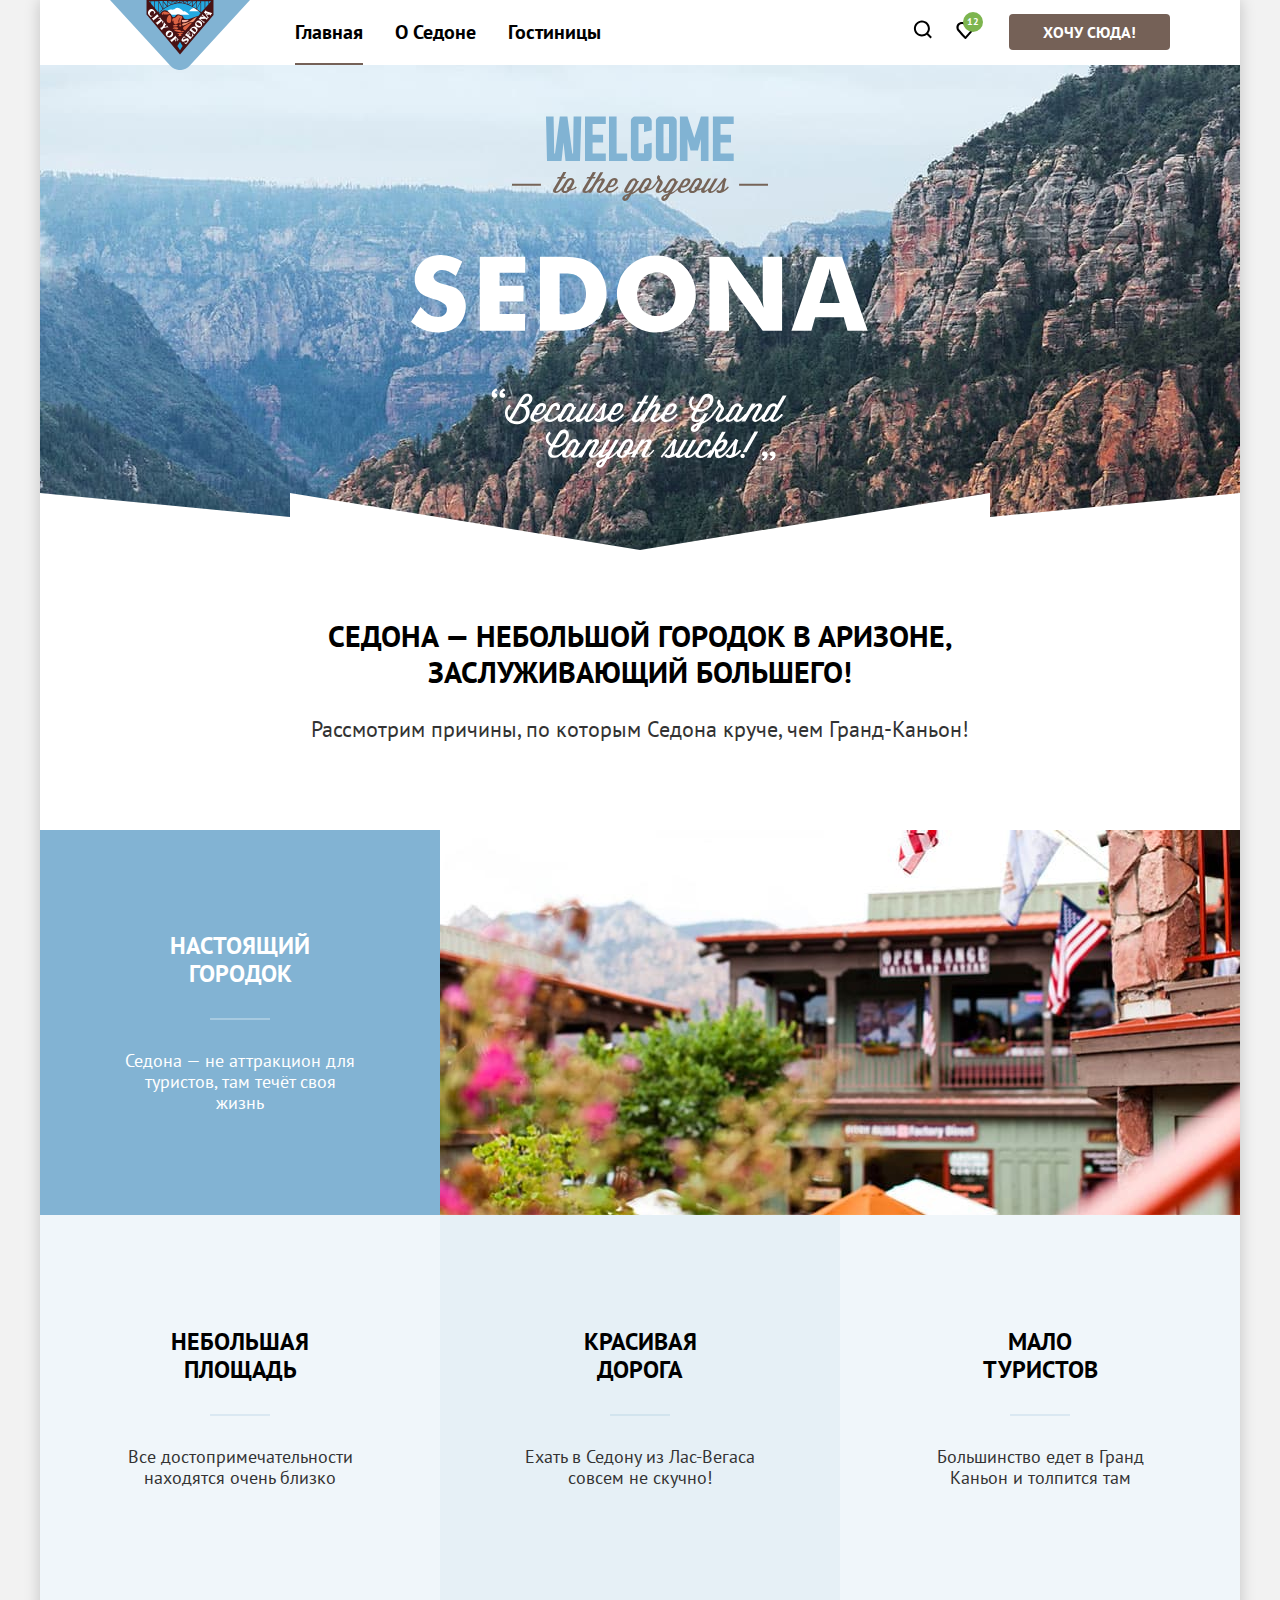
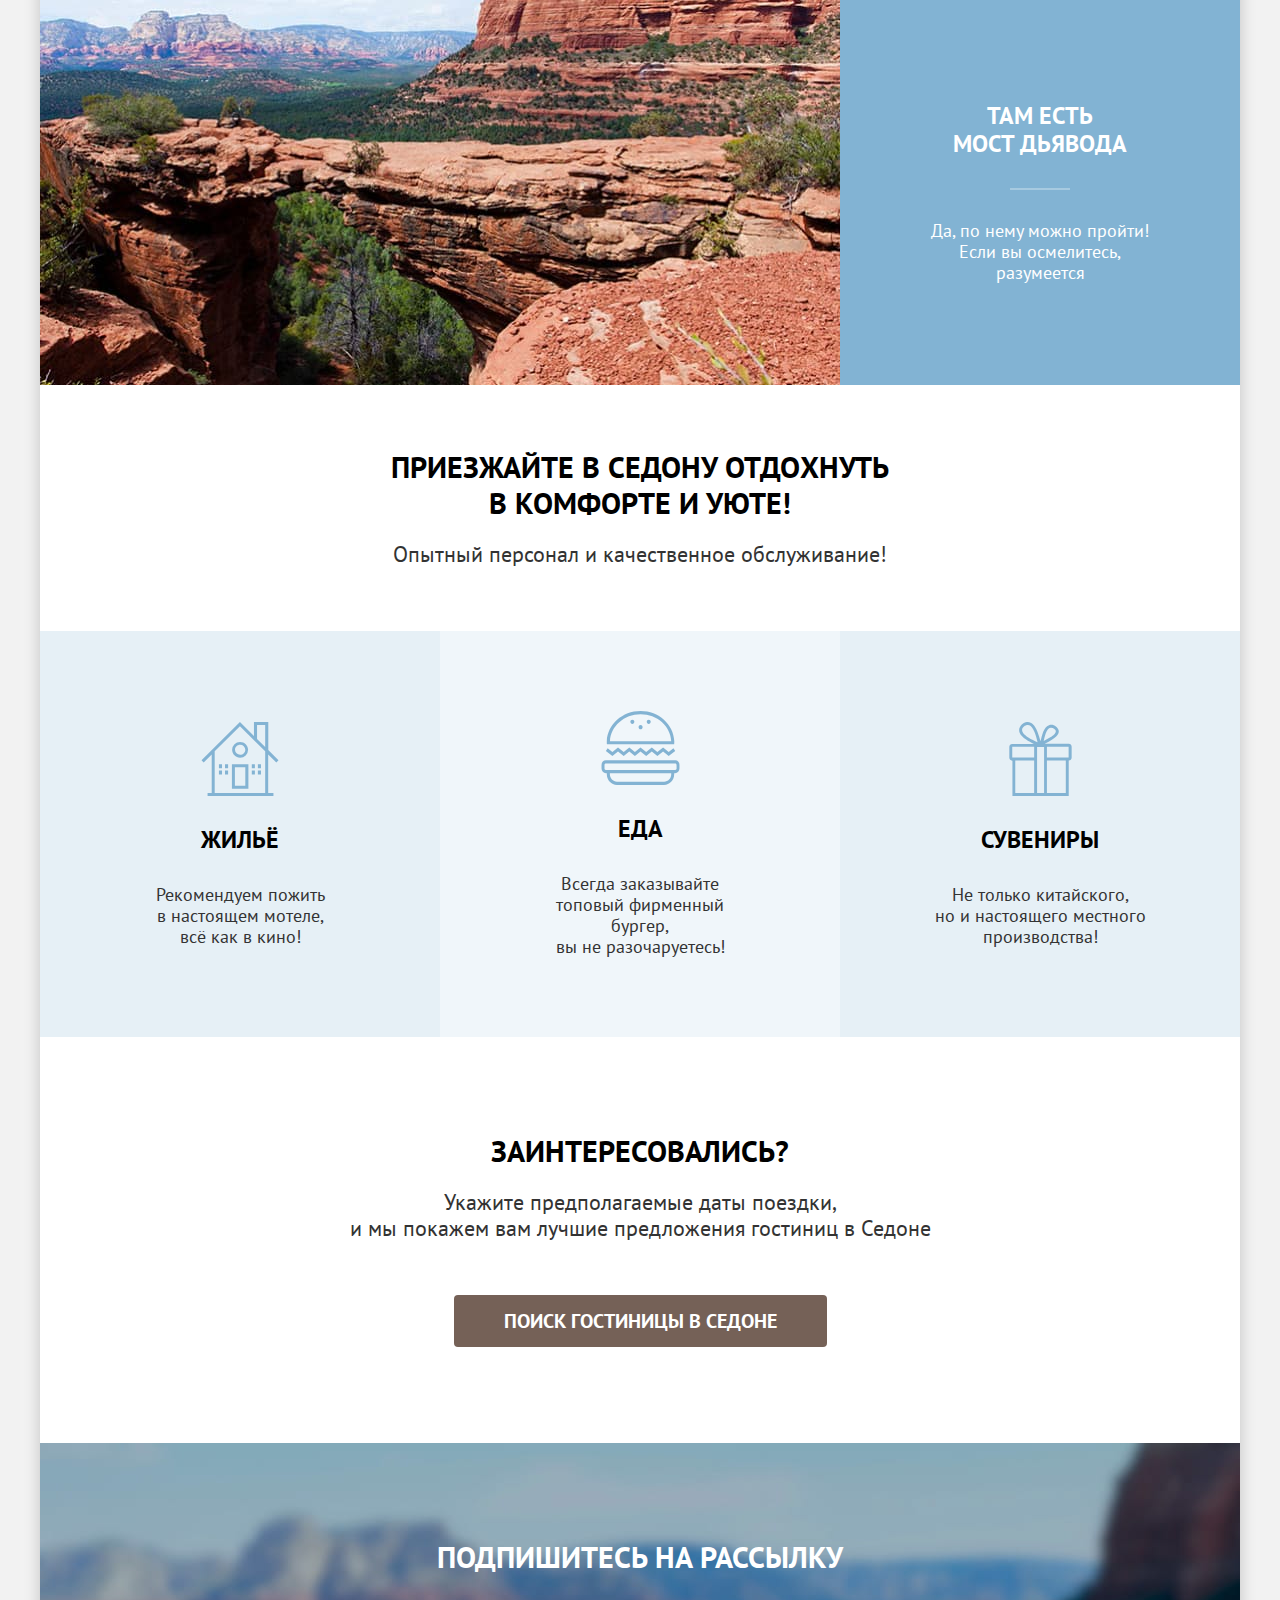
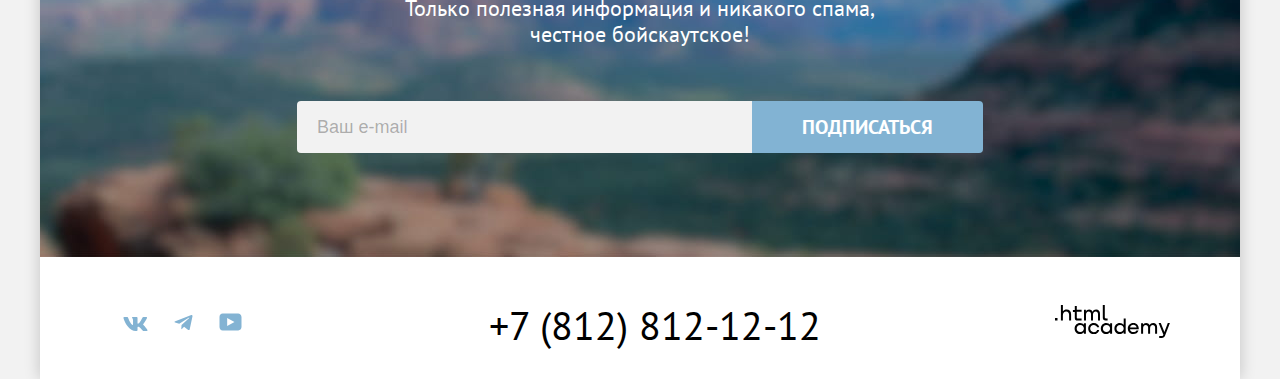
==== commit 813bd98f: "Удалил css переменные, заменил лейбл в модальном окне" ====
--- a/index.html
+++ b/index.html
@@ -251,7 +251,7 @@
   <div class="modal">
     <div class="modal-dialog">
       <div class="modal-header">
-        <h2 class="modal-title">Поиск гостиницы в Седоне</h2>
+        <h2 class="modal-title title-h2">Поиск гостиницы в Седоне</h2>
         <button type="button" class="button-close" title="Закрыть">
           <span class="visually-hidden">Закрыть</span>
           <svg xmlns="http://www.w3.org/2000/svg" class="button-icon" width="15" height="14" viewBox="0 0 15 14"
@@ -279,7 +279,7 @@
 
           <div class="form-group form-group-with-hint form-group-departure">
             <div class="form-label-column">
-              <label for="date-departure" class="form-label title-h4">Дата заезда:</label>
+              <label for="date-departure" class="form-label title-h4">Дата выезда:</label>
             </div>
 
             <div class="form-column">
--- a/styles/styles.css
+++ b/styles/styles.css
@@ -1,18 +1,5 @@
-/* Общие переменные */
+/* Общие CSS переменные */
 :root {
-  --c-default-opacity-30: rgba(0, 0, 0, 0.3);
-  --c-secondary: #333;
-  --c-dark: #000;
-  --c-light: #fff;
-  --c-light-opacity-30: rgba(255, 255, 255, 0.3);
-  --c-danger: #ff5757;
-  --c-outline-default: #83b3d3;
-  --outline-shadow: 0 0 0 3px var(--c-outline-default);
-
-  /* Ссылка */
-  --c-link-default: #000000;
-  --c-link-default-hover: #756157;
-
   /* Кнопки */
   --c-btn-primary: #756157;
   --c-btn-primary-hover: #615048;
@@ -37,40 +24,6 @@
   --c-btn-close-hover: #e6e6e6;
 
   --c-btn-disabled: #e5e5e5;
-
-  /* Иконки */
-  --c-icon-default: #000;
-  --c-icon-default-hover: #756157;
-  --c-icon-secondary: #83b3d3;
-  --c-icon-secondary-hover: #68a2ca;
-  --c-icon-tertiary: #7db54f;
-
-  /* Фон */
-  --c-bg-default: #fff;
-  --c-bg-default-opacity-30: rgba(255, 255, 255, 0.3);
-  --c-bg-primary: #82b3d3;
-  --c-bg-secondary: rgba(131, 179, 211, 0.12);
-  --c-bg-tertiary: rgba(131, 179, 211, 0.2);
-
-  /* Формы */
-  --c-form-default: #f2f2f2;
-  --c-form-default-hover: #e6e6e6;
-  --c-form-primary: #3f5e72;
-  --c-form-secondary: #e5e5e5;
-  --c-border-default: #e6e6e6;
-
-  /* Рендж слайдер */
-  --range-height: 4px;
-  --range-thumb-size: 20px;
-  --range-left-offset: 0;
-  --range-right-offset: 23.5%;
-
-  /* Радиус элементов */
-  --r-default: 4px;
-  --r-large: 10px;
-  --r-badge: 50px;
-  --r-tooltip: 10px;
-  --r-modal: 30px;
 }
 
 @font-face {
@@ -80,6 +33,7 @@
   src: url("../fonts/ptsans-400.woff2") format("woff2");
   font-display: swap;
 }
+
 @font-face {
   font-family: "PT Sans";
   font-style: normal;
@@ -99,12 +53,12 @@
   max-width: 1200px;
   min-height: 100%;
   margin: auto;
-  background: var(--c-bg-default);
+  background: #fff;
   box-shadow: 0 0 15px 0 rgba(0, 0, 0, 0.2);
   font-family: "PT Sans", Arial, sans-serif;
   font-size: 18px;
   line-height: 21px;
-  color: var(--c-secondary);
+  color: #333;
 }
 
 /* Растяжение основной части/липкий футер */
@@ -194,12 +148,12 @@
 
 .header-navigation-link:hover,
 .header-navigation-link:focus {
-  color: var(--c-link-default-hover);
+  color: #756157;
 }
 
 .header-navigation-link:active {
   opacity: 0.3;
-  color: var(--c-link-default-hover);
+  color: #756157;
 }
 
 /* Активная ссылка навигации */
@@ -222,7 +176,7 @@
 }
 
 .header-navigation-user .header-navigation-item:last-child {
-  margin-left: 16px;
+  margin-left: 22px;
 }
 
 .header-navigation-user .header-navigation-link {
@@ -282,12 +236,12 @@
 /* Ссылки */
 .link {
   outline: none;
-  color: var(--c-link-default);
+  color: #000;
 }
 
 .link:hover,
 .link:focus {
-  color: var(--c-link-default-hover);
+  color: #756157;
 }
 
 .link:active {
@@ -332,7 +286,7 @@
 }
 
 .form-hint-error {
-  color: var(--c-danger);
+  color: #ff5757;
 }
 
 .form-control {
@@ -341,8 +295,8 @@
   height: 48px;
   padding: 0 20px;
   border: none;
-  border-radius: var(--r-default);
-  background-color: var(--c-form-default);
+  border-radius: 4px;
+  background-color: #f2f2f2;
   font-size: 18px;
   font-weight: 700;
   line-height: 24px;
@@ -350,11 +304,11 @@
 
 .form-control:hover,
 .form-control:focus {
-  background-color: var(--c-form-default-hover);
+  background-color: #e6e6e6;
 }
 
 .form-control:focus {
-  box-shadow: var(--outline-shadow);
+  box-shadow: 0 0 0 3px #83b3d3;
 }
 
 .form-control::placeholder {
@@ -412,13 +366,13 @@
   height: 20px;
   margin: 0;
   border: none;
-  border-radius: var(--r-default);
-  background: var(--c-form-default);
+  border-radius: 4px;
+  background: #f2f2f2;
 }
 
 .form-checkbox-input:focus {
   outline: none;
-  box-shadow: var(--outline-shadow);
+  box-shadow: 0 0 0 3px #83b3d3;
 }
 
 .form-checkbox-input:active,
@@ -478,13 +432,13 @@
   margin: 0;
   border: none;
   border-radius: 50%;
-  background: var(--c-form-default);
-  color: var(--c-form-primary);
+  background: #f2f2f2;
+  color: #3f5e72;
 }
 
 .form-radio-input:focus {
   outline: none;
-  box-shadow: var(--outline-shadow);
+  box-shadow: 0 0 0 3px #83b3d3;
 }
 
 .form-radio-input:active,
@@ -530,8 +484,8 @@
   width: 100%;
   height: 48px;
   padding: 0 40px 0 20px;
-  border: 2px solid var(--c-form-secondary);
-  border-radius: var(--r-default);
+  border: 2px solid #e5e5e5;
+  border-radius: 4px;
   background-color: transparent;
   background-image: url("../images/icons/icon-arrow-down.svg");
   background-repeat: no-repeat;
@@ -544,13 +498,13 @@
 .form-select-input:hover,
 .form-select-input:focus {
   outline: none;
-  border-color: var(--c-outline-default);
+  border-color: #83b3d3;
 }
 
 .form-select-input:disabled {
   opacity: 0.3;
-  border: 2px solid var(--c-dark);
-  color: var(--c-dark);
+  border: 2px solid #000;
+  color: #000;
 }
 
 /*
@@ -596,19 +550,19 @@
 .range-slider-block {
   grid-column: span 2;
   position: relative;
-  height: var(--range-height);
-  background: var(--c-bg-default-opacity-30);
+  height: 4px;
+  background: rgba(255, 255, 255, 0.3);
 }
 
 /* Выбранный диапазон слайдера диапазона */
 .range-slider-progress {
   pointer-events: none;
   position: absolute;
-  height: var(--range-height);
-  left: var(--range-left-offset);
-  right: var(--range-right-offset);
+  height: 4px;
+  left: 0;
+  right: 23.5%;
   width: unset;
-  background-color: var(--c-bg-default);
+  background-color: #fff;
   content: "";
 }
 
@@ -620,15 +574,15 @@
   z-index: 9;
   top: 50%;
   transform: translateY(-50%);
-  width: var(--range-thumb-size);
-  height: var(--range-thumb-size);
+  width: 20px;
+  height: 20px;
   border: none;
-  border-radius: var(--r-default);
-  background: var(--c-bg-default);
+  border-radius: 4px;
+  background: #fff;
 }
 
 .range-slider-handle:focus {
-  box-shadow: var(--outline-shadow);
+  box-shadow: 0 0 0 3px #83b3d3;
 }
 
 /* Рычажок увелечения слайдера диапазона */
@@ -647,9 +601,9 @@
   display: inline-block;
   padding: 8px 34px;
   border: none;
-  border-radius: var(--r-default);
+  border-radius: 4px;
   background-color: var(--c-btn-primary);
-  color: var(--c-light);
+  color: #fff;
   font-family: inherit;
   font-weight: 700;
   font-size: 16px;
@@ -662,13 +616,13 @@
 .button:hover,
 .button:focus {
   background-color: var(--c-btn-primary-hover);
-  color: var(--c-light);
+  color: #fff;
 }
 
 .button:active {
   opacity: 1;
   background-color: var(--c-btn-primary-press);
-  color: var(--c-light-opacity-30);
+  color: rgba(255, 255, 255, 0.3);
 }
 
 .button:disabled,
@@ -676,13 +630,13 @@
 .button:focus:disabled,
 .button:active:disabled {
   background-color: var(--c-btn-disabled);
-  color: var(--c-light);
+  color: #fff;
 }
 
 /* Второстипенный вид кнопки */
 .button-secondary {
   background-color: var(--c-btn-secondary);
-  color: var(--c-light);
+  color: #fff;
 }
 
 .button-secondary:hover,
@@ -722,7 +676,7 @@
 }
 
 .button-transparent:focus {
-  box-shadow: inset var(--outline-shadow);
+  box-shadow: inset 0 0 0 3px #83b3d3;
 }
 
 .button-transparent:active {
@@ -746,7 +700,7 @@
 /* Экстра большая кнопка */
 .button-extra-large {
   padding: 12px 50px;
-  border-radius: var(--r-large);
+  border-radius: 10px;
   font-size: 20px;
   line-height: 36px;
   text-transform: uppercase;
@@ -771,12 +725,12 @@
 }
 
 .button-close:focus {
-  box-shadow: var(--outline-shadow);
+  box-shadow: 0 0 0 3px #83b3d3;
 }
 
 .button-close:active {
   box-shadow: none;
-  color: var(--c-default-opacity-30);
+  color: rgba(0, 0, 0, 0.3);
 }
 
 /* Подсказка */
@@ -804,7 +758,7 @@
   position: absolute;
   z-index: 9;
   left: 50%;
-  background-color: var(--c-secondary);
+  background-color: #333;
   content: "";
 }
 
@@ -814,9 +768,9 @@
   width: 255px;
   transform: translateX(-50%);
   padding: 22px 20px;
-  border-radius: var(--r-tooltip);
+  border-radius: 10px;
   box-shadow: 0px 15px 30px 0px rgba(0, 0, 0, 0.3);
-  color: var(--c-light);
+  color: #fff;
   font-size: 15px;
   line-height: 20px;
   text-align: left;
@@ -860,7 +814,7 @@
   height: 100%;
   padding: 0;
   border: none;
-  border-radius: var(--r-default);
+  border-radius: 4px;
   background-color: transparent;
   background-repeat: no-repeat;
   background-position: center;
@@ -888,12 +842,12 @@
   width: 20px;
   height: 20px;
   margin: auto;
-  border-radius: var(--r-default);
+  border-radius: 4px;
   content: "";
 }
 
 .counter-button:focus::before {
-  box-shadow: var(--outline-shadow);
+  box-shadow: 0 0 0 3px #83b3d3;
 }
 
 .counter-button:focus:active::before {
@@ -980,9 +934,9 @@
   min-width: 20px;
   height: 20px;
   padding: 0 3px;
-  border-radius: var(--r-badge);
+  border-radius: 50px;
   background-color: var(--c-btn-selected);
-  color: var(--c-light);
+  color: #fff;
   font-size: 10px;
   line-height: 20px;
   text-align: center;
@@ -1090,7 +1044,7 @@
   max-width: 60px;
   height: 2px;
   margin: 30px auto 0;
-  background-color: var(--c-bg-tertiary);
+  background-color: rgba(131, 179, 211, 0.2);
   content: "";
 }
 
@@ -1101,8 +1055,8 @@
 
 /* Синий элемент преимуществ */
 .advantages-item-primary {
-  background-color: var(--c-bg-primary);
-  color: var(--c-light);
+  background-color: #82b3d3;
+  color: #fff;
 }
 
 .advantages-item-primary .advantages-item-title {
@@ -1110,17 +1064,17 @@
 }
 
 .advantages-item-primary .advantages-item-title::after {
-  background-color: var(--c-light-opacity-30);
+  background-color: rgba(255, 255, 255, 0.3);
 }
 
 /* Голубой элемент преимуществ */
 .advantages-item-secondary {
-  background-color: var(--c-bg-secondary);
+  background-color: rgba(131, 179, 211, 0.12);
 }
 
 /* Светло голубой элемент преимуществ */
 .advantages-item-tertiary {
-  background-color: var(--c-bg-tertiary);
+  background-color: rgba(131, 179, 211, 0.2);
 }
 
 /*
@@ -1162,12 +1116,12 @@
 
 /* Голубой элемент рекомендаций */
 .recommendations-list .recommendations-item:nth-child(2n + 1) {
-  background-color: var(--c-bg-tertiary);
+  background-color: rgba(131, 179, 211, 0.2);
 }
 
 /* Светло голубой элемент рекомендаций */
 .recommendations-list .recommendations-item:nth-child(2n + 2) {
-  background-color: var(--c-bg-secondary);
+  background-color: rgba(131, 179, 211, 0.12);
 }
 
 /* Элемент рекомендаций */
@@ -1290,9 +1244,9 @@
 
 /* Альтернативный вид секции подписка на рассылку с фоновой картинкой */
 .section-mailing-with-background {
-  background-color: var(--c-bg-primary);
+  background-color: #82b3d3;
   background-image: url("../images/background-mailing.jpg");
-  color: var(--c-light);
+  color: #fff;
 }
 
 .section-mailing-with-background .section-mailing-title {
@@ -1318,11 +1272,11 @@
 */
 .section-catalog-intro {
   padding: 35px 0 72px;
-  background-color: var(--c-bg-primary);
+  background-color: #82b3d3;
   background-image: url("../images/catalog-filter.jpg");
   background-repeat: no-repeat;
   background-size: cover;
-  color: var(--c-light);
+  color: #fff;
 }
 
 .section-catalog-intro-header {
@@ -1441,7 +1395,7 @@
   height: 48px;
   padding: 0;
   border: 2px solid var(--c-btn-outline);
-  border-radius: var(--r-default);
+  border-radius: 4px;
   background-color: transparent;
   color: #000;
 }
@@ -1489,8 +1443,8 @@
   flex-grow: 1;
   gap: 16px;
   padding: 20px;
-  border: 1px solid var(--c-border-default);
-  border-radius: var(--r-default);
+  border: 1px solid #e6e6e6;
+  border-radius: 4px;
 }
 
 /* Резервируем место для изображения отеля */
@@ -1586,8 +1540,8 @@
 /* Рейтинг в карточке отеля */
 .card-product-rate {
   padding: 8px 5px;
-  border-radius: var(--r-default);
-  background-color: var(--c-form-default);
+  border-radius: 4px;
+  background-color: #f2f2f2;
   font-size: 16px;
   text-transform: uppercase;
   text-align: center;
@@ -1602,7 +1556,7 @@
   gap: 8px;
   margin: 40px 0 0;
   padding: 40px 0 0;
-  border-top: 1px solid var(--c-border-default);
+  border-top: 1px solid #e6e6e6;
   list-style: none;
 }
 
@@ -1624,7 +1578,7 @@
   display: inline-flex;
   align-items: center;
   justify-content: center;
-  border-radius: var(--r-default);
+  border-radius: 4px;
   padding: 5px;
 }
 
@@ -1663,18 +1617,18 @@
   display: inline-block;
   height: 40px;
   padding: 0 13px;
-  color: var(--c-icon-secondary);
+  color: #83b3d3;
   line-height: 40px;
 }
 
 .footer-social-link:hover,
 .footer-social-link:focus {
-  color: var(--c-icon-secondary-hover);
+  color: #68a2ca;
 }
 
 .footer-social-link:active {
   opacity: 0.3;
-  color: var(--c-icon-secondary-hover);
+  color: #68a2ca;
 }
 
 /* Номер телефона */
@@ -1702,7 +1656,8 @@
   height: 100%;
   padding: 15px;
   background-color: rgba(242, 242, 242, 0.8);
-  -webkit-overflow-scrolling: touch; /* плавый скроллинг на ios */
+  -webkit-overflow-scrolling: touch;
+  /* плавый скроллинг на ios */
 }
 
 /* Открытое модальное окно */
@@ -1717,8 +1672,8 @@
   max-width: 718px;
   margin: auto;
   padding: 64px 70px;
-  border-radius: var(--r-modal);
-  background-color: var(--c-bg-default);
+  border-radius: 30px;
+  background-color: #fff;
   box-shadow: 0px 25px 50px 0px rgba(0, 0, 0, 0.15);
 }
 
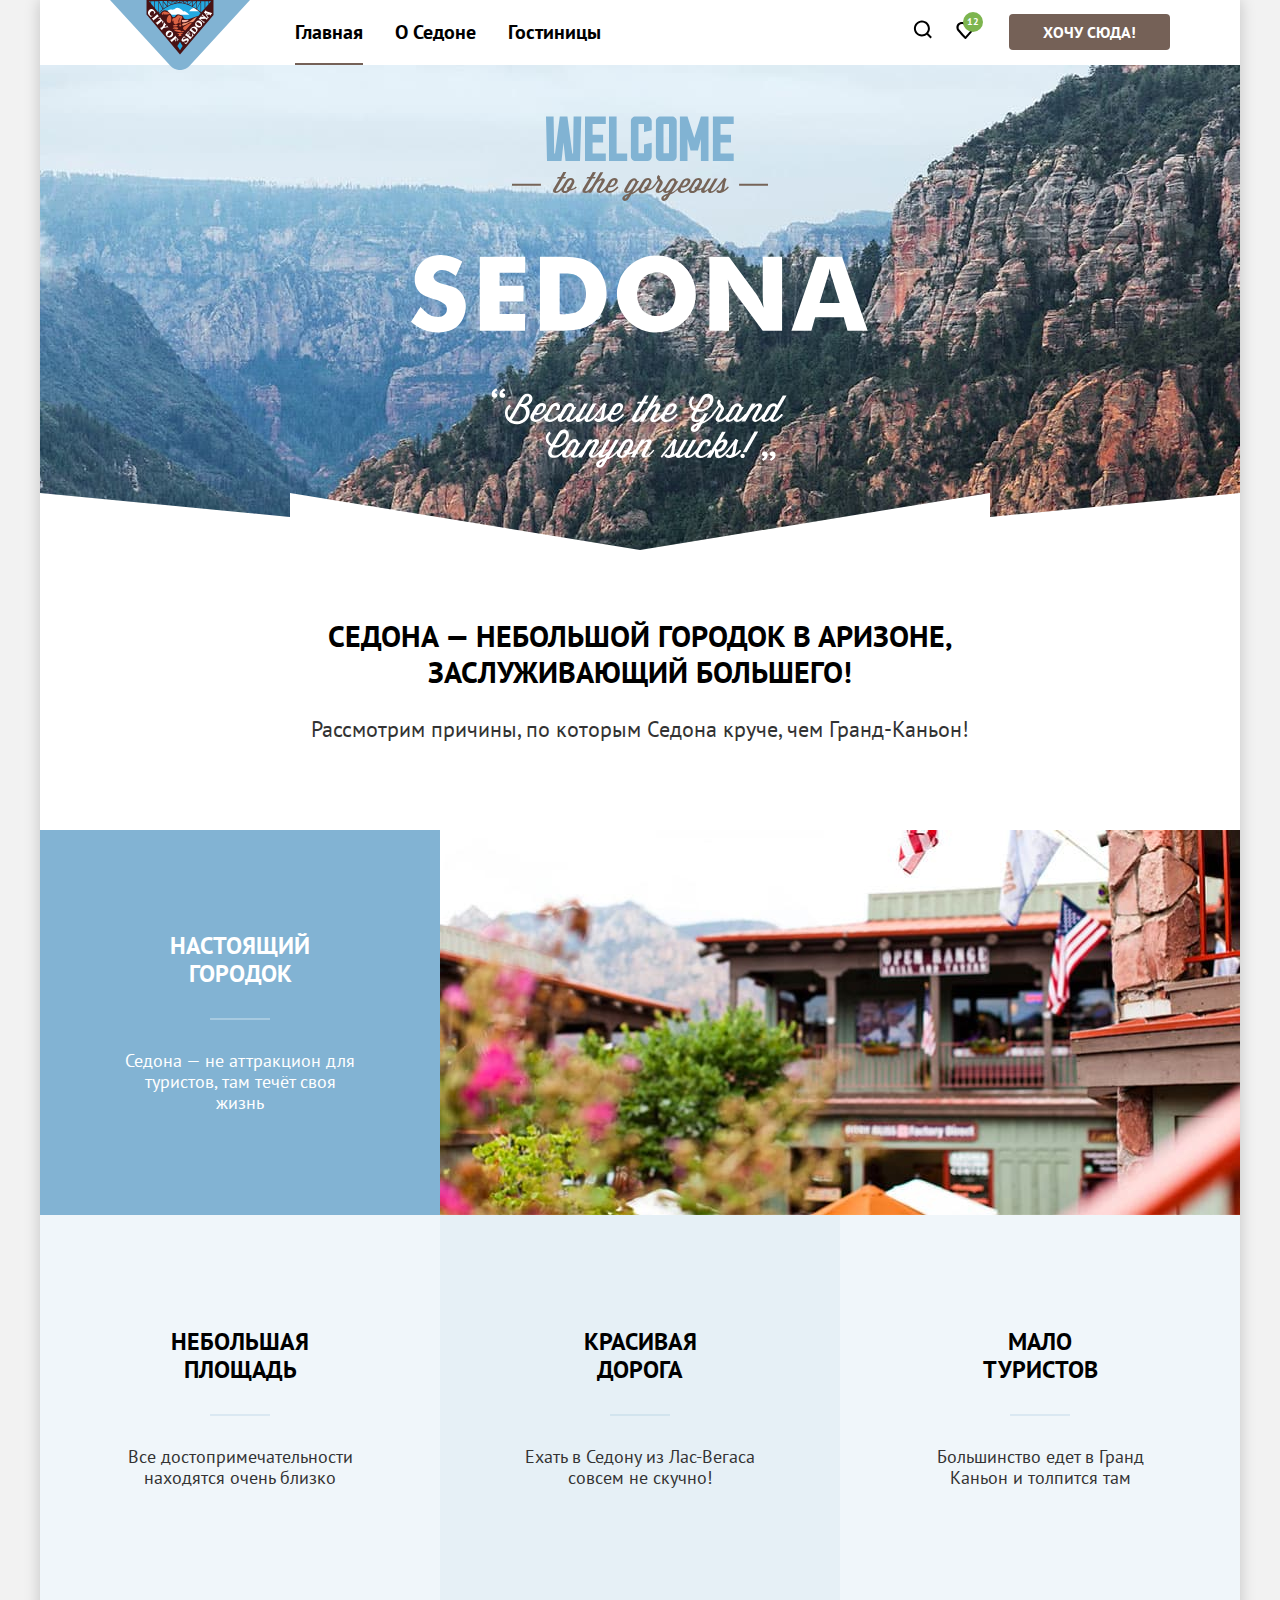
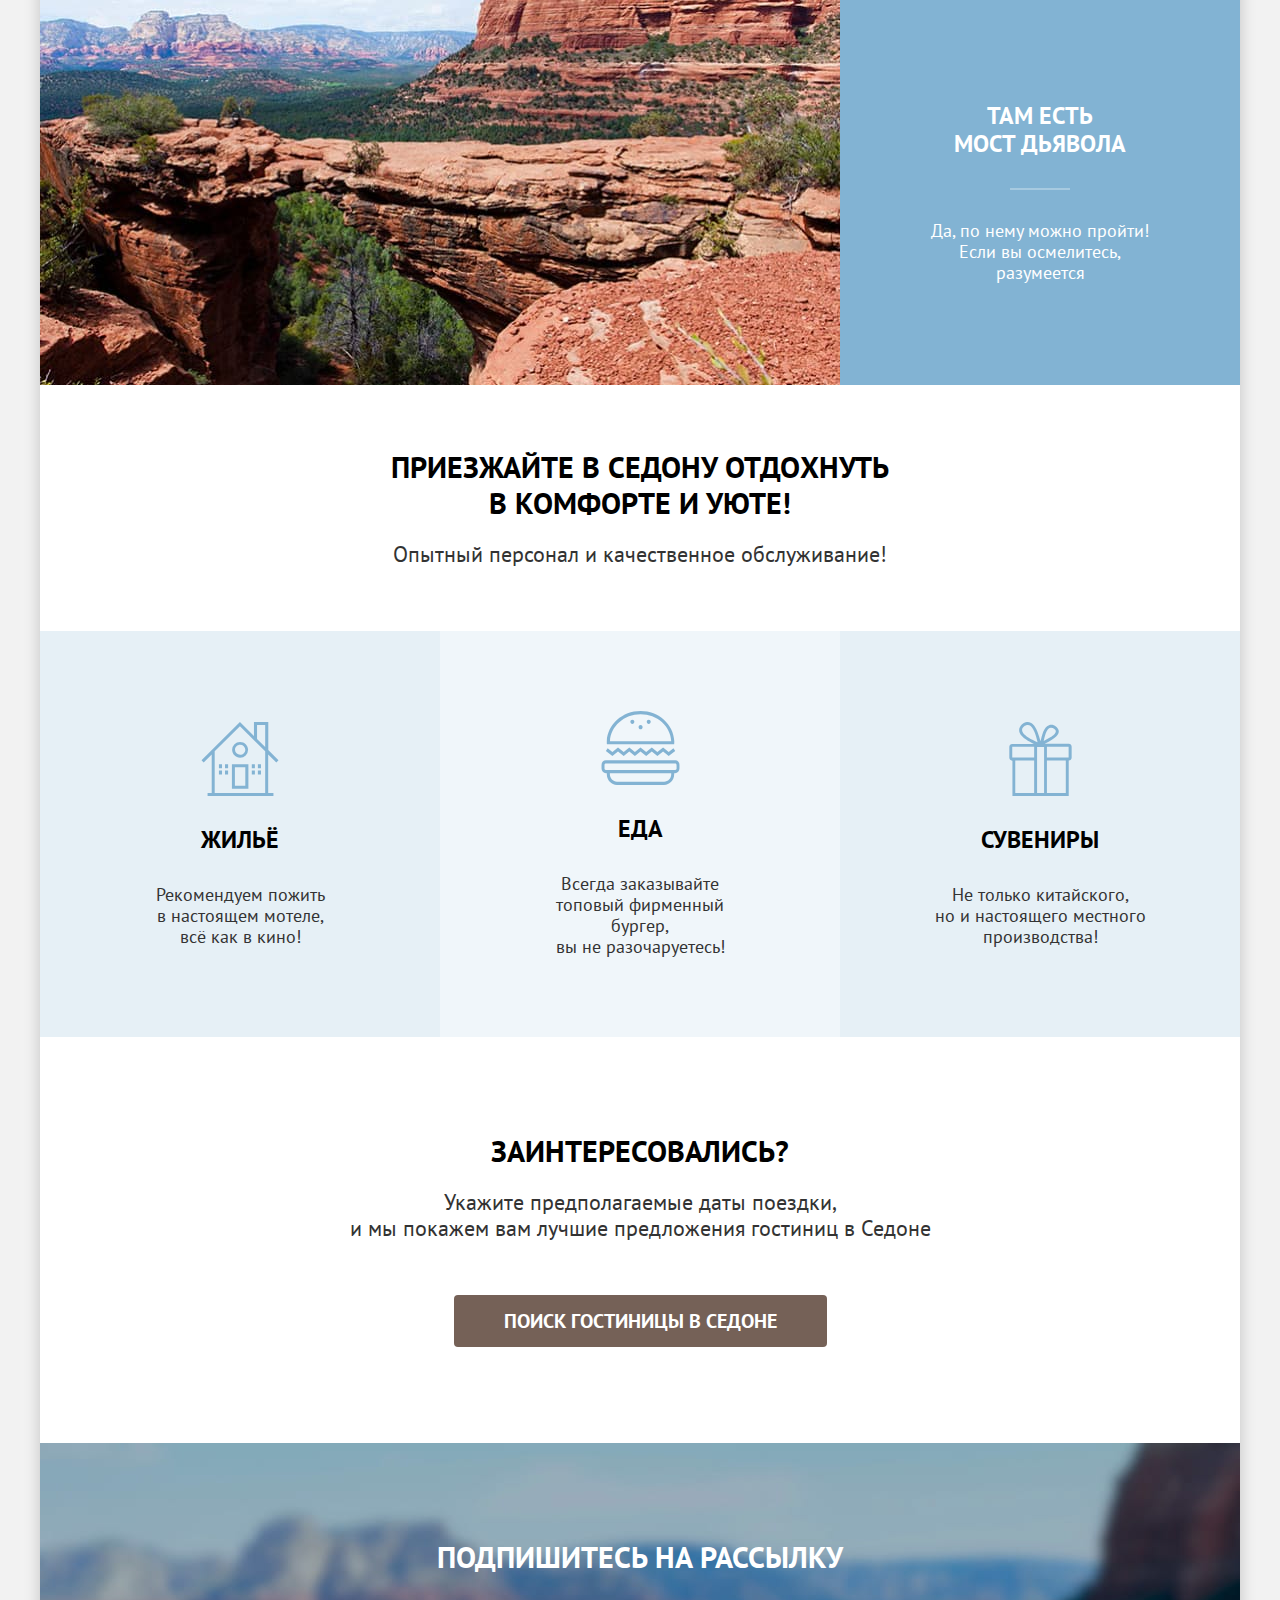
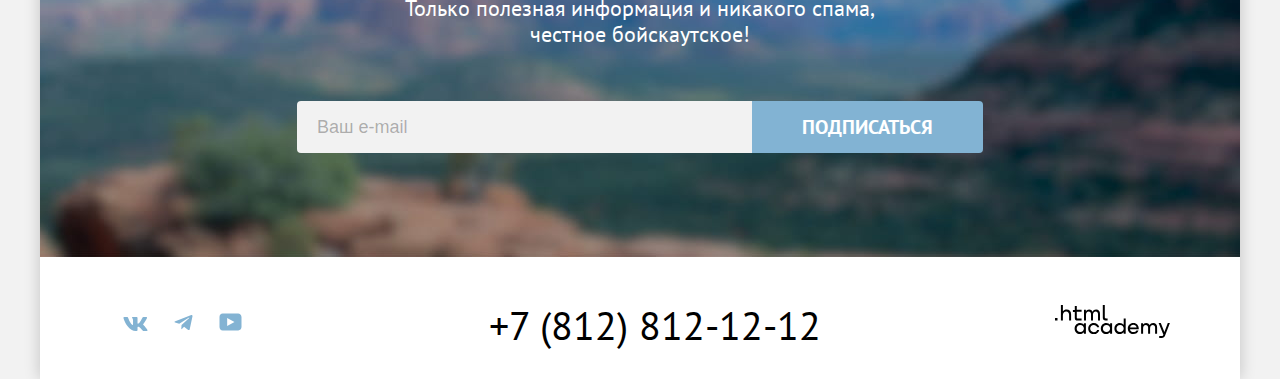
==== commit fb344e0a: "Исправил опечатку в тексте, добавил favicon" ====
--- a/index.html
+++ b/index.html
@@ -5,6 +5,7 @@
   <meta charset="utf-8">
   <meta name="viewport" content="width=device-width, initial-scale=1.0">
   <title>HTML Academy: Седона главная</title>
+  <link rel="icon" type="image/x-icon" href="/favicon.ico">
   <link rel="stylesheet" href="styles/styles.css">
 </head>
 
@@ -113,7 +114,7 @@
         </li>
 
         <li class="advantages-item advantages-item-primary">
-          <h3 class="advantages-item-title title-h3">Там есть <br> Мост дьявода</h3>
+          <h3 class="advantages-item-title title-h3">Там есть <br> Мост дьявола</h3>
           <p class="advantages-item-description">Да, по нему можно пройти! Если вы осмелитесь, разумеется</p>
         </li>
       </ul>
--- a/styles/styles.css
+++ b/styles/styles.css
@@ -324,7 +324,7 @@
 
 /* Скрываем стандартные кнопки вверх/вниз в firefox */
 .form-control[type="number"] {
-  -moz-appearance: textfield;
+  appearance: textfield;
 }
 
 /* Начертание текста 400 у большого поля */
@@ -360,7 +360,6 @@
   position: relative;
   display: block;
   -webkit-appearance: none;
-  -moz-appearance: none;
   appearance: none;
   width: 20px;
   height: 20px;
@@ -425,7 +424,6 @@
   position: relative;
   display: block;
   -webkit-appearance: none;
-  -moz-appearance: none;
   appearance: none;
   width: 20px;
   height: 20px;
@@ -478,7 +476,6 @@
 .form-select-input {
   cursor: pointer;
   position: relative;
-  -moz-appearance: none;
   -webkit-appearance: none;
   appearance: none;
   width: 100%;
